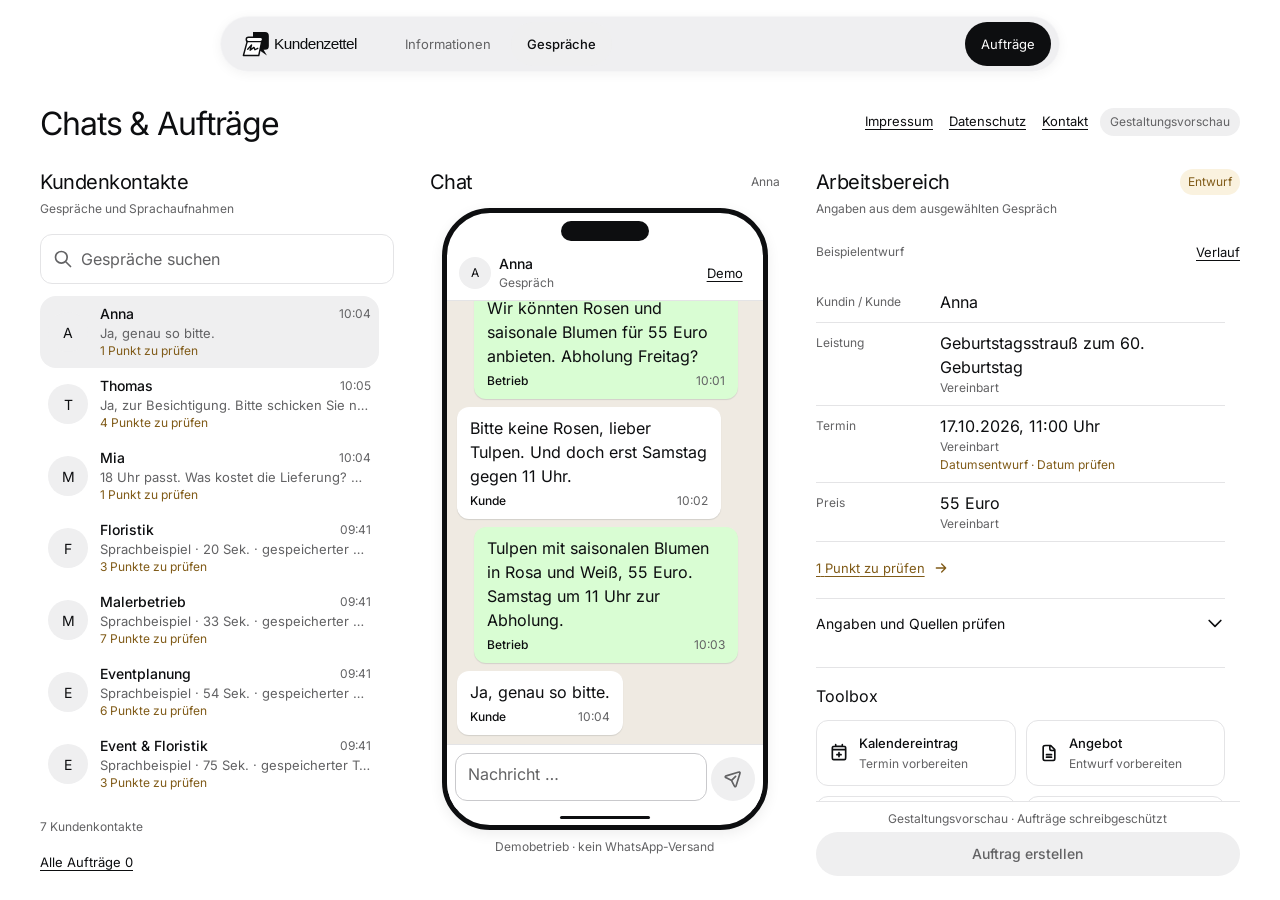
==== site/index.html @ e0247d10 "feat(F06,D07,N07): publish product Q&A and compact desktop heading" ====
<!doctype html><html lang="de"><head><meta charset="UTF-8"><meta name="viewport" content="width=device-width, initial-scale=1.0, viewport-fit=cover"><title>Kundenzettel · Erkennungsprototyp</title>  <script type="module" crossorigin src="./assets/index-BdR4ihtf.js"></script>
  <link rel="stylesheet" crossorigin href="./assets/index-Djo_ux3E.css">
</head><body><div id="root"></div></body></html>
---- site/assets/index-Djo_ux3E.css ----
@font-face{font-family:Inter;src:url(./inter-latin-400-normal-C38fXH4l.woff2) format("woff2");font-weight:400;font-style:normal;font-display:swap}@font-face{font-family:Inter;src:url(./inter-latin-500-normal-Cerq10X2.woff2) format("woff2");font-weight:500;font-style:normal;font-display:swap}@font-face{font-family:Inter;src:url(./inter-latin-600-normal-LgqL8muc.woff2) format("woff2");font-weight:600;font-style:normal;font-display:swap}:root{--kz-font:Inter,Arial,sans-serif;--kz-canvas:#ffffff;--kz-surface:#fff;--kz-ink:#0d0e10;--kz-secondary:#626264;--kz-display-muted:#8e8e90;--kz-line:#e4e4e6;--kz-soft:#efeff0;--kz-hover:#e7e7e9;--kz-glass:rgb(237 237 239 / 88%);--kz-footer:#f1f3f8;--kz-chat-canvas:#efeae2;--kz-chat-in-bg:#ffffff;--kz-chat-out-bg:#d9fdd3;--kz-chat-border:transparent;--kz-success:#236445;--kz-success-bg:#edf5ef;--kz-warning:#805b18;--kz-warning-bg:#faf2df;--kz-danger:#a33030;--kz-danger-bg:#faeeee;--kz-space-1:4px;--kz-space-2:8px;--kz-space-3:12px;--kz-space-4:16px;--kz-space-5:24px;--kz-space-6:32px;--kz-space-7:48px;--kz-space-8:64px;--kz-space-9:96px;--kz-space-10:128px;--kz-space-11:192px;--kz-radius-field:12px;--kz-radius-card:24px;--kz-radius-media:48px;--kz-radius-pill:999px;--kz-content:1120px;--kz-reading:760px;--kz-nav-width:840px;--kz-page-gutter:clamp(20px,4vw,64px);--kz-nav-height:56px;--kz-nav-top:16px;--kz-blur:20px;--kz-fast:.15s;--kz-normal:.24s;--kz-reveal:.48s;--kz-ease:cubic-bezier(.2,.7,.2,1);--kz-glass-shadow:0 2px 12px rgb(0 0 0 / 5%)}@media(prefers-contrast:more){:root{--kz-secondary:var(--kz-ink);--kz-line:#767676;--kz-chat-border:var(--kz-ink);--kz-glass:var(--kz-surface)}}@media(forced-colors:active){:root{--kz-canvas:Canvas;--kz-surface:Canvas;--kz-ink:CanvasText;--kz-secondary:CanvasText;--kz-display-muted:CanvasText;--kz-line:CanvasText;--kz-soft:ButtonFace;--kz-hover:ButtonFace;--kz-glass:Canvas;--kz-footer:Canvas;--kz-chat-canvas:Canvas;--kz-chat-in-bg:Canvas;--kz-chat-out-bg:Canvas;--kz-chat-border:CanvasText;--kz-success:CanvasText;--kz-success-bg:Canvas;--kz-warning:CanvasText;--kz-warning-bg:Canvas;--kz-danger:CanvasText;--kz-danger-bg:Canvas}}*{box-sizing:border-box}body{margin:0;background:var(--kz-canvas);color:var(--kz-ink);font:400 16px/1.5 var(--kz-font);-webkit-font-smoothing:antialiased}button,input,select,textarea{color:inherit;font:inherit;-webkit-tap-highlight-color:transparent}button{border:0;background:transparent;cursor:pointer}[hidden]{display:none!important}html,body,#root{height:100%;overflow:hidden}html{scroll-behavior:auto;scroll-padding-top:0}.kz-app{height:100%}.kz-app strong{font-weight:500}.kz-app svg:not(.kz-brand),.kz-icon{display:block;width:20px;height:20px;flex-shrink:0}.kz-app .kz-icon--small{width:16px;height:16px}.kz-app .kz-icon--large{width:24px;height:24px}.kz-sr-only,.sr-only{position:absolute;width:1px;height:1px;padding:0;margin:-1px;overflow:hidden;clip:rect(0,0,0,0);white-space:nowrap;border:0}.kz-workspace{--kz-message-gap: 8px;height:var(--kz-viewport-height, 100dvh);display:flex;flex-direction:column;overflow:hidden;background:var(--kz-surface);color:var(--kz-ink);font:400 16px/1.5 var(--kz-font)}.kz-workspace button:disabled{cursor:default}.kz-workspace h1,.kz-workspace h2,.kz-workspace h3,.kz-workspace p{margin:0}.kz-workspace h1,.kz-workspace h2,.kz-workspace h3{font-weight:400;line-height:1.3;overflow-wrap:anywhere}.kz-workspace button,.kz-workspace a,.kz-workspace summary{touch-action:manipulation}.kz-app :focus-visible,.kz-dialog :focus-visible{outline:2px solid var(--kz-ink);outline-offset:4px}.kz-shell-header,.kz-shell-navigation{flex-shrink:0}.kz-shell-content{display:flex;flex-direction:column;flex:1;min-width:0;min-height:0;overflow:hidden}.kz-shell-header{padding-top:env(safe-area-inset-top,0px);border-bottom:1px solid var(--kz-line);background:var(--kz-surface)}.kz-header{display:flex;min-height:56px;padding:4px 12px;align-items:center;gap:8px}.kz-header-context{flex:1;min-width:0}.kz-header h1{font-size:18px;line-height:24px;letter-spacing:-.025em}.kz-header-context>p{font-size:12px;line-height:18px;color:var(--kz-secondary);overflow-wrap:anywhere}.kz-header-actions{display:flex;align-items:center;gap:4px;flex-shrink:0}.kz-brand{display:block;width:106px;height:26px;flex-shrink:0;color:var(--kz-ink);forced-color-adjust:auto}.kz-icon-button{display:inline-flex;align-items:center;justify-content:center;flex-shrink:0;width:44px;min-width:44px;height:44px;padding:12px;border:0;border-radius:var(--kz-radius-pill);background:transparent;color:var(--kz-ink);transition:background var(--kz-fast),transform var(--kz-fast)}.kz-icon-button:not(:disabled):hover{background:var(--kz-soft)}.kz-icon-button:disabled{background:var(--kz-soft);color:var(--kz-secondary);cursor:default;transform:none}.kz-back{margin-left:-4px}.kz-button,.kz-workspace button.kz-button{display:inline-flex;align-items:center;justify-content:center;gap:8px;min-height:44px;min-width:44px;padding:8px 16px;border:1px solid transparent;border-radius:var(--kz-radius-pill);background:var(--kz-soft);color:var(--kz-ink);font:500 14px/20px var(--kz-font);text-align:center;text-decoration:none;transition:background var(--kz-fast),transform var(--kz-fast),border-color var(--kz-fast)}.kz-button:not(:disabled):hover,.kz-workspace button.kz-button:not(:disabled):hover{background:var(--kz-hover)}.kz-button.kz-button--primary,.kz-workspace button.kz-button.kz-button--primary{background:var(--kz-ink);color:#fff}.kz-button.kz-button--primary:not(:disabled):hover,.kz-workspace button.kz-button.kz-button--primary:not(:disabled):hover{background:#303134}.kz-button.kz-button--secondary,.kz-button.secondary,.kz-button.kz-secondary{background:var(--kz-soft);color:var(--kz-ink)}.kz-button.kz-button--outline,.kz-workspace button.kz-button.kz-button--outline{border-color:#c9c9cc;background:transparent;color:var(--kz-ink)}.kz-button.kz-button--outline:not(:disabled):hover,.kz-workspace button.kz-button.kz-button--outline:not(:disabled):hover{background:var(--kz-soft)}.kz-button:not(:disabled):active,.kz-icon-button:not(:disabled):active{transform:scale(.98)}.kz-button:disabled,.kz-workspace button.kz-button:disabled,.kz-workspace button.kz-button.kz-button--primary:disabled,.kz-workspace button.kz-button.kz-button--outline:disabled{background:var(--kz-soft);border-color:transparent;color:var(--kz-secondary);cursor:default;transform:none}.kz-button.kz-button--text,.kz-workspace button.kz-button.kz-button--text,.kz-text-button,.kz-source-button{display:inline-flex;min-height:44px;min-width:44px;padding:8px 0;align-items:center;justify-content:flex-start;border:0;border-radius:0;background:transparent;color:var(--kz-ink);font:400 13px/20px var(--kz-font);text-align:left;text-decoration:underline;text-underline-offset:3px}.kz-source-button,.kz-button.kz-button--text.kz-source-button,.kz-workspace button.kz-button.kz-button--text.kz-source-button{font-size:12px;line-height:18px;color:var(--kz-secondary)}.kz-button.kz-button--text:not(:disabled):hover,.kz-workspace button.kz-button.kz-button--text:not(:disabled):hover,.kz-text-button:not(:disabled):hover,.kz-source-button:not(:disabled):hover{background:transparent;color:var(--kz-ink)}.kz-button.kz-button--text:disabled,.kz-workspace button.kz-button.kz-button--text:disabled,.kz-text-button:disabled{background:transparent;color:var(--kz-secondary);text-decoration:none;transform:none}.kz-view{display:flex;flex-direction:column;flex:1;width:100%;min-width:0;min-height:0;overflow:hidden}.kz-scroll{flex:1;min-width:0;min-height:0;overflow:auto;overscroll-behavior:contain;scroll-padding:12px;-webkit-overflow-scrolling:touch}.kz-toolbar{display:flex;align-items:center;justify-content:space-between;gap:8px;padding:0 16px;flex-shrink:0}.kz-tabbar,.kz-global-nav,.kz-context-tabs,.kz-conversation-tabs{display:flex;align-items:stretch;flex-shrink:0;gap:0}.kz-tabbar button,.kz-context-tabs button,.kz-conversation-tabs button{flex:1;min-width:0;min-height:44px;padding:8px 12px;color:var(--kz-secondary);border-bottom:2px solid transparent;font-size:14px;line-height:20px}.kz-tabbar button[aria-pressed=true],.kz-tabbar button[aria-current],.kz-context-tabs button[aria-pressed=true],.kz-context-tabs button[aria-current],.kz-conversation-tabs button[aria-pressed=true],.kz-conversation-tabs button[aria-current]{color:var(--kz-ink);border-bottom-color:var(--kz-ink);font-weight:500}.kz-tabbar,.kz-context-tabs,.kz-conversation-tabs{border-bottom:1px solid var(--kz-line)}.kz-view-links{display:flex;flex-shrink:0;align-items:center;gap:8px;padding:0 16px;font-size:12px;line-height:18px}.kz-global-nav{padding:0 12px env(safe-area-inset-bottom,0px);border-top:1px solid var(--kz-line);background:var(--kz-surface)}.kz-global-nav button{display:flex;flex:1;align-items:center;justify-content:center;gap:8px;min-width:0;min-height:52px;padding:8px 12px;border-radius:var(--kz-radius-pill);background:transparent;font-size:13px;line-height:20px;color:var(--kz-secondary)}.kz-global-nav button[aria-pressed=true],.kz-global-nav button[aria-current]{color:var(--kz-ink);font-weight:500;background:var(--kz-soft)}.kz-global-nav small{display:inline-flex;justify-content:center;align-items:center;min-width:20px;min-height:20px;font-size:12px;line-height:18px;border-radius:var(--kz-radius-pill);background:var(--kz-soft);color:var(--kz-ink);padding:0 4px}.kz-panel{border-top:1px solid var(--kz-line);padding:16px}.kz-note{font-size:12px;color:var(--kz-secondary);line-height:1.5}.kz-muted{color:var(--kz-secondary);font-size:12px;line-height:18px}.kz-date-note{font-size:12px;line-height:18px;color:var(--kz-secondary);overflow-wrap:anywhere;margin-block:4px}.kz-date-note>span{display:block}.kz-date-review,.kz-overview-facts small.kz-date-review{color:var(--kz-warning)}.kz-empty{padding:28px 16px;font-size:14px;color:var(--kz-secondary);line-height:1.5}.kz-notice{padding:8px 12px;background:var(--kz-warning-bg);color:var(--kz-warning);font-size:13px;line-height:20px;overflow-wrap:anywhere}.kz-notice.error,.kz-notice.kz-error{color:var(--kz-danger);background:var(--kz-danger-bg)}.kz-loading{padding:28px 16px;color:var(--kz-secondary)}.kz-notice p+p{margin-top:4px}.kz-notice .kz-text-button{color:inherit}.kz-search{display:flex;flex-shrink:0;align-items:center;gap:8px;min-height:48px;margin:12px 16px 4px;padding-left:12px;background:var(--kz-soft);border:1px solid transparent;border-radius:var(--kz-radius-field);color:var(--kz-secondary)}.kz-search:focus-within{outline:2px solid var(--kz-ink);outline-offset:4px}.kz-search input{width:100%;min-width:0;min-height:48px;padding:8px 12px 8px 0;background:transparent;border:0;outline:0;font-size:16px;line-height:24px;border-radius:inherit}.kz-search input:focus-visible{outline:0}.kz-search input::placeholder{color:var(--kz-secondary)}.kz-conversation-list{padding:8px 16px 16px}.kz-conversation-row{display:flex;align-items:center;gap:12px;width:100%;min-height:72px;padding:8px;border-radius:16px;text-align:left}.kz-conversation-row[aria-current=true]{background:var(--kz-soft)}.kz-conversation-row:not(:disabled):hover{background:var(--kz-hover)}.kz-conversation-row+.kz-conversation-row{border-top:1px solid var(--kz-line)}.kz-conversation-copy{min-width:0;flex:1}.kz-conversation-topline{display:flex;gap:12px;align-items:center;justify-content:space-between}.kz-conversation-topline strong{font-size:14px;line-height:20px;font-weight:500;min-width:0;overflow:hidden;text-overflow:ellipsis;white-space:nowrap}.kz-conversation-topline time{flex-shrink:0;font-size:12px;line-height:18px;color:var(--kz-secondary)}.kz-conversation-preview{display:block;white-space:nowrap;overflow:hidden;text-overflow:ellipsis;color:var(--kz-secondary);font-size:13px;line-height:18px}.kz-conversation-attention{display:block;font-size:12px;line-height:18px;color:var(--kz-secondary)}.kz-conversation-attention.needs-review{color:var(--kz-warning)}.kz-avatar{display:grid;place-items:center;height:40px;width:40px;border-radius:50%;background:var(--kz-soft);color:var(--kz-ink);flex-shrink:0;font-size:14px}.kz-messages{display:flex;flex-direction:column;align-items:flex-start;gap:var(--kz-message-gap);padding:12px;background:var(--kz-chat-canvas)}.kz-message{display:block;flex-shrink:0;min-width:0;width:fit-content;max-width:87%;padding:8px 12px;background:var(--kz-chat-in-bg);border:1px solid var(--kz-chat-border);border-radius:var(--kz-radius-field);box-shadow:0 1px 1px #0b141a1f;font-size:16px;line-height:24px;overflow-wrap:anywhere}.kz-message-out{align-self:flex-end;background:var(--kz-chat-out-bg)}.kz-message p{white-space:pre-wrap}.kz-message-meta{display:flex;align-items:baseline;justify-content:space-between;gap:12px;margin-top:4px;font-size:12px;line-height:18px}.kz-message-meta>span{font-weight:500}.kz-message time{display:block;color:var(--kz-secondary);text-align:right}.kz-delivery{display:block;color:var(--kz-secondary);font-size:12px;line-height:18px;text-align:right}.kz-message mark{background:#f4e5af;color:var(--kz-ink);border-radius:2px;padding:1px 0}.kz-message:focus{outline:none}.kz-message:focus-visible{outline:2px solid var(--kz-ink);outline-offset:4px}.kz-message:has(.kz-audio-message-card){width:100%}.kz-audio-message-card{min-width:0}.kz-audio-message-heading{display:flex;align-items:baseline;justify-content:space-between;gap:8px;font-size:14px}.kz-audio-duration,.kz-audio-eyebrow{font-size:12px;line-height:18px;color:var(--kz-secondary)}.kz-audio-player{display:block;width:100%;min-width:0;height:44px;margin:8px 0}.kz-audio-state,.kz-audio-review-note{font-size:12px;line-height:18px;color:var(--kz-secondary)}.kz-audio-state--failed,.kz-audio-state--pending{color:var(--kz-warning)}.kz-audio-preview{font-size:14px;line-height:20px;margin-top:8px!important}.kz-audio-playback-error{color:var(--kz-danger);font-size:13px;line-height:20px}.kz-audio-details{margin-top:4px}.kz-audio-details>summary{display:flex;align-items:center;min-height:44px;font-size:13px;text-decoration:underline;text-underline-offset:3px;cursor:pointer}.kz-audio-verbatim{white-space:pre-wrap;overflow-wrap:anywhere;font-size:15px;line-height:23px}.kz-audio-review-content{width:100%;max-width:800px;margin:0 auto;padding:16px}.kz-audio-review-heading h2{font-size:20px;line-height:28px;margin:4px 0 8px}.kz-audio-review-note{margin:8px 0!important}.kz-audio-section{padding:16px 0;border-bottom:1px solid var(--kz-line)}.kz-audio-section h3{font-size:16px;margin-bottom:8px}.kz-audio-facts{display:grid;grid-template-columns:repeat(2,minmax(0,1fr));gap:12px 16px;margin:12px 0}.kz-audio-facts dt{font-size:12px;line-height:18px;color:var(--kz-secondary)}.kz-audio-facts dd{margin:4px 0 0;font-size:14px;line-height:20px;overflow-wrap:anywhere}.kz-audio-metrics{display:grid;gap:12px;margin:12px 0;padding:0;list-style:none;font-size:14px}.kz-audio-metrics>li{padding-left:12px;border-left:2px solid var(--kz-line)}.kz-audio-findings{margin:0;padding:0;list-style:none}.kz-audio-finding{padding:12px 0;border-bottom:1px solid var(--kz-line)}.kz-audio-finding-heading{display:flex;flex-wrap:wrap;align-items:baseline;gap:4px 8px;font-size:14px}.kz-audio-section h4{font-size:14px;line-height:20px;font-weight:500;margin:12px 0 4px}.kz-audio-finding-heading h4{margin:0}.kz-audio-finding p{font-size:14px;line-height:21px;margin-top:4px}.kz-audio-finding--warning .kz-audio-finding-heading{color:var(--kz-warning)}.kz-audio-finding--error .kz-audio-finding-heading{color:var(--kz-danger)}.kz-audio-reference{margin-top:12px}.kz-audio-reference summary{min-height:44px;display:flex;align-items:center;font-size:14px;cursor:pointer}.kz-audio-state--running,.kz-audio-state--unconfigured,.kz-audio-state--unknown{color:var(--kz-warning)}.kz-audio-upload-form,.kz-audio-transcript-editor,.kz-audio-retry-actions{min-width:0;margin-top:12px}.kz-audio-upload-form input[type=file]{width:100%;max-width:100%;font-size:14px;overflow:hidden}.kz-audio-upload-form p{overflow-wrap:anywhere}.kz-audio-transcript-editor textarea{width:100%;min-width:0;min-height:144px;max-height:340px;resize:vertical;font-size:16px;line-height:24px}.kz-audio-versions,.kz-audio-report-list{margin:12px 0;padding:0;list-style:none}.kz-audio-versions>li,.kz-audio-report-list>li{padding:12px 0;border-bottom:1px solid var(--kz-line)}.kz-audio-report-list>li{display:flex;flex-wrap:wrap;align-items:center;gap:4px 12px;font-size:13px;line-height:20px}.kz-audio-report-list>li>span{flex:1 1 240px}.kz-audio-report-stage{padding:12px 0;border-top:1px solid var(--kz-line);font-size:14px}.kz-audio-report-table{max-width:100%;max-height:360px;overflow:auto}.kz-audio-report-table table{width:100%;border-collapse:collapse;table-layout:fixed;font-size:13px;line-height:20px}.kz-audio-report-table th,.kz-audio-report-table td{padding:8px;border-bottom:1px solid var(--kz-line);text-align:left;overflow-wrap:anywhere;vertical-align:top}.kz-audio-report-table th:first-child{width:65%}.kz-audio-failure-issues{margin:8px 0;padding-left:20px;font-size:13px;line-height:20px;overflow-wrap:anywhere}.kz-audio-review-return{flex-shrink:0;display:flex;justify-content:center;padding:8px 12px;border-top:1px solid var(--kz-line)}.kz-audio-review-return>.kz-button{width:100%;max-width:420px}.kz-audio-draft-note{padding:8px 16px;border-bottom:1px solid var(--kz-line);font-size:12px;line-height:18px;color:var(--kz-secondary)}.kz-audio-draft-note>span{display:block}.kz-budget-warning{margin:8px 16px}@media(max-width:359px){.kz-audio-facts{grid-template-columns:minmax(0,1fr)}}.kz-composer{flex-shrink:0;padding:8px 12px 4px;border-top:1px solid var(--kz-line);background:var(--kz-surface)}.kz-composer-row{display:flex;align-items:flex-end;gap:8px}.kz-composer textarea{flex:1;min-width:0;min-height:48px;max-height:120px;height:48px;padding:8px 12px;border:1px solid #c9c9cc;border-radius:var(--kz-radius-field);background:var(--kz-surface);font-size:16px;line-height:24px;resize:none;overflow-y:auto}.kz-composer textarea::placeholder{color:var(--kz-secondary)}.kz-composer-note{min-height:20px;padding-top:4px;font-size:12px;text-align:center;color:var(--kz-secondary);line-height:18px}.kz-send,.kz-workspace button.kz-send{display:grid;flex-shrink:0;place-items:center;height:44px;width:44px;border-radius:var(--kz-radius-pill);background:var(--kz-ink);color:#fff}.kz-send:not(:disabled):hover,.kz-workspace button.kz-send:not(:disabled):hover{background:#303134}.kz-workspace button.kz-send:disabled{background:var(--kz-soft);color:var(--kz-secondary)}.kz-reading{width:100%;padding:16px;max-width:720px;margin:0 auto}.kz-reading p{line-height:1.6;margin-bottom:16px}.kz-reading h2{font-size:16px;margin:24px 0 8px}.kz-reading .kz-lead{font-size:16px;line-height:1.5}.kz-form{display:grid;gap:16px;margin-bottom:16px}.kz-form label{display:grid;gap:8px;font-size:14px;line-height:20px}.kz-field-control,.kz-form input,.kz-form textarea,.kz-form select{display:block;min-width:0;width:100%;min-height:48px;padding:8px 12px;border:1px solid #c9c9cc;border-radius:var(--kz-radius-field);background:var(--kz-surface);color:var(--kz-ink);font:400 16px/24px var(--kz-font)}.kz-field-control:disabled,.kz-form input:disabled,.kz-form textarea:disabled,.kz-form select:disabled{background:var(--kz-soft);color:var(--kz-secondary);cursor:default}.kz-field-control[aria-invalid=true]{border-color:var(--kz-danger)}.kz-field-control-error{color:var(--kz-danger);font-size:13px;line-height:20px}.kz-search .kz-field-control{width:100%;min-height:48px;padding:8px 12px 8px 0;border:0;background:transparent}.kz-form textarea{line-height:1.5;resize:vertical}.kz-form input[type=checkbox]{width:20px;min-height:20px;height:20px}.kz-draft-overview,.kz-order-overview{padding:16px;border-bottom:1px solid var(--kz-line)}.kz-mobile-shell .kz-draft-toolbar{display:none}.kz-mobile-shell .kz-draft-overview{padding-block:12px}.kz-draft-overview h2,.kz-order-overview h2{font-size:20px;line-height:28px;letter-spacing:-.025em}.kz-overview-facts{display:grid;grid-template-columns:minmax(0,1.3fr) minmax(0,1fr);gap:12px;margin:12px 0 0}.kz-overview-facts div{min-width:0}.kz-overview-facts dt{font-size:12px;line-height:18px;color:var(--kz-secondary)}.kz-overview-facts dd{margin:4px 0 0;font-size:14px;line-height:20px;overflow-wrap:anywhere}.kz-overview-facts small{display:block;font-size:12px;line-height:18px;color:var(--kz-secondary);margin-top:4px}.kz-review-summary{min-height:44px;margin-top:4px;padding:8px 0;color:var(--kz-warning)!important;font-size:13px!important;text-align:left}.kz-review-summary span{margin-left:8px}.kz-recognition-status{padding:8px 16px;color:var(--kz-secondary);font-size:12px;line-height:18px}.kz-order-groups{padding:0 16px 8px}.kz-group-controls{display:none}.kz-desktop-shell .kz-group-controls{display:flex;justify-content:flex-end;gap:16px;font-size:12px}.kz-order-group{border-bottom:1px solid var(--kz-line)}.kz-order-group>summary{display:grid;grid-template-columns:minmax(0,1fr) 20px;grid-template-areas:"title chevron" "preview chevron";align-items:center;min-height:64px;padding:12px 0;cursor:pointer;list-style:none;gap:4px 12px}.kz-mobile-shell .kz-order-group>summary{min-height:60px;padding-block:8px}.kz-order-group>summary::-webkit-details-marker{display:none}.kz-group-title{grid-area:title;font-size:14px;line-height:20px;font-weight:500;display:flex;flex-wrap:wrap;align-items:center;gap:8px}.kz-group-title small{font-size:12px;line-height:18px;font-weight:400;color:var(--kz-warning)}.kz-group-issue-count{font-size:12px;line-height:18px;font-weight:500;color:var(--kz-warning)}.kz-group-preview{grid-area:preview;font-size:12px;line-height:18px;color:var(--kz-secondary);overflow:hidden;text-overflow:ellipsis;white-space:nowrap}.kz-group-chevron{grid-area:chevron;display:flex;justify-content:center;align-items:center;color:var(--kz-secondary)}.kz-order-group[open] .kz-group-chevron{transform:rotate(180deg)}.kz-group-content{padding-bottom:8px}.kz-field{padding:12px 0;border-top:1px solid var(--kz-line)}.kz-field-heading{display:flex;gap:8px;flex-wrap:wrap;align-items:center;justify-content:space-between}.kz-field-heading strong{font-size:14px;line-height:20px;font-weight:500}.kz-status,.kz-field-status{display:inline-flex;flex-shrink:0;align-items:center;gap:4px;padding:4px 8px;font-size:12px;line-height:18px;font-weight:400;border-radius:var(--kz-radius-pill);color:var(--kz-secondary);background:var(--kz-soft)}.kz-status--agreed,.kz-status--success,.kz-field-status.agreed{background:var(--kz-success-bg);color:var(--kz-success)}.kz-status--review,.kz-status--warning,.kz-field-status.review{background:var(--kz-warning-bg);color:var(--kz-warning)}.kz-status--manual,.kz-field-status.manual{box-shadow:inset 2px 0 var(--kz-success)}.kz-status--excluded,.kz-status--danger,.kz-field-status.excluded{color:var(--kz-danger);background:var(--kz-danger-bg)}.kz-field-value{display:flex;justify-content:space-between;gap:12px;align-items:flex-start}.kz-field-value p{padding-top:8px;white-space:pre-wrap;font-size:16px;line-height:24px;min-width:0;overflow-wrap:anywhere}.kz-field-value .kz-text-button{flex-shrink:0;font-size:12px}.kz-proposal,.kz-question{margin:8px 0;padding:8px 12px;border-left:2px solid var(--kz-warning);background:var(--kz-warning-bg);font-size:14px;line-height:20px}.kz-proposal p,.kz-question p{margin:4px 0;overflow-wrap:anywhere}.kz-proposal-actions,.kz-field-actions{display:flex;flex-wrap:wrap;gap:12px}.kz-actions{display:flex;align-items:center;flex-wrap:wrap;gap:8px;margin-top:8px}.kz-field-protection{margin-top:4px!important}.kz-proposal button{margin-right:12px}.kz-review-questions{margin:8px 16px}.kz-review-questions>summary{min-height:44px;padding:8px 0;color:var(--kz-warning);font-size:13px;cursor:pointer}.kz-draft-actions{flex-shrink:0;display:grid;gap:4px;padding:8px 16px;border-top:1px solid var(--kz-line);background:var(--kz-surface)}.kz-draft-actions>.kz-button{width:100%}.kz-draft-actions p{font-size:12px;line-height:18px;color:var(--kz-secondary);text-align:center}.kz-order-list{padding:4px 16px 16px}.kz-order-row{display:grid;width:100%;gap:4px 12px;grid-template-columns:minmax(0,1fr) auto;padding:16px 0;border-bottom:1px solid var(--kz-line)!important;text-align:left}.kz-order-row strong{font-size:14px;line-height:20px;font-weight:500;overflow-wrap:anywhere}.kz-order-row time,.kz-order-row>span{font-size:12px;line-height:18px;color:var(--kz-secondary)}.kz-order-row>strong{grid-column:1 / -1}.kz-order-row{position:relative;display:flex;flex-direction:column;padding-right:20px}.kz-order-row-top{display:flex;align-items:center;justify-content:space-between;gap:12px;font-size:13px!important;color:var(--kz-ink)!important}.kz-row-chevron{position:absolute;right:0;top:50%;transform:translateY(-50%)}.kz-empty-state{padding:28px 16px;max-width:520px}.kz-empty-state strong{font-size:16px;font-weight:500}.kz-empty-state p{color:var(--kz-secondary);margin-top:8px;font-size:14px;line-height:1.6}.kz-order-overview>p{font-size:13px;margin-top:8px}.kz-snapshot-messages{margin:16px;border-top:1px solid var(--kz-line)}.kz-snapshot-messages summary{min-height:44px;padding:8px 0;font-size:14px;line-height:20px;cursor:pointer}.kz-snapshot-messages p{padding:8px 0;font-size:16px;line-height:24px;white-space:pre-wrap;overflow-wrap:anywhere}.kz-source-controls{display:flex;justify-content:space-between;gap:8px;align-items:center;padding:0 12px;min-height:44px;border-bottom:1px solid var(--kz-line);flex-shrink:0;font-size:12px;color:var(--kz-secondary)}.kz-source-controls button{min-width:44px;min-height:44px}.kz-source-origin{color:var(--kz-secondary);font-size:12px}.kz-source-toolbar{display:flex;align-items:center;gap:12px;padding:8px 12px;border-bottom:1px solid var(--kz-line);flex-shrink:0}.kz-source-toolbar>div:first-child{flex:1;min-width:0}.kz-source-toolbar strong{display:block;font-size:13px;font-weight:500;overflow-wrap:anywhere;max-height:76px;overflow:auto}.kz-source-toolbar>div:first-child>span{display:block;margin-top:4px;font-size:12px;line-height:18px;color:var(--kz-secondary)}.kz-source-pagination{display:flex;flex-shrink:0;align-items:center;font-size:12px;line-height:18px}.kz-source-pagination span{min-width:32px;text-align:center}.kz-source-return{display:flex;flex-shrink:0;justify-content:center;padding:8px 12px max(8px,env(safe-area-inset-bottom,0px));border-top:1px solid var(--kz-line);background:var(--kz-surface)}.kz-source-return>.kz-button{width:100%;max-width:420px}.kz-history{padding:0 16px 16px}.kz-history-view>.kz-scroll{padding:0 16px 16px}.kz-history-note{color:var(--kz-secondary);font-size:12px;line-height:18px;padding:12px 0}.kz-history-group{padding:12px 0;border-bottom:1px solid var(--kz-line)}.kz-history-group>summary{min-height:44px;display:flex;flex-wrap:wrap;justify-content:space-between;align-items:center;gap:8px;cursor:pointer;font-size:13px}.kz-history-row,.kz-history-event{padding:12px 0;border-bottom:1px solid var(--kz-line);font-size:13px;overflow-wrap:anywhere}.kz-history-row:last-child,.kz-history-event:last-child{border-bottom:0}.kz-history-row strong,.kz-history-event strong{font-size:13px;font-weight:500}.kz-history-row time,.kz-history-event time{display:block;color:var(--kz-secondary);font-size:12px;line-height:18px;margin-top:4px}.kz-history-row p,.kz-history-event p{margin-top:8px}.kz-history-row .kz-text-button,.kz-history-event .kz-text-button{font-size:12px}.kz-history-group>summary>span{font-size:12px;line-height:18px;color:var(--kz-secondary)}.kz-timeline{margin:0;padding:0 0 0 12px;border-left:1px solid var(--kz-line);list-style:none}.kz-timeline-event{position:relative;padding:12px 0;border-bottom:1px solid var(--kz-line);font-size:14px;line-height:20px;overflow-wrap:anywhere}.kz-timeline-event:last-child{border-bottom:0}.kz-timeline-event:before{content:"";position:absolute;left:-16px;top:20px;width:8px;height:8px;border-radius:50%;background:var(--kz-secondary)}.kz-event-heading{display:flex;flex-wrap:wrap;justify-content:space-between;align-items:baseline;gap:4px 12px}.kz-event-heading strong{font-size:13px;font-weight:500}.kz-event-heading>span{font-size:12px;line-height:18px;color:var(--kz-secondary)}.kz-event-before{color:var(--kz-secondary)}.kz-timeline-event>p{margin-top:8px}.kz-timeline-event .kz-text-button{font-size:12px;line-height:18px;padding-block:8px}.kz-dialog{width:min(520px,calc(100% - 24px));max-width:none;max-height:calc(var(--kz-viewport-height, 100dvh) - 24px);padding:0;border:1px solid var(--kz-line);border-radius:var(--kz-radius-card);background:var(--kz-surface);overflow:hidden;color:var(--kz-ink)}.kz-dialog[open]{display:flex;flex-direction:column}.kz-dialog::backdrop{background:#0d0e1047}.kz-dialog-header{display:flex;flex-shrink:0;align-items:center;justify-content:space-between;gap:12px;padding:8px 16px;border-bottom:1px solid var(--kz-line)}.kz-dialog-header h2{flex:1;min-width:0;overflow-wrap:anywhere;font-size:20px;line-height:28px;margin:0;font-weight:400}.kz-dialog-content,.kz-dialog-body{flex:1 1 auto;min-height:0;overflow:auto;padding:16px;overscroll-behavior:contain}.kz-dialog-content .kz-note,.kz-dialog-body .kz-note{margin:12px 0}.kz-detail-list{margin:16px 0}.kz-detail-list dt{font-size:12px;line-height:18px;color:var(--kz-secondary);margin-top:12px}.kz-detail-list dd{margin:4px 0 0;font-size:16px;line-height:24px;overflow-wrap:anywhere}.kz-detail-list dd .kz-status{display:table;margin-top:4px}.kz-dialog .kz-form{margin:0}.kz-acknowledge{display:flex;align-items:flex-start;gap:12px;min-height:44px;padding:12px 0;font-size:14px;line-height:20px}.kz-acknowledge input{width:20px;height:20px;margin:0;flex-shrink:0}.kz-desktop-shell>.kz-shell-header{width:100%;max-width:1380px;margin:0 auto;padding:max(16px,env(safe-area-inset-top,0px)) 40px 20px;border-bottom:0}.kz-desktop-shell>.kz-shell-header .kz-header{position:relative;z-index:20;width:min(840px,100%);margin:0 auto 28px;min-height:56px;padding:4px 8px 4px 20px;border:1px solid rgb(255 255 255 / 40%);border-radius:var(--kz-radius-pill);background:var(--kz-glass);backdrop-filter:blur(var(--kz-blur));-webkit-backdrop-filter:blur(var(--kz-blur));box-shadow:var(--kz-glass-shadow)}.kz-desktop-shell .kz-brand{width:144px;height:32px}.kz-desktop-shell .kz-workspace-heading{display:flex;flex-wrap:wrap;align-items:flex-end;justify-content:space-between;gap:12px 24px}.kz-desktop-shell .kz-workspace-title{display:flex;align-items:center;gap:8px}.kz-desktop-shell .kz-workspace-heading h1{margin:0;font-size:32px;line-height:40px;letter-spacing:-.035em}.kz-desktop-shell .kz-workspace-services{display:flex;flex-wrap:wrap;align-items:center;justify-content:flex-end;gap:4px 12px}.kz-desktop-shell .kz-workspace-services .kz-legal-navigation{margin:0}.kz-desktop-shell .kz-workspace-subtitle{padding:5px 10px;border-radius:var(--kz-radius-pill);background:var(--kz-soft);color:var(--kz-secondary);font-size:12px;line-height:18px}.kz-desktop-shell>.kz-shell-content{width:100%;max-width:1380px;margin:0 auto;padding:0 40px max(16px,env(safe-area-inset-bottom,0px));overflow:hidden}.kz-desktop-shell--focused>.kz-shell-content{max-width:none;padding-inline:24px}.kz-desktop-columns,.kz-desktop-grid,.kz-desktop-workspace{display:grid;flex:1;min-height:0;min-width:0;width:100%;grid-template-columns:minmax(220px,1fr) 350px minmax(300px,1.2fr);gap:36px}.kz-desktop-shell .kz-desktop-workspace{height:100%}.kz-desktop-columns>*,.kz-desktop-grid>*,.kz-desktop-workspace>*{min-width:0;min-height:0}.kz-desktop-pane{display:flex;flex-direction:column;overflow:hidden}.kz-desktop-workspace .kz-scroll{overflow-x:hidden;overflow-y:auto;overscroll-behavior-y:contain;scrollbar-gutter:stable}.kz-conversations>[role=search]{flex-shrink:0}.kz-pane-header{display:flex;align-items:center;justify-content:space-between;gap:8px;min-height:52px;padding:4px 16px;border-bottom:1px solid var(--kz-line)}.kz-desktop-shell .kz-pane-header{flex-shrink:0;min-height:36px;padding:0;border-bottom:0}.kz-workspace h2.kz-pane-header,.kz-pane-header h2{font-size:16px;line-height:24px}.kz-desktop-shell h2.kz-pane-header,.kz-desktop-shell .kz-pane-header h2{font-size:20px;line-height:26px;letter-spacing:-.025em}.kz-pane-description{flex-shrink:0;margin:0 0 12px!important;font-size:12px;line-height:18px;color:var(--kz-secondary)}.kz-desktop-shell .kz-search{margin:4px 0 12px;background:var(--kz-surface);border-color:var(--kz-line)}.kz-desktop-shell .kz-conversation-list{padding:0}.kz-desktop-shell .kz-conversation-row{padding-inline:8px;border-radius:16px}.kz-desktop-shell .kz-conversation-row+.kz-conversation-row{border-top:0}.kz-desktop-shell .kz-conversation-row[aria-current=true]{background:var(--kz-soft)}.kz-contact-footer{flex-shrink:0;display:flex;flex-direction:column;align-items:flex-start;gap:4px;padding-top:8px;color:var(--kz-secondary);font-size:12px;line-height:18px}.kz-desktop-shell .kz-draft-overview,.kz-desktop-shell .kz-order-groups,.kz-desktop-shell .kz-draft-toolbar,.kz-desktop-shell .kz-draft-actions{padding-inline:0}.kz-desktop-shell .kz-draft-overview{padding-block:8px}.kz-workbench-facts{margin:0}.kz-workbench-facts>div{display:grid;grid-template-columns:112px minmax(0,1fr);gap:12px;padding:8px 0;border-bottom:1px solid var(--kz-line)}.kz-workbench-facts dt{color:var(--kz-secondary);font-size:12px;line-height:24px}.kz-workbench-facts dd{margin:0;min-width:0;overflow-wrap:anywhere;font-size:16px;line-height:24px}.kz-workbench-facts small{display:block;color:var(--kz-secondary);font-size:12px;line-height:18px}.kz-workbench-facts small.kz-date-review{color:var(--kz-warning)}.kz-workbench-review>summary{display:flex;align-items:center;justify-content:space-between;gap:8px;min-height:48px;padding:8px 0;cursor:pointer;font-size:14px;list-style:none}.kz-workbench-review>summary::-webkit-details-marker{display:none}.kz-workbench-review[open]>summary>svg{transform:rotate(180deg)}.kz-workbench-review>.kz-order-groups{border-top:1px solid var(--kz-line)}.kz-desktop-shell .kz-draft-overview h2{font-size:18px;line-height:24px}.kz-desktop-shell .kz-overview-facts{margin-top:4px}.kz-desktop-shell .kz-order-group>summary{min-height:48px;padding-block:6px;gap:2px 12px}.kz-desktop-shell .kz-audio-draft-note{display:flex;align-items:center;justify-content:space-between;gap:8px;padding:0}.kz-desktop-shell .kz-field{display:grid;grid-template-columns:100px minmax(0,1fr);gap:4px 12px;align-items:start;padding-block:8px}.kz-desktop-shell .kz-field-heading{grid-column:1;grid-row:1 / span 2;justify-content:flex-start;align-items:flex-start;flex-direction:column}.kz-desktop-shell .kz-field-value,.kz-desktop-shell .kz-field>.kz-date-note,.kz-desktop-shell .kz-field>.kz-source-button,.kz-desktop-shell .kz-field>.kz-field-protection{grid-column:2}.kz-desktop-shell .kz-field-value{gap:8px;flex-wrap:wrap}.kz-desktop-shell .kz-field-value p{flex:1 1 120px;padding-top:0}.kz-desktop-shell .kz-field>.kz-source-button{justify-self:start}.kz-desktop-shell .kz-field>.kz-proposal{grid-column:1 / -1}.kz-desktop-shell .kz-reading{padding:24px}.kz-desktop-shell .kz-global-nav{border-top:0;padding:0;background:transparent}.kz-desktop-shell .kz-global-nav button{min-height:44px;flex:none;padding:8px 16px}.kz-desktop-shell .kz-header-actions{flex:1;flex-wrap:wrap;justify-content:flex-end;gap:8px;min-width:0}.kz-desktop-shell .kz-header-actions>.kz-button.kz-button--text{padding-inline:12px;text-decoration:none;color:var(--kz-secondary)}.kz-desktop-shell .kz-header-actions .kz-global-nav{flex:1;flex-wrap:wrap;justify-content:flex-start;align-items:center}.kz-desktop-shell .kz-header-actions .kz-global-nav button:last-child{margin-left:auto;background:var(--kz-ink);color:var(--kz-surface)}.kz-desktop-shell .kz-header-actions .kz-global-nav button:last-child:hover{background:#303134}@media(min-width:951px)and (max-width:1100px){.kz-desktop-shell>.kz-shell-header{padding-inline:24px}.kz-desktop-shell>.kz-shell-content{padding-inline:24px}.kz-desktop-shell .kz-desktop-workspace{grid-template-columns:minmax(190px,1fr) 326px minmax(280px,1.15fr);gap:20px}.kz-desktop-shell .kz-field{grid-template-columns:80px minmax(0,1fr)}}@media(max-height:720px)and (min-width:951px){.kz-desktop-shell>.kz-shell-header{padding-top:8px;padding-bottom:12px}.kz-desktop-shell>.kz-shell-header .kz-header{margin-bottom:16px}.kz-desktop-shell .kz-workspace-heading h1{font-size:28px;line-height:36px}}@media(max-width:380px){.kz-header{padding-inline:8px;gap:8px}.kz-brand{width:96px}.kz-message{max-width:90%}.kz-overview-facts{gap:8px}}@media(max-height:480px)and (orientation:landscape){.kz-header{min-height:56px}.kz-global-nav button{min-height:44px}.kz-composer-note{display:none}}@media(prefers-reduced-motion:reduce){.kz-app *,.kz-dialog *{scroll-behavior:auto!important;transition:none!important;animation:none!important}.kz-button:active,.kz-icon-button:active{transform:none!important}}@supports not (backdrop-filter: blur(1px)){.kz-desktop-shell>.kz-shell-header .kz-header{background:#ededee}}@media(prefers-contrast:more),(forced-colors:active){.kz-message{border-width:2px;box-shadow:none}.kz-message mark{text-decoration:underline;text-decoration-thickness:2px;text-underline-offset:3px}.kz-desktop-shell>.kz-shell-header .kz-header{border-color:var(--kz-ink);background:var(--kz-surface);backdrop-filter:none;-webkit-backdrop-filter:none;box-shadow:none}}@media(forced-colors:active){.kz-message mark{background:Mark;color:MarkText}:is(.kz-workspace,.kz-dialog) :is(.kz-button,.kz-icon-button,.kz-send),.kz-workspace .kz-global-nav button{border:1px solid ButtonText!important;background:ButtonFace!important;color:ButtonText!important}:is(.kz-workspace,.kz-dialog) :is(.kz-button,.kz-icon-button,.kz-send):disabled{border-color:GrayText!important;color:GrayText!important}:is(.kz-workspace,.kz-dialog) :is(.kz-field-control,input,textarea,select,.kz-search){border-color:ButtonText}.kz-workspace :is([aria-current=true],[aria-current=page],[aria-pressed=true]){outline:2px solid Highlight;outline-offset:-2px}.kz-app :focus-visible,.kz-dialog :focus-visible{outline-color:Highlight}}.kz-legal-navigation{display:flex;justify-content:center;gap:24px;flex-shrink:0;min-height:44px;border-top:1px solid var(--kz-border,#e3e3e3);font-size:13px}.kz-legal-navigation a{display:inline-flex;align-items:center;justify-content:center;min-height:44px;min-width:44px;color:inherit;text-decoration:underline;text-underline-offset:3px}.kz-legal-navigation a:focus-visible{outline:2px solid currentColor;outline-offset:-3px}.kz-legal-navigation--header{justify-content:flex-start;gap:16px;border:0;margin-inline:12px;font-size:13px;white-space:nowrap}.kz-desktop-phone{display:flex;flex:1;flex-direction:column;align-items:center;min-width:0;min-height:0;padding-top:8px}.kz-phone-frame{display:flex;flex-direction:column;flex:0 1 622px;width:min(100%,326px);min-height:0;overflow:hidden;border:5px solid var(--kz-ink);border-radius:48px;background:var(--kz-surface);box-shadow:0 4px 14px #00000012}.kz-phone-camera{display:flex;justify-content:center;flex-shrink:0;height:32px;padding-top:8px}.kz-phone-camera>span{width:88px;height:20px;border-radius:var(--kz-radius-pill);background:var(--kz-ink)}.kz-phone-contact{display:flex;align-items:center;gap:8px;flex-shrink:0;min-height:56px;padding:4px 12px;border-bottom:1px solid var(--kz-line)}.kz-phone-contact>div{flex:1;min-width:0}.kz-phone-contact strong{display:block;font-size:14px;line-height:20px;overflow-wrap:anywhere}.kz-phone-contact>div>span{display:block;color:var(--kz-secondary);font-size:12px;line-height:18px}.kz-phone-contact .kz-avatar{width:32px;height:32px;font-size:12px}.kz-phone-frame>.kz-chat{flex:1;min-height:0}.kz-phone-frame .kz-messages{padding:10px}.kz-phone-frame .kz-message{max-width:94%}.kz-phone-frame .kz-composer{padding:8px}.kz-phone-frame .kz-composer-row{gap:4px}.kz-phone-frame .kz-composer-note{display:none}.kz-phone-home{display:flex;justify-content:center;flex-shrink:0;height:16px;align-items:center}.kz-phone-home>span{width:90px;height:3px;border-radius:var(--kz-radius-pill);background:var(--kz-ink)}.kz-phone-caption{flex-shrink:0;padding-top:8px;color:var(--kz-secondary);font-size:12px;line-height:18px;text-align:center}@media(prefers-contrast:more),(forced-colors:active){.kz-phone-frame{box-shadow:none}}.kz-toolbox{container-type:inline-size;container-name:kz-toolbox;min-width:0;margin-top:20px;padding-top:16px;border-top:1px solid var(--kz-line);color:var(--kz-ink)}.kz-toolbox .kz-toolbox-title{margin:0 0 12px;font-size:16px;font-weight:400;line-height:24px}.kz-toolbox-list{display:grid;grid-template-columns:repeat(2,minmax(0,1fr));gap:10px;margin:0;padding:0;list-style:none}.kz-toolbox-card{display:flex;align-items:center;min-width:0;min-height:64px;gap:10px;padding:12px;border:1px solid var(--kz-line);border-radius:var(--kz-radius-field);background:var(--kz-surface)}.kz-toolbox-card>div{min-width:0}.kz-toolbox-icon{display:block;flex:0 0 20px;color:inherit}.kz-toolbox-card strong,.kz-toolbox-card span{display:block;overflow-wrap:anywhere}.kz-toolbox-card strong{font-size:13px;line-height:20px;font-weight:500}.kz-toolbox-card span{margin-top:2px;color:var(--kz-secondary);font-size:12px;line-height:18px}.kz-toolbox .kz-toolbox-note{margin:10px 0 0;color:var(--kz-secondary);font-size:12px;line-height:18px}@container kz-toolbox (max-width: 319px){.kz-toolbox-list{grid-template-columns:minmax(0,1fr)}}@media(forced-colors:active){.kz-toolbox,.kz-toolbox-card{border-color:CanvasText}.kz-toolbox-card{background:Canvas;color:CanvasText}.kz-toolbox-card span,.kz-toolbox .kz-toolbox-note{color:CanvasText}}.kz-paged-region{display:flex;flex:1;flex-direction:column;min-height:0;min-width:0}.kz-paged-viewport{flex:1;min-height:0;min-width:0;overflow:clip}.kz-paged-content{display:block;height:100%;width:100%;column-count:1;column-gap:0;column-fill:auto;overflow:visible}.kz-page-controls{display:flex;flex-shrink:0;align-items:center;justify-content:center;gap:8px;min-height:44px;border-top:1px solid var(--kz-line);background:var(--kz-surface)}.kz-page-controls>span{min-width:96px;text-align:center;font-size:12px;line-height:18px;color:var(--kz-secondary)}.kz-review-workspace.kz-audio-review-view{overflow:hidden}.kz-review-workspace .kz-audio-review-content{display:flex;flex-direction:column;max-width:none;margin:0;padding:12px 20px 0;flex:1;min-width:0;min-height:0;overflow:hidden}.kz-review-workspace .kz-audio-review-content>.kz-review-recording,.kz-review-workspace .kz-audio-review-content>.kz-review-context,.kz-review-workspace .kz-audio-review-content>.kz-review-tabs,.kz-review-workspace .kz-audio-review-content>.kz-review-compact-tabs{flex-shrink:0}.kz-review-workspace .kz-review-pages .kz-page-controls{justify-content:flex-start}.kz-review-workspace .kz-review-panel{padding:4px 2px 8px}.kz-review-workspace .kz-review-recording{display:grid;grid-template-columns:minmax(200px,.8fr) minmax(0,1.2fr);align-items:center;gap:12px 24px}.kz-review-workspace .kz-audio-review-heading h2{margin:0;font-size:22px;line-height:30px}.kz-review-workspace .kz-audio-review-heading>p{margin-top:2px;font-size:14px}.kz-review-workspace .kz-review-player{min-width:0}.kz-review-workspace .kz-review-file-player{display:none}.kz-review-workspace .kz-audio-player{margin:0 0 4px}.kz-review-workspace .kz-review-context{margin:8px 0}.kz-review-workspace .kz-review-tabs{display:flex;flex-wrap:wrap;min-width:0;gap:4px;border-bottom:1px solid var(--kz-line);margin:8px 0 12px}.kz-review-workspace .kz-review-tabs>button{min-width:44px;min-height:44px;padding:8px 16px;font-size:14px;line-height:20px;color:var(--kz-secondary);border-bottom:2px solid transparent}.kz-review-workspace .kz-review-tabs>button[aria-pressed=true]{color:var(--kz-ink);border-bottom-color:var(--kz-ink);font-weight:500}.kz-review-workspace .kz-review-compact-tabs{display:none}.kz-review-workspace .kz-review-panel{min-width:0;max-width:none}.kz-review-workspace .kz-review-panel .kz-button,.kz-review-workspace .kz-review-choice,.kz-review-workspace .kz-review-pager{break-inside:avoid}.kz-review-workspace .kz-review-panel h3{font-size:18px;line-height:26px}.kz-review-workspace .kz-review-panel-heading{display:flex;flex-wrap:wrap;align-items:center;justify-content:space-between;gap:4px 16px}.kz-review-workspace .kz-review-columns{display:grid;grid-template-columns:repeat(2,minmax(0,1fr));gap:20px}.kz-review-workspace .kz-review-card{min-width:0}.kz-review-workspace .kz-review-card>*+*{margin-top:12px}.kz-review-workspace .kz-review-choice{display:flex;align-items:center;gap:12px;font-size:13px;line-height:20px;min-width:0;margin:8px 0}.kz-review-workspace .kz-review-choice select{flex:1;min-width:0;max-width:100%;min-height:44px}.kz-review-workspace .kz-audio-facts{grid-template-columns:repeat(3,minmax(0,1fr));gap:12px 24px;margin:12px 0}.kz-review-workspace .kz-audio-facts>div{min-width:0;break-inside:avoid}.kz-review-workspace .kz-audio-facts dd{font-size:14px;line-height:20px}.kz-review-workspace .kz-review-text{min-width:0;margin:8px 0}.kz-review-workspace .kz-audio-verbatim{font-size:16px;line-height:24px;white-space:pre-wrap;overflow-wrap:anywhere}.kz-review-workspace .kz-review-pager{display:flex;align-items:center;gap:12px;margin:8px 0;font-size:13px;line-height:20px}.kz-review-workspace .kz-review-pager>span{min-width:0}.kz-review-workspace .kz-audio-finding{padding:8px 0}.kz-review-workspace .kz-audio-finding-heading h4{font-size:17px;line-height:24px}.kz-review-workspace .kz-audio-findings p{font-size:16px;line-height:24px}.kz-review-workspace .kz-audio-metrics{display:grid;grid-template-columns:repeat(2,minmax(0,1fr));gap:24px}.kz-review-workspace .kz-audio-metrics .kz-audio-facts{grid-template-columns:repeat(2,minmax(0,1fr))}.kz-review-workspace .kz-audio-transcript-editor{display:grid;gap:8px;margin:8px 0 0}.kz-review-workspace .kz-audio-transcript-editor label{display:block;font-size:14px}.kz-review-workspace .kz-audio-transcript-editor textarea{display:block;min-height:144px;height:144px;max-height:none;resize:none;margin-top:4px;font-size:16px;line-height:24px}.kz-review-workspace .kz-audio-transcript-editor>.kz-button{justify-self:start}.kz-review-workspace .kz-audio-retry-actions{margin-top:0;display:flex;flex-direction:column;align-items:start;gap:8px}.kz-review-workspace .kz-audio-retry-actions>*+*{margin-top:0}.kz-review-workspace .kz-review-report-choice{display:flex;align-items:center;gap:12px}.kz-review-workspace .kz-review-report-choice>label{flex:1}.kz-review-workspace .kz-audio-report{margin-top:8px}.kz-review-workspace .kz-review-stage-failure{display:grid;grid-template-columns:repeat(2,minmax(0,1fr));gap:8px 20px}.kz-review-workspace .kz-review-stage-failure>.kz-notice{grid-column:1 / -1}.kz-review-workspace .kz-audio-review-return{justify-content:flex-start;padding:8px 20px;border-top:0}.kz-review-workspace .kz-audio-review-return>.kz-button{width:auto;max-width:none}@media(max-width:900px){.kz-review-workspace .kz-audio-facts{grid-template-columns:repeat(2,minmax(0,1fr))}.kz-review-workspace .kz-review-tabs>button{padding-inline:12px}}@media(max-height:650px){.kz-review-workspace .kz-review-context{display:none}.kz-review-workspace .kz-review-recording{grid-template-columns:minmax(150px,.7fr) minmax(0,1.3fr);gap:4px 12px}.kz-review-workspace .kz-audio-review-heading>p,.kz-review-workspace .kz-audio-eyebrow{display:none}.kz-review-workspace .kz-audio-review-heading h2{font-size:18px;line-height:24px}.kz-review-workspace .kz-review-tabs{display:none}.kz-review-workspace .kz-review-compact-tabs{display:block;width:100%;min-height:44px;margin-block:4px}}@media(max-width:420px)and (max-height:650px){.kz-review-workspace .kz-review-recording{grid-template-columns:minmax(0,1fr)}.kz-review-workspace .kz-audio-review-heading h2{font-size:16px;line-height:22px}}@media(max-height:500px){.kz-review-workspace .kz-review-recording{display:none}.kz-review-workspace .kz-review-file-player{display:block}.kz-review-workspace .kz-audio-transcript-editor textarea{min-height:88px;height:88px}}@media(max-width:699px){.kz-review-workspace .kz-audio-review-content{padding:8px 12px}.kz-review-workspace .kz-review-recording{grid-template-columns:minmax(0,1fr);gap:4px}.kz-review-workspace .kz-audio-review-heading h2{font-size:18px;line-height:24px}.kz-review-workspace .kz-audio-review-heading>p{display:none}.kz-review-workspace .kz-review-columns{grid-template-columns:minmax(0,1fr);gap:12px}.kz-review-workspace .kz-review-tabs{margin-block:4px 8px;gap:0}.kz-review-workspace .kz-review-tabs>button{padding:8px;flex:1;font-size:13px}.kz-review-workspace .kz-review-choice{display:block;margin-block:4px}.kz-review-workspace .kz-review-choice select{display:block;width:100%}.kz-review-workspace .kz-review-report-choice{flex-wrap:wrap;gap:4px}.kz-review-workspace .kz-review-report-choice>label{flex-basis:100%}.kz-review-workspace .kz-audio-facts{gap:8px 12px;margin-block:8px}.kz-review-workspace .kz-audio-facts dd{font-size:13px;line-height:20px}.kz-review-workspace .kz-audio-metrics{gap:12px}.kz-review-workspace .kz-audio-metrics .kz-audio-facts{grid-template-columns:minmax(0,1fr)}.kz-review-workspace .kz-audio-review-return{padding:8px 12px}.kz-review-workspace .kz-audio-review-return>.kz-button{width:100%}.kz-review-workspace .kz-review-stage-failure{grid-template-columns:minmax(0,1fr);gap:4px}}.kz-information-board{min-width:0;min-height:0;width:100%;overflow-wrap:anywhere;padding:16px}.kz-info-intro{margin-bottom:24px}.kz-information-board h2{margin:0 0 12px;font-size:20px;line-height:28px;font-weight:400;letter-spacing:-.025em}.kz-info-intro h2{font-size:28px;line-height:36px}.kz-information-board p{margin:0;font-size:16px;line-height:24px}.kz-info-intro p{max-width:75ch;color:var(--kz-secondary)}.kz-info-layout{display:flex;flex-direction:column;gap:32px;min-width:0;min-height:0}.kz-info-ask{min-width:0;padding:24px;border:1px solid var(--kz-line);border-radius:var(--kz-radius-card);background:var(--kz-surface)}.kz-info-ask-heading,.kz-info-section-heading{display:flex;align-items:center;gap:12px;margin-bottom:12px}.kz-info-ask-heading h2,.kz-info-section-heading h2{margin:0}.kz-info-ask-heading>svg{color:var(--kz-success)}.kz-info-ask>p{color:var(--kz-secondary)}.kz-info-suggestions{display:flex;flex-direction:column;gap:8px;margin-block:24px}.kz-info-suggestions .kz-button{height:auto;padding:12px 16px;text-align:left;justify-content:flex-start;white-space:normal}.kz-info-form{display:flex;flex-direction:column;align-items:stretch;gap:12px}.kz-info-form label{font-size:14px;line-height:20px}.kz-info-form textarea{width:100%;min-width:0;resize:vertical;max-height:240px;background:var(--kz-surface)}.kz-info-form .kz-button{align-self:flex-start;gap:12px}.kz-information-board .kz-info-note{font-size:13px;line-height:20px;color:var(--kz-secondary)}.kz-info-answer:not(:empty){border-top:1px solid var(--kz-line);margin-top:24px;padding-top:24px}.kz-info-answer h3{margin:0 0 16px;font-size:16px;line-height:24px;font-weight:500}.kz-info-answer h4{margin:0 0 8px;font-size:14px;line-height:20px;font-weight:500}.kz-info-answer article+article{margin-top:24px}.kz-info-answer p+p{margin-top:12px}.kz-info-answer a{color:inherit;text-decoration:underline;text-underline-offset:3px}.kz-info-knowledge{min-width:0;min-height:0}.kz-info-topic{border-bottom:1px solid var(--kz-line)}.kz-info-topic h3{margin:0}.kz-info-topic h3 button{display:flex;align-items:center;justify-content:space-between;gap:16px;width:100%;min-height:64px;padding:16px 8px;text-align:left;font-size:16px;line-height:24px;font-weight:400;border-radius:8px}.kz-info-topic h3 button:hover{background:var(--kz-soft)}.kz-info-topic button[aria-expanded=true] svg{transform:rotate(180deg)}.kz-info-topic-answer{max-width:75ch;padding:0 8px 24px}.kz-info-topic-answer p+p{margin-top:12px}.kz-info-planned{margin-top:48px;padding-top:32px;border-top:1px solid var(--kz-line)}.kz-info-planned>p{max-width:75ch;color:var(--kz-secondary)}.kz-info-module-grid{display:grid;grid-template-columns:repeat(auto-fit,minmax(min(100%,280px),1fr));gap:16px;margin-top:24px}.kz-info-module{padding:24px;border:1px solid var(--kz-line);border-radius:16px}.kz-info-module h3{font-size:18px;line-height:24px;font-weight:400;margin:12px 0}.kz-info-planned-label{display:inline-block;background:var(--kz-soft);border:1px solid transparent;color:var(--kz-secondary);font-size:12px;line-height:18px;border-radius:var(--kz-radius-pill);padding:4px 12px}.kz-info-return{margin-top:32px;padding-bottom:8px}.kz-info-return .kz-button{gap:8px;height:auto;white-space:normal}.kz-information-board--desktop{display:flex;flex:1;flex-direction:column;overflow:hidden;padding:8px 0 0}.kz-information-board--desktop .kz-info-layout{display:grid;flex:1;grid-template-columns:minmax(0,1fr) minmax(300px,360px);gap:32px}.kz-information-board--desktop .kz-info-ask{grid-column:2;grid-row:1;overflow:auto;overscroll-behavior:contain;scrollbar-gutter:stable}.kz-information-board--desktop .kz-info-knowledge{grid-column:1;grid-row:1;overflow:auto;overscroll-behavior:contain;padding:4px 8px 24px 4px;scrollbar-gutter:stable}@media(max-width:1100px){.kz-information-board--desktop .kz-info-layout{grid-template-columns:minmax(0,1fr) minmax(280px,320px);gap:24px}.kz-info-ask{padding:20px}}@media(max-width:600px){.kz-info-intro h2{font-size:24px;line-height:32px}.kz-info-ask{padding:20px 16px}.kz-info-topic h3 button{padding-inline:4px}.kz-info-module{padding:20px}}@media(prefers-contrast:more){.kz-info-ask,.kz-info-module,.kz-info-topic,.kz-info-planned{border-color:var(--kz-ink)}}@media(forced-colors:active){.kz-info-ask,.kz-info-module,.kz-info-topic,.kz-info-planned,.kz-info-answer,.kz-info-planned-label{border-color:CanvasText}.kz-info-topic h3 button{color:ButtonText}.kz-info-topic h3 button:hover{outline:1px solid Highlight;outline-offset:-1px}}
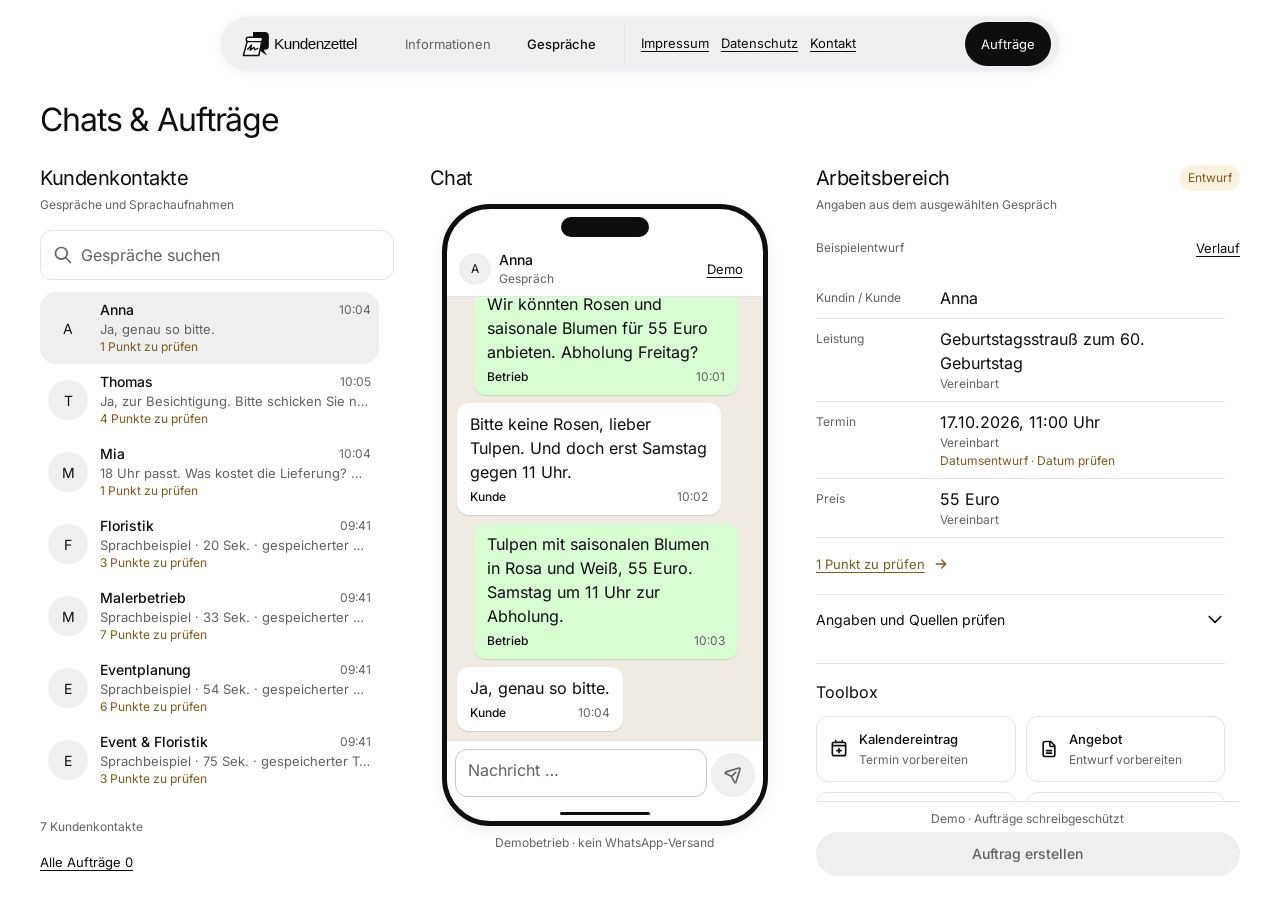
==== commit ee356f26: "fix(D01,D07,E08): publish integrated desktop service navigation" ====
--- a/site/index.html
+++ b/site/index.html
@@ -1,3 +1,3 @@
-<!doctype html><html lang="de"><head><meta charset="UTF-8"><meta name="viewport" content="width=device-width, initial-scale=1.0, viewport-fit=cover"><title>Kundenzettel · Erkennungsprototyp</title>  <script type="module" crossorigin src="./assets/index-BdR4ihtf.js"></script>
-  <link rel="stylesheet" crossorigin href="./assets/index-Djo_ux3E.css">
+<!doctype html><html lang="de"><head><meta charset="UTF-8"><meta name="viewport" content="width=device-width, initial-scale=1.0, viewport-fit=cover"><title>Kundenzettel · Erkennungsprototyp</title>  <script type="module" crossorigin src="./assets/index-D2tfGQyt.js"></script>
+  <link rel="stylesheet" crossorigin href="./assets/index-BdleoFMA.css">
 </head><body><div id="root"></div></body></html>
--- a/site/assets/index-BdleoFMA.css
+++ b/site/assets/index-BdleoFMA.css
@@ -0,0 +1 @@
+@font-face{font-family:Inter;src:url(./inter-latin-400-normal-C38fXH4l.woff2) format("woff2");font-weight:400;font-style:normal;font-display:swap}@font-face{font-family:Inter;src:url(./inter-latin-500-normal-Cerq10X2.woff2) format("woff2");font-weight:500;font-style:normal;font-display:swap}@font-face{font-family:Inter;src:url(./inter-latin-600-normal-LgqL8muc.woff2) format("woff2");font-weight:600;font-style:normal;font-display:swap}:root{--kz-font:Inter,Arial,sans-serif;--kz-canvas:#ffffff;--kz-surface:#fff;--kz-ink:#0d0e10;--kz-secondary:#626264;--kz-display-muted:#8e8e90;--kz-line:#e4e4e6;--kz-soft:#efeff0;--kz-hover:#e7e7e9;--kz-glass:rgb(237 237 239 / 88%);--kz-footer:#f1f3f8;--kz-chat-canvas:#efeae2;--kz-chat-in-bg:#ffffff;--kz-chat-out-bg:#d9fdd3;--kz-chat-border:transparent;--kz-success:#236445;--kz-success-bg:#edf5ef;--kz-warning:#805b18;--kz-warning-bg:#faf2df;--kz-danger:#a33030;--kz-danger-bg:#faeeee;--kz-space-1:4px;--kz-space-2:8px;--kz-space-3:12px;--kz-space-4:16px;--kz-space-5:24px;--kz-space-6:32px;--kz-space-7:48px;--kz-space-8:64px;--kz-space-9:96px;--kz-space-10:128px;--kz-space-11:192px;--kz-radius-field:12px;--kz-radius-card:24px;--kz-radius-media:48px;--kz-radius-pill:999px;--kz-content:1120px;--kz-reading:760px;--kz-nav-width:840px;--kz-page-gutter:clamp(20px,4vw,64px);--kz-nav-height:56px;--kz-nav-top:16px;--kz-blur:20px;--kz-fast:.15s;--kz-normal:.24s;--kz-reveal:.48s;--kz-ease:cubic-bezier(.2,.7,.2,1);--kz-glass-shadow:0 2px 12px rgb(0 0 0 / 5%)}@media(prefers-contrast:more){:root{--kz-secondary:var(--kz-ink);--kz-line:#767676;--kz-chat-border:var(--kz-ink);--kz-glass:var(--kz-surface)}}@media(forced-colors:active){:root{--kz-canvas:Canvas;--kz-surface:Canvas;--kz-ink:CanvasText;--kz-secondary:CanvasText;--kz-display-muted:CanvasText;--kz-line:CanvasText;--kz-soft:ButtonFace;--kz-hover:ButtonFace;--kz-glass:Canvas;--kz-footer:Canvas;--kz-chat-canvas:Canvas;--kz-chat-in-bg:Canvas;--kz-chat-out-bg:Canvas;--kz-chat-border:CanvasText;--kz-success:CanvasText;--kz-success-bg:Canvas;--kz-warning:CanvasText;--kz-warning-bg:Canvas;--kz-danger:CanvasText;--kz-danger-bg:Canvas}}*{box-sizing:border-box}body{margin:0;background:var(--kz-canvas);color:var(--kz-ink);font:400 16px/1.5 var(--kz-font);-webkit-font-smoothing:antialiased}button,input,select,textarea{color:inherit;font:inherit;-webkit-tap-highlight-color:transparent}button{border:0;background:transparent;cursor:pointer}[hidden]{display:none!important}html,body,#root{height:100%;overflow:hidden}html{scroll-behavior:auto;scroll-padding-top:0}.kz-app{height:100%}.kz-app strong{font-weight:500}.kz-app svg:not(.kz-brand),.kz-icon{display:block;width:20px;height:20px;flex-shrink:0}.kz-app .kz-icon--small{width:16px;height:16px}.kz-app .kz-icon--large{width:24px;height:24px}.kz-sr-only,.sr-only{position:absolute;width:1px;height:1px;padding:0;margin:-1px;overflow:hidden;clip:rect(0,0,0,0);white-space:nowrap;border:0}.kz-workspace{--kz-message-gap: 8px;height:var(--kz-viewport-height, 100dvh);display:flex;flex-direction:column;overflow:hidden;background:var(--kz-surface);color:var(--kz-ink);font:400 16px/1.5 var(--kz-font)}.kz-workspace button:disabled{cursor:default}.kz-workspace h1,.kz-workspace h2,.kz-workspace h3,.kz-workspace p{margin:0}.kz-workspace h1,.kz-workspace h2,.kz-workspace h3{font-weight:400;line-height:1.3;overflow-wrap:anywhere}.kz-workspace button,.kz-workspace a,.kz-workspace summary{touch-action:manipulation}.kz-app :focus-visible,.kz-dialog :focus-visible{outline:2px solid var(--kz-ink);outline-offset:4px}.kz-shell-header,.kz-shell-navigation{flex-shrink:0}.kz-shell-content{display:flex;flex-direction:column;flex:1;min-width:0;min-height:0;overflow:hidden}.kz-shell-header{padding-top:env(safe-area-inset-top,0px);border-bottom:1px solid var(--kz-line);background:var(--kz-surface)}.kz-header{display:flex;min-height:56px;padding:4px 12px;align-items:center;gap:8px}.kz-header-context{flex:1;min-width:0}.kz-header h1{font-size:18px;line-height:24px;letter-spacing:-.025em}.kz-header-context>p{font-size:12px;line-height:18px;color:var(--kz-secondary);overflow-wrap:anywhere}.kz-header-actions{display:flex;align-items:center;gap:4px;flex-shrink:0}.kz-brand{display:block;width:106px;height:26px;flex-shrink:0;color:var(--kz-ink);forced-color-adjust:auto}.kz-icon-button{display:inline-flex;align-items:center;justify-content:center;flex-shrink:0;width:44px;min-width:44px;height:44px;padding:12px;border:0;border-radius:var(--kz-radius-pill);background:transparent;color:var(--kz-ink);transition:background var(--kz-fast),transform var(--kz-fast)}.kz-icon-button:not(:disabled):hover{background:var(--kz-soft)}.kz-icon-button:disabled{background:var(--kz-soft);color:var(--kz-secondary);cursor:default;transform:none}.kz-back{margin-left:-4px}.kz-button,.kz-workspace button.kz-button{display:inline-flex;align-items:center;justify-content:center;gap:8px;min-height:44px;min-width:44px;padding:8px 16px;border:1px solid transparent;border-radius:var(--kz-radius-pill);background:var(--kz-soft);color:var(--kz-ink);font:500 14px/20px var(--kz-font);text-align:center;text-decoration:none;transition:background var(--kz-fast),transform var(--kz-fast),border-color var(--kz-fast)}.kz-button:not(:disabled):hover,.kz-workspace button.kz-button:not(:disabled):hover{background:var(--kz-hover)}.kz-button.kz-button--primary,.kz-workspace button.kz-button.kz-button--primary{background:var(--kz-ink);color:#fff}.kz-button.kz-button--primary:not(:disabled):hover,.kz-workspace button.kz-button.kz-button--primary:not(:disabled):hover{background:#303134}.kz-button.kz-button--secondary,.kz-button.secondary,.kz-button.kz-secondary{background:var(--kz-soft);color:var(--kz-ink)}.kz-button.kz-button--outline,.kz-workspace button.kz-button.kz-button--outline{border-color:#c9c9cc;background:transparent;color:var(--kz-ink)}.kz-button.kz-button--outline:not(:disabled):hover,.kz-workspace button.kz-button.kz-button--outline:not(:disabled):hover{background:var(--kz-soft)}.kz-button:not(:disabled):active,.kz-icon-button:not(:disabled):active{transform:scale(.98)}.kz-button:disabled,.kz-workspace button.kz-button:disabled,.kz-workspace button.kz-button.kz-button--primary:disabled,.kz-workspace button.kz-button.kz-button--outline:disabled{background:var(--kz-soft);border-color:transparent;color:var(--kz-secondary);cursor:default;transform:none}.kz-button.kz-button--text,.kz-workspace button.kz-button.kz-button--text,.kz-text-button,.kz-source-button{display:inline-flex;min-height:44px;min-width:44px;padding:8px 0;align-items:center;justify-content:flex-start;border:0;border-radius:0;background:transparent;color:var(--kz-ink);font:400 13px/20px var(--kz-font);text-align:left;text-decoration:underline;text-underline-offset:3px}.kz-source-button,.kz-button.kz-button--text.kz-source-button,.kz-workspace button.kz-button.kz-button--text.kz-source-button{font-size:12px;line-height:18px;color:var(--kz-secondary)}.kz-button.kz-button--text:not(:disabled):hover,.kz-workspace button.kz-button.kz-button--text:not(:disabled):hover,.kz-text-button:not(:disabled):hover,.kz-source-button:not(:disabled):hover{background:transparent;color:var(--kz-ink)}.kz-button.kz-button--text:disabled,.kz-workspace button.kz-button.kz-button--text:disabled,.kz-text-button:disabled{background:transparent;color:var(--kz-secondary);text-decoration:none;transform:none}.kz-view{display:flex;flex-direction:column;flex:1;width:100%;min-width:0;min-height:0;overflow:hidden}.kz-scroll{flex:1;min-width:0;min-height:0;overflow:auto;overscroll-behavior:contain;scroll-padding:12px;-webkit-overflow-scrolling:touch}.kz-toolbar{display:flex;align-items:center;justify-content:space-between;gap:8px;padding:0 16px;flex-shrink:0}.kz-tabbar,.kz-global-nav,.kz-context-tabs,.kz-conversation-tabs{display:flex;align-items:stretch;flex-shrink:0;gap:0}.kz-tabbar button,.kz-context-tabs button,.kz-conversation-tabs button{flex:1;min-width:0;min-height:44px;padding:8px 12px;color:var(--kz-secondary);border-bottom:2px solid transparent;font-size:14px;line-height:20px}.kz-tabbar button[aria-pressed=true],.kz-tabbar button[aria-current],.kz-context-tabs button[aria-pressed=true],.kz-context-tabs button[aria-current],.kz-conversation-tabs button[aria-pressed=true],.kz-conversation-tabs button[aria-current]{color:var(--kz-ink);border-bottom-color:var(--kz-ink);font-weight:500}.kz-tabbar,.kz-context-tabs,.kz-conversation-tabs{border-bottom:1px solid var(--kz-line)}.kz-view-links{display:flex;flex-shrink:0;align-items:center;gap:8px;padding:0 16px;font-size:12px;line-height:18px}.kz-global-nav{padding:0 12px env(safe-area-inset-bottom,0px);border-top:1px solid var(--kz-line);background:var(--kz-surface)}.kz-global-nav button{display:flex;flex:1;align-items:center;justify-content:center;gap:8px;min-width:0;min-height:52px;padding:8px 12px;border-radius:var(--kz-radius-pill);background:transparent;font-size:13px;line-height:20px;color:var(--kz-secondary)}.kz-global-nav button[aria-pressed=true],.kz-global-nav button[aria-current]{color:var(--kz-ink);font-weight:500;background:var(--kz-soft)}.kz-global-nav small{display:inline-flex;justify-content:center;align-items:center;min-width:20px;min-height:20px;font-size:12px;line-height:18px;border-radius:var(--kz-radius-pill);background:var(--kz-soft);color:var(--kz-ink);padding:0 4px}.kz-panel{border-top:1px solid var(--kz-line);padding:16px}.kz-note{font-size:12px;color:var(--kz-secondary);line-height:1.5}.kz-muted{color:var(--kz-secondary);font-size:12px;line-height:18px}.kz-date-note{font-size:12px;line-height:18px;color:var(--kz-secondary);overflow-wrap:anywhere;margin-block:4px}.kz-date-note>span{display:block}.kz-date-review,.kz-overview-facts small.kz-date-review{color:var(--kz-warning)}.kz-empty{padding:28px 16px;font-size:14px;color:var(--kz-secondary);line-height:1.5}.kz-notice{padding:8px 12px;background:var(--kz-warning-bg);color:var(--kz-warning);font-size:13px;line-height:20px;overflow-wrap:anywhere}.kz-notice.error,.kz-notice.kz-error{color:var(--kz-danger);background:var(--kz-danger-bg)}.kz-loading{padding:28px 16px;color:var(--kz-secondary)}.kz-notice p+p{margin-top:4px}.kz-notice .kz-text-button{color:inherit}.kz-search{display:flex;flex-shrink:0;align-items:center;gap:8px;min-height:48px;margin:12px 16px 4px;padding-left:12px;background:var(--kz-soft);border:1px solid transparent;border-radius:var(--kz-radius-field);color:var(--kz-secondary)}.kz-search:focus-within{outline:2px solid var(--kz-ink);outline-offset:4px}.kz-search input{width:100%;min-width:0;min-height:48px;padding:8px 12px 8px 0;background:transparent;border:0;outline:0;font-size:16px;line-height:24px;border-radius:inherit}.kz-search input:focus-visible{outline:0}.kz-search input::placeholder{color:var(--kz-secondary)}.kz-conversation-list{padding:8px 16px 16px}.kz-conversation-row{display:flex;align-items:center;gap:12px;width:100%;min-height:72px;padding:8px;border-radius:16px;text-align:left}.kz-conversation-row[aria-current=true]{background:var(--kz-soft)}.kz-conversation-row:not(:disabled):hover{background:var(--kz-hover)}.kz-conversation-row+.kz-conversation-row{border-top:1px solid var(--kz-line)}.kz-conversation-copy{min-width:0;flex:1}.kz-conversation-topline{display:flex;gap:12px;align-items:center;justify-content:space-between}.kz-conversation-topline strong{font-size:14px;line-height:20px;font-weight:500;min-width:0;overflow:hidden;text-overflow:ellipsis;white-space:nowrap}.kz-conversation-topline time{flex-shrink:0;font-size:12px;line-height:18px;color:var(--kz-secondary)}.kz-conversation-preview{display:block;white-space:nowrap;overflow:hidden;text-overflow:ellipsis;color:var(--kz-secondary);font-size:13px;line-height:18px}.kz-conversation-attention{display:block;font-size:12px;line-height:18px;color:var(--kz-secondary)}.kz-conversation-attention.needs-review{color:var(--kz-warning)}.kz-avatar{display:grid;place-items:center;height:40px;width:40px;border-radius:50%;background:var(--kz-soft);color:var(--kz-ink);flex-shrink:0;font-size:14px}.kz-messages{display:flex;flex-direction:column;align-items:flex-start;gap:var(--kz-message-gap);padding:12px;background:var(--kz-chat-canvas)}.kz-message{display:block;flex-shrink:0;min-width:0;width:fit-content;max-width:87%;padding:8px 12px;background:var(--kz-chat-in-bg);border:1px solid var(--kz-chat-border);border-radius:var(--kz-radius-field);box-shadow:0 1px 1px #0b141a1f;font-size:16px;line-height:24px;overflow-wrap:anywhere}.kz-message-out{align-self:flex-end;background:var(--kz-chat-out-bg)}.kz-message p{white-space:pre-wrap}.kz-message-meta{display:flex;align-items:baseline;justify-content:space-between;gap:12px;margin-top:4px;font-size:12px;line-height:18px}.kz-message-meta>span{font-weight:500}.kz-message time{display:block;color:var(--kz-secondary);text-align:right}.kz-delivery{display:block;color:var(--kz-secondary);font-size:12px;line-height:18px;text-align:right}.kz-message mark{background:#f4e5af;color:var(--kz-ink);border-radius:2px;padding:1px 0}.kz-message:focus{outline:none}.kz-message:focus-visible{outline:2px solid var(--kz-ink);outline-offset:4px}.kz-message:has(.kz-audio-message-card){width:100%}.kz-audio-message-card{min-width:0}.kz-audio-message-heading{display:flex;align-items:baseline;justify-content:space-between;gap:8px;font-size:14px}.kz-audio-duration,.kz-audio-eyebrow{font-size:12px;line-height:18px;color:var(--kz-secondary)}.kz-audio-player{display:block;width:100%;min-width:0;height:44px;margin:8px 0}.kz-audio-state,.kz-audio-review-note{font-size:12px;line-height:18px;color:var(--kz-secondary)}.kz-audio-state--failed,.kz-audio-state--pending{color:var(--kz-warning)}.kz-audio-preview{font-size:14px;line-height:20px;margin-top:8px!important}.kz-audio-playback-error{color:var(--kz-danger);font-size:13px;line-height:20px}.kz-audio-details{margin-top:4px}.kz-audio-details>summary{display:flex;align-items:center;min-height:44px;font-size:13px;text-decoration:underline;text-underline-offset:3px;cursor:pointer}.kz-audio-verbatim{white-space:pre-wrap;overflow-wrap:anywhere;font-size:15px;line-height:23px}.kz-audio-review-content{width:100%;max-width:800px;margin:0 auto;padding:16px}.kz-audio-review-heading h2{font-size:20px;line-height:28px;margin:4px 0 8px}.kz-audio-review-note{margin:8px 0!important}.kz-audio-section{padding:16px 0;border-bottom:1px solid var(--kz-line)}.kz-audio-section h3{font-size:16px;margin-bottom:8px}.kz-audio-facts{display:grid;grid-template-columns:repeat(2,minmax(0,1fr));gap:12px 16px;margin:12px 0}.kz-audio-facts dt{font-size:12px;line-height:18px;color:var(--kz-secondary)}.kz-audio-facts dd{margin:4px 0 0;font-size:14px;line-height:20px;overflow-wrap:anywhere}.kz-audio-metrics{display:grid;gap:12px;margin:12px 0;padding:0;list-style:none;font-size:14px}.kz-audio-metrics>li{padding-left:12px;border-left:2px solid var(--kz-line)}.kz-audio-findings{margin:0;padding:0;list-style:none}.kz-audio-finding{padding:12px 0;border-bottom:1px solid var(--kz-line)}.kz-audio-finding-heading{display:flex;flex-wrap:wrap;align-items:baseline;gap:4px 8px;font-size:14px}.kz-audio-section h4{font-size:14px;line-height:20px;font-weight:500;margin:12px 0 4px}.kz-audio-finding-heading h4{margin:0}.kz-audio-finding p{font-size:14px;line-height:21px;margin-top:4px}.kz-audio-finding--warning .kz-audio-finding-heading{color:var(--kz-warning)}.kz-audio-finding--error .kz-audio-finding-heading{color:var(--kz-danger)}.kz-audio-reference{margin-top:12px}.kz-audio-reference summary{min-height:44px;display:flex;align-items:center;font-size:14px;cursor:pointer}.kz-audio-state--running,.kz-audio-state--unconfigured,.kz-audio-state--unknown{color:var(--kz-warning)}.kz-audio-upload-form,.kz-audio-transcript-editor,.kz-audio-retry-actions{min-width:0;margin-top:12px}.kz-audio-upload-form input[type=file]{width:100%;max-width:100%;font-size:14px;overflow:hidden}.kz-audio-upload-form p{overflow-wrap:anywhere}.kz-audio-transcript-editor textarea{width:100%;min-width:0;min-height:144px;max-height:340px;resize:vertical;font-size:16px;line-height:24px}.kz-audio-versions,.kz-audio-report-list{margin:12px 0;padding:0;list-style:none}.kz-audio-versions>li,.kz-audio-report-list>li{padding:12px 0;border-bottom:1px solid var(--kz-line)}.kz-audio-report-list>li{display:flex;flex-wrap:wrap;align-items:center;gap:4px 12px;font-size:13px;line-height:20px}.kz-audio-report-list>li>span{flex:1 1 240px}.kz-audio-report-stage{padding:12px 0;border-top:1px solid var(--kz-line);font-size:14px}.kz-audio-report-table{max-width:100%;max-height:360px;overflow:auto}.kz-audio-report-table table{width:100%;border-collapse:collapse;table-layout:fixed;font-size:13px;line-height:20px}.kz-audio-report-table th,.kz-audio-report-table td{padding:8px;border-bottom:1px solid var(--kz-line);text-align:left;overflow-wrap:anywhere;vertical-align:top}.kz-audio-report-table th:first-child{width:65%}.kz-audio-failure-issues{margin:8px 0;padding-left:20px;font-size:13px;line-height:20px;overflow-wrap:anywhere}.kz-audio-review-return{flex-shrink:0;display:flex;justify-content:center;padding:8px 12px;border-top:1px solid var(--kz-line)}.kz-audio-review-return>.kz-button{width:100%;max-width:420px}.kz-audio-draft-note{padding:8px 16px;border-bottom:1px solid var(--kz-line);font-size:12px;line-height:18px;color:var(--kz-secondary)}.kz-audio-draft-note>span{display:block}.kz-budget-warning{margin:8px 16px}@media(max-width:359px){.kz-audio-facts{grid-template-columns:minmax(0,1fr)}}.kz-composer{flex-shrink:0;padding:8px 12px 4px;border-top:1px solid var(--kz-line);background:var(--kz-surface)}.kz-composer-row{display:flex;align-items:flex-end;gap:8px}.kz-composer textarea{flex:1;min-width:0;min-height:48px;max-height:120px;height:48px;padding:8px 12px;border:1px solid #c9c9cc;border-radius:var(--kz-radius-field);background:var(--kz-surface);font-size:16px;line-height:24px;resize:none;overflow-y:auto}.kz-composer textarea::placeholder{color:var(--kz-secondary)}.kz-composer-note{min-height:20px;padding-top:4px;font-size:12px;text-align:center;color:var(--kz-secondary);line-height:18px}.kz-send,.kz-workspace button.kz-send{display:grid;flex-shrink:0;place-items:center;height:44px;width:44px;border-radius:var(--kz-radius-pill);background:var(--kz-ink);color:#fff}.kz-send:not(:disabled):hover,.kz-workspace button.kz-send:not(:disabled):hover{background:#303134}.kz-workspace button.kz-send:disabled{background:var(--kz-soft);color:var(--kz-secondary)}.kz-reading{width:100%;padding:16px;max-width:720px;margin:0 auto}.kz-reading p{line-height:1.6;margin-bottom:16px}.kz-reading h2{font-size:16px;margin:24px 0 8px}.kz-reading .kz-lead{font-size:16px;line-height:1.5}.kz-form{display:grid;gap:16px;margin-bottom:16px}.kz-form label{display:grid;gap:8px;font-size:14px;line-height:20px}.kz-field-control,.kz-form input,.kz-form textarea,.kz-form select{display:block;min-width:0;width:100%;min-height:48px;padding:8px 12px;border:1px solid #c9c9cc;border-radius:var(--kz-radius-field);background:var(--kz-surface);color:var(--kz-ink);font:400 16px/24px var(--kz-font)}.kz-field-control:disabled,.kz-form input:disabled,.kz-form textarea:disabled,.kz-form select:disabled{background:var(--kz-soft);color:var(--kz-secondary);cursor:default}.kz-field-control[aria-invalid=true]{border-color:var(--kz-danger)}.kz-field-control-error{color:var(--kz-danger);font-size:13px;line-height:20px}.kz-search .kz-field-control{width:100%;min-height:48px;padding:8px 12px 8px 0;border:0;background:transparent}.kz-form textarea{line-height:1.5;resize:vertical}.kz-form input[type=checkbox]{width:20px;min-height:20px;height:20px}.kz-draft-overview,.kz-order-overview{padding:16px;border-bottom:1px solid var(--kz-line)}.kz-mobile-shell .kz-draft-toolbar{display:none}.kz-mobile-shell .kz-draft-overview{padding-block:12px}.kz-draft-overview h2,.kz-order-overview h2{font-size:20px;line-height:28px;letter-spacing:-.025em}.kz-overview-facts{display:grid;grid-template-columns:minmax(0,1.3fr) minmax(0,1fr);gap:12px;margin:12px 0 0}.kz-overview-facts div{min-width:0}.kz-overview-facts dt{font-size:12px;line-height:18px;color:var(--kz-secondary)}.kz-overview-facts dd{margin:4px 0 0;font-size:14px;line-height:20px;overflow-wrap:anywhere}.kz-overview-facts small{display:block;font-size:12px;line-height:18px;color:var(--kz-secondary);margin-top:4px}.kz-review-summary{min-height:44px;margin-top:4px;padding:8px 0;color:var(--kz-warning)!important;font-size:13px!important;text-align:left}.kz-review-summary span{margin-left:8px}.kz-recognition-status{padding:8px 16px;color:var(--kz-secondary);font-size:12px;line-height:18px}.kz-order-groups{padding:0 16px 8px}.kz-group-controls{display:none}.kz-desktop-shell .kz-group-controls{display:flex;justify-content:flex-end;gap:16px;font-size:12px}.kz-order-group{border-bottom:1px solid var(--kz-line)}.kz-order-group>summary{display:grid;grid-template-columns:minmax(0,1fr) 20px;grid-template-areas:"title chevron" "preview chevron";align-items:center;min-height:64px;padding:12px 0;cursor:pointer;list-style:none;gap:4px 12px}.kz-mobile-shell .kz-order-group>summary{min-height:60px;padding-block:8px}.kz-order-group>summary::-webkit-details-marker{display:none}.kz-group-title{grid-area:title;font-size:14px;line-height:20px;font-weight:500;display:flex;flex-wrap:wrap;align-items:center;gap:8px}.kz-group-title small{font-size:12px;line-height:18px;font-weight:400;color:var(--kz-warning)}.kz-group-issue-count{font-size:12px;line-height:18px;font-weight:500;color:var(--kz-warning)}.kz-group-preview{grid-area:preview;font-size:12px;line-height:18px;color:var(--kz-secondary);overflow:hidden;text-overflow:ellipsis;white-space:nowrap}.kz-group-chevron{grid-area:chevron;display:flex;justify-content:center;align-items:center;color:var(--kz-secondary)}.kz-order-group[open] .kz-group-chevron{transform:rotate(180deg)}.kz-group-content{padding-bottom:8px}.kz-field{padding:12px 0;border-top:1px solid var(--kz-line)}.kz-field-heading{display:flex;gap:8px;flex-wrap:wrap;align-items:center;justify-content:space-between}.kz-field-heading strong{font-size:14px;line-height:20px;font-weight:500}.kz-status,.kz-field-status{display:inline-flex;flex-shrink:0;align-items:center;gap:4px;padding:4px 8px;font-size:12px;line-height:18px;font-weight:400;border-radius:var(--kz-radius-pill);color:var(--kz-secondary);background:var(--kz-soft)}.kz-status--agreed,.kz-status--success,.kz-field-status.agreed{background:var(--kz-success-bg);color:var(--kz-success)}.kz-status--review,.kz-status--warning,.kz-field-status.review{background:var(--kz-warning-bg);color:var(--kz-warning)}.kz-status--manual,.kz-field-status.manual{box-shadow:inset 2px 0 var(--kz-success)}.kz-status--excluded,.kz-status--danger,.kz-field-status.excluded{color:var(--kz-danger);background:var(--kz-danger-bg)}.kz-field-value{display:flex;justify-content:space-between;gap:12px;align-items:flex-start}.kz-field-value p{padding-top:8px;white-space:pre-wrap;font-size:16px;line-height:24px;min-width:0;overflow-wrap:anywhere}.kz-field-value .kz-text-button{flex-shrink:0;font-size:12px}.kz-proposal,.kz-question{margin:8px 0;padding:8px 12px;border-left:2px solid var(--kz-warning);background:var(--kz-warning-bg);font-size:14px;line-height:20px}.kz-proposal p,.kz-question p{margin:4px 0;overflow-wrap:anywhere}.kz-proposal-actions,.kz-field-actions{display:flex;flex-wrap:wrap;gap:12px}.kz-actions{display:flex;align-items:center;flex-wrap:wrap;gap:8px;margin-top:8px}.kz-field-protection{margin-top:4px!important}.kz-proposal button{margin-right:12px}.kz-review-questions{margin:8px 16px}.kz-review-questions>summary{min-height:44px;padding:8px 0;color:var(--kz-warning);font-size:13px;cursor:pointer}.kz-draft-actions{flex-shrink:0;display:grid;gap:4px;padding:8px 16px;border-top:1px solid var(--kz-line);background:var(--kz-surface)}.kz-draft-actions>.kz-button{width:100%}.kz-draft-actions p{font-size:12px;line-height:18px;color:var(--kz-secondary);text-align:center}.kz-order-list{padding:4px 16px 16px}.kz-order-row{display:grid;width:100%;gap:4px 12px;grid-template-columns:minmax(0,1fr) auto;padding:16px 0;border-bottom:1px solid var(--kz-line)!important;text-align:left}.kz-order-row strong{font-size:14px;line-height:20px;font-weight:500;overflow-wrap:anywhere}.kz-order-row time,.kz-order-row>span{font-size:12px;line-height:18px;color:var(--kz-secondary)}.kz-order-row>strong{grid-column:1 / -1}.kz-order-row{position:relative;display:flex;flex-direction:column;padding-right:20px}.kz-order-row-top{display:flex;align-items:center;justify-content:space-between;gap:12px;font-size:13px!important;color:var(--kz-ink)!important}.kz-row-chevron{position:absolute;right:0;top:50%;transform:translateY(-50%)}.kz-empty-state{padding:28px 16px;max-width:520px}.kz-empty-state strong{font-size:16px;font-weight:500}.kz-empty-state p{color:var(--kz-secondary);margin-top:8px;font-size:14px;line-height:1.6}.kz-order-overview>p{font-size:13px;margin-top:8px}.kz-snapshot-messages{margin:16px;border-top:1px solid var(--kz-line)}.kz-snapshot-messages summary{min-height:44px;padding:8px 0;font-size:14px;line-height:20px;cursor:pointer}.kz-snapshot-messages p{padding:8px 0;font-size:16px;line-height:24px;white-space:pre-wrap;overflow-wrap:anywhere}.kz-source-controls{display:flex;justify-content:space-between;gap:8px;align-items:center;padding:0 12px;min-height:44px;border-bottom:1px solid var(--kz-line);flex-shrink:0;font-size:12px;color:var(--kz-secondary)}.kz-source-controls button{min-width:44px;min-height:44px}.kz-source-origin{color:var(--kz-secondary);font-size:12px}.kz-source-toolbar{display:flex;align-items:center;gap:12px;padding:8px 12px;border-bottom:1px solid var(--kz-line);flex-shrink:0}.kz-source-toolbar>div:first-child{flex:1;min-width:0}.kz-source-toolbar strong{display:block;font-size:13px;font-weight:500;overflow-wrap:anywhere;max-height:76px;overflow:auto}.kz-source-toolbar>div:first-child>span{display:block;margin-top:4px;font-size:12px;line-height:18px;color:var(--kz-secondary)}.kz-source-pagination{display:flex;flex-shrink:0;align-items:center;font-size:12px;line-height:18px}.kz-source-pagination span{min-width:32px;text-align:center}.kz-source-return{display:flex;flex-shrink:0;justify-content:center;padding:8px 12px max(8px,env(safe-area-inset-bottom,0px));border-top:1px solid var(--kz-line);background:var(--kz-surface)}.kz-source-return>.kz-button{width:100%;max-width:420px}.kz-history{padding:0 16px 16px}.kz-history-view>.kz-scroll{padding:0 16px 16px}.kz-history-note{color:var(--kz-secondary);font-size:12px;line-height:18px;padding:12px 0}.kz-history-group{padding:12px 0;border-bottom:1px solid var(--kz-line)}.kz-history-group>summary{min-height:44px;display:flex;flex-wrap:wrap;justify-content:space-between;align-items:center;gap:8px;cursor:pointer;font-size:13px}.kz-history-row,.kz-history-event{padding:12px 0;border-bottom:1px solid var(--kz-line);font-size:13px;overflow-wrap:anywhere}.kz-history-row:last-child,.kz-history-event:last-child{border-bottom:0}.kz-history-row strong,.kz-history-event strong{font-size:13px;font-weight:500}.kz-history-row time,.kz-history-event time{display:block;color:var(--kz-secondary);font-size:12px;line-height:18px;margin-top:4px}.kz-history-row p,.kz-history-event p{margin-top:8px}.kz-history-row .kz-text-button,.kz-history-event .kz-text-button{font-size:12px}.kz-history-group>summary>span{font-size:12px;line-height:18px;color:var(--kz-secondary)}.kz-timeline{margin:0;padding:0 0 0 12px;border-left:1px solid var(--kz-line);list-style:none}.kz-timeline-event{position:relative;padding:12px 0;border-bottom:1px solid var(--kz-line);font-size:14px;line-height:20px;overflow-wrap:anywhere}.kz-timeline-event:last-child{border-bottom:0}.kz-timeline-event:before{content:"";position:absolute;left:-16px;top:20px;width:8px;height:8px;border-radius:50%;background:var(--kz-secondary)}.kz-event-heading{display:flex;flex-wrap:wrap;justify-content:space-between;align-items:baseline;gap:4px 12px}.kz-event-heading strong{font-size:13px;font-weight:500}.kz-event-heading>span{font-size:12px;line-height:18px;color:var(--kz-secondary)}.kz-event-before{color:var(--kz-secondary)}.kz-timeline-event>p{margin-top:8px}.kz-timeline-event .kz-text-button{font-size:12px;line-height:18px;padding-block:8px}.kz-dialog{width:min(520px,calc(100% - 24px));max-width:none;max-height:calc(var(--kz-viewport-height, 100dvh) - 24px);padding:0;border:1px solid var(--kz-line);border-radius:var(--kz-radius-card);background:var(--kz-surface);overflow:hidden;color:var(--kz-ink)}.kz-dialog[open]{display:flex;flex-direction:column}.kz-dialog::backdrop{background:#0d0e1047}.kz-dialog-header{display:flex;flex-shrink:0;align-items:center;justify-content:space-between;gap:12px;padding:8px 16px;border-bottom:1px solid var(--kz-line)}.kz-dialog-header h2{flex:1;min-width:0;overflow-wrap:anywhere;font-size:20px;line-height:28px;margin:0;font-weight:400}.kz-dialog-content,.kz-dialog-body{flex:1 1 auto;min-height:0;overflow:auto;padding:16px;overscroll-behavior:contain}.kz-dialog-content .kz-note,.kz-dialog-body .kz-note{margin:12px 0}.kz-detail-list{margin:16px 0}.kz-detail-list dt{font-size:12px;line-height:18px;color:var(--kz-secondary);margin-top:12px}.kz-detail-list dd{margin:4px 0 0;font-size:16px;line-height:24px;overflow-wrap:anywhere}.kz-detail-list dd .kz-status{display:table;margin-top:4px}.kz-dialog .kz-form{margin:0}.kz-acknowledge{display:flex;align-items:flex-start;gap:12px;min-height:44px;padding:12px 0;font-size:14px;line-height:20px}.kz-acknowledge input{width:20px;height:20px;margin:0;flex-shrink:0}.kz-desktop-shell>.kz-shell-header{width:100%;max-width:1380px;margin:0 auto;padding:max(16px,env(safe-area-inset-top,0px)) 40px 20px;border-bottom:0}.kz-desktop-shell>.kz-shell-header .kz-header{position:relative;z-index:20;width:min(840px,100%);margin:0 auto 28px;min-height:56px;padding:4px 8px 4px 20px;border:1px solid rgb(255 255 255 / 40%);border-radius:var(--kz-radius-pill);background:var(--kz-glass);backdrop-filter:blur(var(--kz-blur));-webkit-backdrop-filter:blur(var(--kz-blur));box-shadow:var(--kz-glass-shadow)}.kz-desktop-shell .kz-brand{width:144px;height:32px}.kz-desktop-shell .kz-workspace-heading{display:flex;flex-wrap:wrap;align-items:flex-end;justify-content:space-between;gap:12px 24px}.kz-desktop-shell .kz-workspace-title{display:flex;align-items:center;gap:8px}.kz-desktop-shell .kz-workspace-heading h1{margin:0;font-size:32px;line-height:40px;letter-spacing:-.035em}.kz-desktop-shell .kz-workspace-services{display:flex;flex-wrap:wrap;align-items:center;justify-content:flex-end;gap:4px 12px}.kz-desktop-shell .kz-workspace-services .kz-legal-navigation{margin:0}.kz-desktop-shell .kz-workspace-subtitle{padding:5px 10px;border-radius:var(--kz-radius-pill);background:var(--kz-soft);color:var(--kz-secondary);font-size:12px;line-height:18px}.kz-desktop-shell>.kz-shell-content{width:100%;max-width:1380px;margin:0 auto;padding:0 40px max(16px,env(safe-area-inset-bottom,0px));overflow:hidden}.kz-desktop-shell--focused>.kz-shell-content{max-width:none;padding-inline:24px}.kz-desktop-columns,.kz-desktop-grid,.kz-desktop-workspace{display:grid;flex:1;min-height:0;min-width:0;width:100%;grid-template-columns:minmax(220px,1fr) 350px minmax(300px,1.2fr);gap:36px}.kz-desktop-shell .kz-desktop-workspace{height:100%}.kz-desktop-columns>*,.kz-desktop-grid>*,.kz-desktop-workspace>*{min-width:0;min-height:0}.kz-desktop-pane{display:flex;flex-direction:column;overflow:hidden}.kz-desktop-workspace .kz-scroll{overflow-x:hidden;overflow-y:auto;overscroll-behavior-y:contain;scrollbar-gutter:stable}.kz-conversations>[role=search]{flex-shrink:0}.kz-pane-header{display:flex;align-items:center;justify-content:space-between;gap:8px;min-height:52px;padding:4px 16px;border-bottom:1px solid var(--kz-line)}.kz-desktop-shell .kz-pane-header{flex-shrink:0;min-height:36px;padding:0;border-bottom:0}.kz-workspace h2.kz-pane-header,.kz-pane-header h2{font-size:16px;line-height:24px}.kz-desktop-shell h2.kz-pane-header,.kz-desktop-shell .kz-pane-header h2{font-size:20px;line-height:26px;letter-spacing:-.025em}.kz-pane-description{flex-shrink:0;margin:0 0 12px!important;font-size:12px;line-height:18px;color:var(--kz-secondary)}.kz-desktop-shell .kz-search{margin:4px 0 12px;background:var(--kz-surface);border-color:var(--kz-line)}.kz-desktop-shell .kz-conversation-list{padding:0}.kz-desktop-shell .kz-conversation-row{padding-inline:8px;border-radius:16px}.kz-desktop-shell .kz-conversation-row+.kz-conversation-row{border-top:0}.kz-desktop-shell .kz-conversation-row[aria-current=true]{background:var(--kz-soft)}.kz-contact-footer{flex-shrink:0;display:flex;flex-direction:column;align-items:flex-start;gap:4px;padding-top:8px;color:var(--kz-secondary);font-size:12px;line-height:18px}.kz-desktop-shell .kz-draft-overview,.kz-desktop-shell .kz-order-groups,.kz-desktop-shell .kz-draft-toolbar,.kz-desktop-shell .kz-draft-actions{padding-inline:0}.kz-desktop-shell .kz-draft-overview{padding-block:8px}.kz-workbench-facts{margin:0}.kz-workbench-facts>div{display:grid;grid-template-columns:112px minmax(0,1fr);gap:12px;padding:8px 0;border-bottom:1px solid var(--kz-line)}.kz-workbench-facts dt{color:var(--kz-secondary);font-size:12px;line-height:24px}.kz-workbench-facts dd{margin:0;min-width:0;overflow-wrap:anywhere;font-size:16px;line-height:24px}.kz-workbench-facts small{display:block;color:var(--kz-secondary);font-size:12px;line-height:18px}.kz-workbench-facts small.kz-date-review{color:var(--kz-warning)}.kz-workbench-review>summary{display:flex;align-items:center;justify-content:space-between;gap:8px;min-height:48px;padding:8px 0;cursor:pointer;font-size:14px;list-style:none}.kz-workbench-review>summary::-webkit-details-marker{display:none}.kz-workbench-review[open]>summary>svg{transform:rotate(180deg)}.kz-workbench-review>.kz-order-groups{border-top:1px solid var(--kz-line)}.kz-desktop-shell .kz-draft-overview h2{font-size:18px;line-height:24px}.kz-desktop-shell .kz-overview-facts{margin-top:4px}.kz-desktop-shell .kz-order-group>summary{min-height:48px;padding-block:6px;gap:2px 12px}.kz-desktop-shell .kz-audio-draft-note{display:flex;align-items:center;justify-content:space-between;gap:8px;padding:0}.kz-desktop-shell .kz-field{display:grid;grid-template-columns:100px minmax(0,1fr);gap:4px 12px;align-items:start;padding-block:8px}.kz-desktop-shell .kz-field-heading{grid-column:1;grid-row:1 / span 2;justify-content:flex-start;align-items:flex-start;flex-direction:column}.kz-desktop-shell .kz-field-value,.kz-desktop-shell .kz-field>.kz-date-note,.kz-desktop-shell .kz-field>.kz-source-button,.kz-desktop-shell .kz-field>.kz-field-protection{grid-column:2}.kz-desktop-shell .kz-field-value{gap:8px;flex-wrap:wrap}.kz-desktop-shell .kz-field-value p{flex:1 1 120px;padding-top:0}.kz-desktop-shell .kz-field>.kz-source-button{justify-self:start}.kz-desktop-shell .kz-field>.kz-proposal{grid-column:1 / -1}.kz-desktop-shell .kz-reading{padding:24px}.kz-desktop-shell .kz-global-nav{border-top:0;padding:0;background:transparent}.kz-desktop-shell .kz-global-nav button{min-height:44px;flex:none;padding:8px 16px}.kz-desktop-shell .kz-header-actions{flex:1;flex-wrap:wrap;justify-content:flex-end;gap:8px;min-width:0}.kz-desktop-shell .kz-header-actions>.kz-button.kz-button--text{padding-inline:12px;text-decoration:none;color:var(--kz-secondary)}.kz-desktop-shell .kz-header-actions .kz-global-nav{flex:1;flex-wrap:wrap;justify-content:flex-start;align-items:center}.kz-desktop-shell .kz-header-actions .kz-global-nav button:last-child{margin-left:auto;background:var(--kz-ink);color:var(--kz-surface)}.kz-desktop-shell .kz-header-actions .kz-global-nav button:last-child:hover{background:#303134}@media(min-width:951px)and (max-width:1100px){.kz-desktop-shell>.kz-shell-header{padding-inline:24px}.kz-desktop-shell>.kz-shell-content{padding-inline:24px}.kz-desktop-shell .kz-desktop-workspace{grid-template-columns:minmax(190px,1fr) 326px minmax(280px,1.15fr);gap:20px}.kz-desktop-shell .kz-field{grid-template-columns:80px minmax(0,1fr)}}@media(max-height:720px)and (min-width:951px){.kz-desktop-shell>.kz-shell-header{padding-top:8px;padding-bottom:12px}.kz-desktop-shell>.kz-shell-header .kz-header{margin-bottom:16px}.kz-desktop-shell .kz-workspace-heading h1{font-size:28px;line-height:36px}}@media(max-width:380px){.kz-header{padding-inline:8px;gap:8px}.kz-brand{width:96px}.kz-message{max-width:90%}.kz-overview-facts{gap:8px}}@media(max-height:480px)and (orientation:landscape){.kz-header{min-height:56px}.kz-global-nav button{min-height:44px}.kz-composer-note{display:none}}@media(prefers-reduced-motion:reduce){.kz-app *,.kz-dialog *{scroll-behavior:auto!important;transition:none!important;animation:none!important}.kz-button:active,.kz-icon-button:active{transform:none!important}}@supports not (backdrop-filter: blur(1px)){.kz-desktop-shell>.kz-shell-header .kz-header{background:#ededee}}@media(prefers-contrast:more),(forced-colors:active){.kz-message{border-width:2px;box-shadow:none}.kz-message mark{text-decoration:underline;text-decoration-thickness:2px;text-underline-offset:3px}.kz-desktop-shell>.kz-shell-header .kz-header{border-color:var(--kz-ink);background:var(--kz-surface);backdrop-filter:none;-webkit-backdrop-filter:none;box-shadow:none}}@media(forced-colors:active){.kz-message mark{background:Mark;color:MarkText}:is(.kz-workspace,.kz-dialog) :is(.kz-button,.kz-icon-button,.kz-send),.kz-workspace .kz-global-nav button{border:1px solid ButtonText!important;background:ButtonFace!important;color:ButtonText!important}:is(.kz-workspace,.kz-dialog) :is(.kz-button,.kz-icon-button,.kz-send):disabled{border-color:GrayText!important;color:GrayText!important}:is(.kz-workspace,.kz-dialog) :is(.kz-field-control,input,textarea,select,.kz-search){border-color:ButtonText}.kz-workspace :is([aria-current=true],[aria-current=page],[aria-pressed=true]){outline:2px solid Highlight;outline-offset:-2px}.kz-app :focus-visible,.kz-dialog :focus-visible{outline-color:Highlight}}.kz-legal-navigation{display:flex;justify-content:center;gap:24px;flex-shrink:0;min-height:44px;border-top:1px solid var(--kz-border,#e3e3e3);font-size:13px}.kz-legal-navigation a{display:inline-flex;align-items:center;justify-content:center;min-height:44px;min-width:44px;color:inherit;text-decoration:underline;text-underline-offset:3px}.kz-legal-navigation a:focus-visible{outline:2px solid currentColor;outline-offset:-3px}.kz-legal-navigation--header{justify-content:flex-start;gap:16px;border:0;margin-inline:12px;font-size:13px;white-space:nowrap}.kz-platform-header .kz-legal-navigation--header{gap:12px;margin-inline:12px;padding-left:16px;border-left:1px solid var(--kz-line)}.kz-desktop-phone{display:flex;flex:1;flex-direction:column;align-items:center;min-width:0;min-height:0;padding-top:8px}.kz-phone-frame{display:flex;flex-direction:column;flex:0 1 622px;width:min(100%,326px);min-height:0;overflow:hidden;border:5px solid var(--kz-ink);border-radius:48px;background:var(--kz-surface);box-shadow:0 4px 14px #00000012}.kz-phone-camera{display:flex;justify-content:center;flex-shrink:0;height:32px;padding-top:8px}.kz-phone-camera>span{width:88px;height:20px;border-radius:var(--kz-radius-pill);background:var(--kz-ink)}.kz-phone-contact{display:flex;align-items:center;gap:8px;flex-shrink:0;min-height:56px;padding:4px 12px;border-bottom:1px solid var(--kz-line)}.kz-phone-contact>div{flex:1;min-width:0}.kz-phone-contact strong{display:block;font-size:14px;line-height:20px;overflow-wrap:anywhere}.kz-phone-contact>div>span{display:block;color:var(--kz-secondary);font-size:12px;line-height:18px}.kz-phone-contact .kz-avatar{width:32px;height:32px;font-size:12px}.kz-phone-frame>.kz-chat{flex:1;min-height:0}.kz-phone-frame .kz-messages{padding:10px}.kz-phone-frame .kz-message{max-width:94%}.kz-phone-frame .kz-composer{padding:8px}.kz-phone-frame .kz-composer-row{gap:4px}.kz-phone-frame .kz-composer-note{display:none}.kz-phone-home{display:flex;justify-content:center;flex-shrink:0;height:16px;align-items:center}.kz-phone-home>span{width:90px;height:3px;border-radius:var(--kz-radius-pill);background:var(--kz-ink)}.kz-phone-caption{flex-shrink:0;padding-top:8px;color:var(--kz-secondary);font-size:12px;line-height:18px;text-align:center}@media(prefers-contrast:more),(forced-colors:active){.kz-phone-frame{box-shadow:none}}.kz-toolbox{container-type:inline-size;container-name:kz-toolbox;min-width:0;margin-top:20px;padding-top:16px;border-top:1px solid var(--kz-line);color:var(--kz-ink)}.kz-toolbox .kz-toolbox-title{margin:0 0 12px;font-size:16px;font-weight:400;line-height:24px}.kz-toolbox-list{display:grid;grid-template-columns:repeat(2,minmax(0,1fr));gap:10px;margin:0;padding:0;list-style:none}.kz-toolbox-card{display:flex;align-items:center;min-width:0;min-height:64px;gap:10px;padding:12px;border:1px solid var(--kz-line);border-radius:var(--kz-radius-field);background:var(--kz-surface)}.kz-toolbox-card>div{min-width:0}.kz-toolbox-icon{display:block;flex:0 0 20px;color:inherit}.kz-toolbox-card strong,.kz-toolbox-card span{display:block;overflow-wrap:anywhere}.kz-toolbox-card strong{font-size:13px;line-height:20px;font-weight:500}.kz-toolbox-card span{margin-top:2px;color:var(--kz-secondary);font-size:12px;line-height:18px}.kz-toolbox .kz-toolbox-note{margin:10px 0 0;color:var(--kz-secondary);font-size:12px;line-height:18px}@container kz-toolbox (max-width: 319px){.kz-toolbox-list{grid-template-columns:minmax(0,1fr)}}@media(forced-colors:active){.kz-toolbox,.kz-toolbox-card{border-color:CanvasText}.kz-toolbox-card{background:Canvas;color:CanvasText}.kz-toolbox-card span,.kz-toolbox .kz-toolbox-note{color:CanvasText}}.kz-paged-region{display:flex;flex:1;flex-direction:column;min-height:0;min-width:0}.kz-paged-viewport{flex:1;min-height:0;min-width:0;overflow:clip}.kz-paged-content{display:block;height:100%;width:100%;column-count:1;column-gap:0;column-fill:auto;overflow:visible}.kz-page-controls{display:flex;flex-shrink:0;align-items:center;justify-content:center;gap:8px;min-height:44px;border-top:1px solid var(--kz-line);background:var(--kz-surface)}.kz-page-controls>span{min-width:96px;text-align:center;font-size:12px;line-height:18px;color:var(--kz-secondary)}.kz-review-workspace.kz-audio-review-view{overflow:hidden}.kz-review-workspace .kz-audio-review-content{display:flex;flex-direction:column;max-width:none;margin:0;padding:12px 20px 0;flex:1;min-width:0;min-height:0;overflow:hidden}.kz-review-workspace .kz-audio-review-content>.kz-review-recording,.kz-review-workspace .kz-audio-review-content>.kz-review-context,.kz-review-workspace .kz-audio-review-content>.kz-review-tabs,.kz-review-workspace .kz-audio-review-content>.kz-review-compact-tabs{flex-shrink:0}.kz-review-workspace .kz-review-pages .kz-page-controls{justify-content:flex-start}.kz-review-workspace .kz-review-panel{padding:4px 2px 8px}.kz-review-workspace .kz-review-recording{display:grid;grid-template-columns:minmax(200px,.8fr) minmax(0,1.2fr);align-items:center;gap:12px 24px}.kz-review-workspace .kz-audio-review-heading h2{margin:0;font-size:22px;line-height:30px}.kz-review-workspace .kz-audio-review-heading>p{margin-top:2px;font-size:14px}.kz-review-workspace .kz-review-player{min-width:0}.kz-review-workspace .kz-review-file-player{display:none}.kz-review-workspace .kz-audio-player{margin:0 0 4px}.kz-review-workspace .kz-review-context{margin:8px 0}.kz-review-workspace .kz-review-tabs{display:flex;flex-wrap:wrap;min-width:0;gap:4px;border-bottom:1px solid var(--kz-line);margin:8px 0 12px}.kz-review-workspace .kz-review-tabs>button{min-width:44px;min-height:44px;padding:8px 16px;font-size:14px;line-height:20px;color:var(--kz-secondary);border-bottom:2px solid transparent}.kz-review-workspace .kz-review-tabs>button[aria-pressed=true]{color:var(--kz-ink);border-bottom-color:var(--kz-ink);font-weight:500}.kz-review-workspace .kz-review-compact-tabs{display:none}.kz-review-workspace .kz-review-panel{min-width:0;max-width:none}.kz-review-workspace .kz-review-panel .kz-button,.kz-review-workspace .kz-review-choice,.kz-review-workspace .kz-review-pager{break-inside:avoid}.kz-review-workspace .kz-review-panel h3{font-size:18px;line-height:26px}.kz-review-workspace .kz-review-panel-heading{display:flex;flex-wrap:wrap;align-items:center;justify-content:space-between;gap:4px 16px}.kz-review-workspace .kz-review-columns{display:grid;grid-template-columns:repeat(2,minmax(0,1fr));gap:20px}.kz-review-workspace .kz-review-card{min-width:0}.kz-review-workspace .kz-review-card>*+*{margin-top:12px}.kz-review-workspace .kz-review-choice{display:flex;align-items:center;gap:12px;font-size:13px;line-height:20px;min-width:0;margin:8px 0}.kz-review-workspace .kz-review-choice select{flex:1;min-width:0;max-width:100%;min-height:44px}.kz-review-workspace .kz-audio-facts{grid-template-columns:repeat(3,minmax(0,1fr));gap:12px 24px;margin:12px 0}.kz-review-workspace .kz-audio-facts>div{min-width:0;break-inside:avoid}.kz-review-workspace .kz-audio-facts dd{font-size:14px;line-height:20px}.kz-review-workspace .kz-review-text{min-width:0;margin:8px 0}.kz-review-workspace .kz-audio-verbatim{font-size:16px;line-height:24px;white-space:pre-wrap;overflow-wrap:anywhere}.kz-review-workspace .kz-review-pager{display:flex;align-items:center;gap:12px;margin:8px 0;font-size:13px;line-height:20px}.kz-review-workspace .kz-review-pager>span{min-width:0}.kz-review-workspace .kz-audio-finding{padding:8px 0}.kz-review-workspace .kz-audio-finding-heading h4{font-size:17px;line-height:24px}.kz-review-workspace .kz-audio-findings p{font-size:16px;line-height:24px}.kz-review-workspace .kz-audio-metrics{display:grid;grid-template-columns:repeat(2,minmax(0,1fr));gap:24px}.kz-review-workspace .kz-audio-metrics .kz-audio-facts{grid-template-columns:repeat(2,minmax(0,1fr))}.kz-review-workspace .kz-audio-transcript-editor{display:grid;gap:8px;margin:8px 0 0}.kz-review-workspace .kz-audio-transcript-editor label{display:block;font-size:14px}.kz-review-workspace .kz-audio-transcript-editor textarea{display:block;min-height:144px;height:144px;max-height:none;resize:none;margin-top:4px;font-size:16px;line-height:24px}.kz-review-workspace .kz-audio-transcript-editor>.kz-button{justify-self:start}.kz-review-workspace .kz-audio-retry-actions{margin-top:0;display:flex;flex-direction:column;align-items:start;gap:8px}.kz-review-workspace .kz-audio-retry-actions>*+*{margin-top:0}.kz-review-workspace .kz-review-report-choice{display:flex;align-items:center;gap:12px}.kz-review-workspace .kz-review-report-choice>label{flex:1}.kz-review-workspace .kz-audio-report{margin-top:8px}.kz-review-workspace .kz-review-stage-failure{display:grid;grid-template-columns:repeat(2,minmax(0,1fr));gap:8px 20px}.kz-review-workspace .kz-review-stage-failure>.kz-notice{grid-column:1 / -1}.kz-review-workspace .kz-audio-review-return{justify-content:flex-start;padding:8px 20px;border-top:0}.kz-review-workspace .kz-audio-review-return>.kz-button{width:auto;max-width:none}@media(max-width:900px){.kz-review-workspace .kz-audio-facts{grid-template-columns:repeat(2,minmax(0,1fr))}.kz-review-workspace .kz-review-tabs>button{padding-inline:12px}}@media(max-height:650px){.kz-review-workspace .kz-review-context{display:none}.kz-review-workspace .kz-review-recording{grid-template-columns:minmax(150px,.7fr) minmax(0,1.3fr);gap:4px 12px}.kz-review-workspace .kz-audio-review-heading>p,.kz-review-workspace .kz-audio-eyebrow{display:none}.kz-review-workspace .kz-audio-review-heading h2{font-size:18px;line-height:24px}.kz-review-workspace .kz-review-tabs{display:none}.kz-review-workspace .kz-review-compact-tabs{display:block;width:100%;min-height:44px;margin-block:4px}}@media(max-width:420px)and (max-height:650px){.kz-review-workspace .kz-review-recording{grid-template-columns:minmax(0,1fr)}.kz-review-workspace .kz-audio-review-heading h2{font-size:16px;line-height:22px}}@media(max-height:500px){.kz-review-workspace .kz-review-recording{display:none}.kz-review-workspace .kz-review-file-player{display:block}.kz-review-workspace .kz-audio-transcript-editor textarea{min-height:88px;height:88px}}@media(max-width:699px){.kz-review-workspace .kz-audio-review-content{padding:8px 12px}.kz-review-workspace .kz-review-recording{grid-template-columns:minmax(0,1fr);gap:4px}.kz-review-workspace .kz-audio-review-heading h2{font-size:18px;line-height:24px}.kz-review-workspace .kz-audio-review-heading>p{display:none}.kz-review-workspace .kz-review-columns{grid-template-columns:minmax(0,1fr);gap:12px}.kz-review-workspace .kz-review-tabs{margin-block:4px 8px;gap:0}.kz-review-workspace .kz-review-tabs>button{padding:8px;flex:1;font-size:13px}.kz-review-workspace .kz-review-choice{display:block;margin-block:4px}.kz-review-workspace .kz-review-choice select{display:block;width:100%}.kz-review-workspace .kz-review-report-choice{flex-wrap:wrap;gap:4px}.kz-review-workspace .kz-review-report-choice>label{flex-basis:100%}.kz-review-workspace .kz-audio-facts{gap:8px 12px;margin-block:8px}.kz-review-workspace .kz-audio-facts dd{font-size:13px;line-height:20px}.kz-review-workspace .kz-audio-metrics{gap:12px}.kz-review-workspace .kz-audio-metrics .kz-audio-facts{grid-template-columns:minmax(0,1fr)}.kz-review-workspace .kz-audio-review-return{padding:8px 12px}.kz-review-workspace .kz-audio-review-return>.kz-button{width:100%}.kz-review-workspace .kz-review-stage-failure{grid-template-columns:minmax(0,1fr);gap:4px}}.kz-information-board{min-width:0;min-height:0;width:100%;max-width:1120px;margin-inline:auto;padding:16px;overflow-wrap:anywhere}.kz-info-intro{display:flex;flex-wrap:wrap;align-items:center;justify-content:space-between;gap:8px 24px;margin-bottom:24px;padding-bottom:16px;border-bottom:1px solid var(--kz-line)}.kz-information-board h2{margin:0;font-size:20px;line-height:28px;font-weight:400;letter-spacing:-.025em}.kz-information-board p{margin:0;font-size:16px;line-height:24px}.kz-info-intro p{color:var(--kz-secondary);max-width:70ch;font-size:14px;line-height:20px}.kz-info-intro .kz-button{gap:8px;padding-inline:0}.kz-info-layout,.kz-info-knowledge{min-width:0;min-height:0}.kz-info-topics-heading{display:flex;align-items:baseline;justify-content:space-between;gap:16px;margin-bottom:24px}.kz-info-topics-heading>span{color:var(--kz-secondary);font-size:13px;line-height:20px;white-space:nowrap}.kz-info-group+.kz-info-group{margin-top:24px}.kz-info-group>h3{display:flex;align-items:center;gap:12px;margin:0 0 8px;padding:8px 0;font-size:18px;line-height:24px;font-weight:500}.kz-info-group>h3 svg{color:var(--kz-secondary)}.kz-info-topic{border-bottom:1px solid var(--kz-line)}.kz-info-topic h4{margin:0}.kz-info-topic h4 button{display:flex;align-items:center;justify-content:space-between;gap:16px;width:100%;min-height:56px;padding:12px 8px;text-align:left;font-size:14px;line-height:20px;font-weight:400;border-radius:8px}.kz-info-topic h4 button:hover{background:var(--kz-soft)}.kz-info-topic button[aria-expanded=true]{font-weight:500}.kz-info-topic button[aria-expanded=true] svg{transform:rotate(180deg)}.kz-info-topic-answer{max-width:70ch;margin:0 0 16px;padding:16px;background:var(--kz-soft);border:1px solid transparent;border-radius:var(--kz-radius-field)}.kz-info-topic-answer p+p{margin-top:12px}.kz-info-ask{min-width:0;min-height:0;margin-top:32px}.kz-info-ask-card{display:flex;flex-direction:column;min-height:0;overflow:hidden;border:1px solid var(--kz-line);border-radius:var(--kz-radius-card);background:var(--kz-surface)}.kz-info-chat-header{display:flex;flex-shrink:0;align-items:center;justify-content:space-between;gap:8px;padding:12px 16px;border-bottom:1px solid var(--kz-line)}.kz-info-ask-heading{display:flex;align-items:center;gap:12px;min-width:0}.kz-info-ask-heading h2{font-size:18px;line-height:24px}.kz-info-ask-heading p{color:var(--kz-secondary);font-size:12px;line-height:18px}.kz-info-chat-avatar{display:grid;place-items:center;width:32px;height:32px;flex-shrink:0;border-radius:50%;background:var(--kz-soft);color:var(--kz-success)}.kz-info-chat-log{min-width:0;min-height:0;padding:16px;background:var(--kz-chat-canvas)}.kz-info-chat-welcome{padding:4px 0}.kz-info-chat-welcome>p:first-child{font-weight:500;margin-bottom:4px}.kz-info-chat-turn{display:flex;flex-direction:column;gap:12px}.kz-info-chat-turn+.kz-info-chat-turn{margin-top:24px}.kz-info-chat-question{align-self:flex-end;max-width:90%;padding:8px 12px;border:1px solid var(--kz-chat-border);border-radius:var(--kz-radius-field);background:var(--kz-chat-out-bg)}.kz-info-chat-question>span{display:block;margin-bottom:4px;color:var(--kz-secondary);font-size:12px;line-height:18px}.kz-info-chat-question>p{white-space:pre-wrap}.kz-info-form{display:flex;flex-shrink:0;flex-direction:column;align-items:stretch;gap:8px;margin:0;padding:12px 16px;border-top:1px solid var(--kz-line);background:var(--kz-surface)}.kz-info-form label{font-size:14px;line-height:20px}.kz-info-input-row{display:flex;align-items:flex-end;gap:8px}.kz-info-form textarea{width:100%;flex:1;min-width:0;min-height:48px;resize:none;max-height:120px;background:var(--kz-surface)}.kz-info-form .kz-info-send{width:44px;min-width:44px;height:48px;flex-shrink:0;padding:12px}.kz-information-board .kz-info-note{font-size:13px;line-height:20px;color:var(--kz-secondary)}.kz-info-suggestions{display:flex;flex-direction:column;gap:0;margin-top:12px}.kz-info-suggestions .kz-button{display:flex;align-items:center;justify-content:space-between;gap:12px;height:auto;min-height:44px;padding:8px 0;text-align:left;white-space:normal;border-radius:0;font-size:14px;line-height:20px;background:transparent}.kz-info-suggestions .kz-button:hover{background:transparent}.kz-info-answer{padding:12px;border:1px solid var(--kz-chat-border);border-radius:var(--kz-radius-field);background:var(--kz-chat-in-bg)}.kz-info-answer h3{margin:0 0 8px;color:var(--kz-secondary);font-size:13px;line-height:20px;font-weight:500}.kz-info-answer h4{margin:0 0 8px;font-size:14px;line-height:20px;font-weight:500}.kz-info-answer article+article{margin-top:24px}.kz-info-answer .kz-info-planned-label{margin-bottom:8px}.kz-info-answer p+p{margin-top:12px}.kz-info-answer a{color:inherit;text-decoration:underline;text-underline-offset:3px}.kz-info-planned{margin-top:48px;padding-top:24px;border-top:1px solid var(--kz-line)}.kz-info-section-heading{display:flex;align-items:center;gap:12px;margin-bottom:12px}.kz-info-planned>p{max-width:70ch;color:var(--kz-secondary);font-size:14px;line-height:20px}.kz-info-module-grid{display:grid;grid-template-columns:repeat(auto-fit,minmax(min(100%,260px),1fr));gap:0 24px;margin-top:24px}.kz-info-module{display:flex;align-items:flex-start;gap:12px;padding:20px 0;border-top:1px solid var(--kz-line)}.kz-info-module>svg{margin-top:2px;color:var(--kz-secondary)}.kz-info-module>div{min-width:0;flex:1}.kz-info-module-heading{display:flex;flex-wrap:wrap;align-items:center;justify-content:space-between;gap:8px 12px;margin-bottom:12px}.kz-info-module h3{font-size:16px;line-height:24px;font-weight:500;margin:0}.kz-info-planned-label{display:inline-block;background:var(--kz-soft);border:1px solid transparent;color:var(--kz-secondary);font-size:12px;line-height:18px;border-radius:var(--kz-radius-pill);padding:2px 8px}.kz-info-return{margin-top:24px;padding-bottom:8px}.kz-info-return .kz-button{gap:8px;height:auto;white-space:normal}.kz-information-board--desktop{display:flex;flex:1;flex-direction:column;overflow:hidden;padding:0}.kz-app[data-route-kind=information] .kz-desktop-shell .kz-workspace-heading{width:100%;max-width:1120px;margin-inline:auto}.kz-desktop-shell .kz-header-actions>.kz-button.kz-button--text[aria-current=page]{color:var(--kz-ink);font-weight:500;text-decoration:underline;text-underline-offset:4px}.kz-information-board--desktop .kz-info-layout{display:grid;flex:1;grid-template-columns:minmax(0,1fr) 352px;gap:32px}.kz-information-board--desktop .kz-info-ask{display:flex;grid-column:2;grid-row:1;overflow:hidden;margin-top:0;padding:4px 4px 16px}.kz-information-board--desktop .kz-info-ask-card{flex:1;min-width:0}.kz-information-board--desktop .kz-info-chat-log{flex:1;overflow:auto;overscroll-behavior:contain;scrollbar-gutter:stable;scroll-padding:12px}.kz-information-board--desktop .kz-info-knowledge{grid-column:1;grid-row:1;overflow:auto;overscroll-behavior:contain;padding:4px 8px 24px 4px;scrollbar-gutter:stable}@media(max-width:1100px){.kz-information-board--desktop .kz-info-layout{grid-template-columns:minmax(0,1fr) 320px;gap:24px}}@media(max-width:600px){.kz-info-intro{margin-bottom:20px}.kz-info-group+.kz-info-group{margin-top:20px}.kz-info-topic h4 button{padding-inline:4px}.kz-info-planned{margin-top:32px}}@media(prefers-contrast:more){.kz-info-ask-card,.kz-info-module,.kz-info-topic,.kz-info-planned,.kz-info-topic-answer,.kz-info-chat-question,.kz-info-answer{border-color:var(--kz-ink)}}@media(forced-colors:active){.kz-info-intro,.kz-info-ask-card,.kz-info-module,.kz-info-topic,.kz-info-planned,.kz-info-answer,.kz-info-planned-label,.kz-info-topic-answer,.kz-info-chat-question,.kz-info-chat-header,.kz-info-form{border-color:CanvasText}.kz-info-topic h4 button{color:ButtonText}.kz-info-topic h4 button:hover{outline:1px solid Highlight;outline-offset:-1px}}
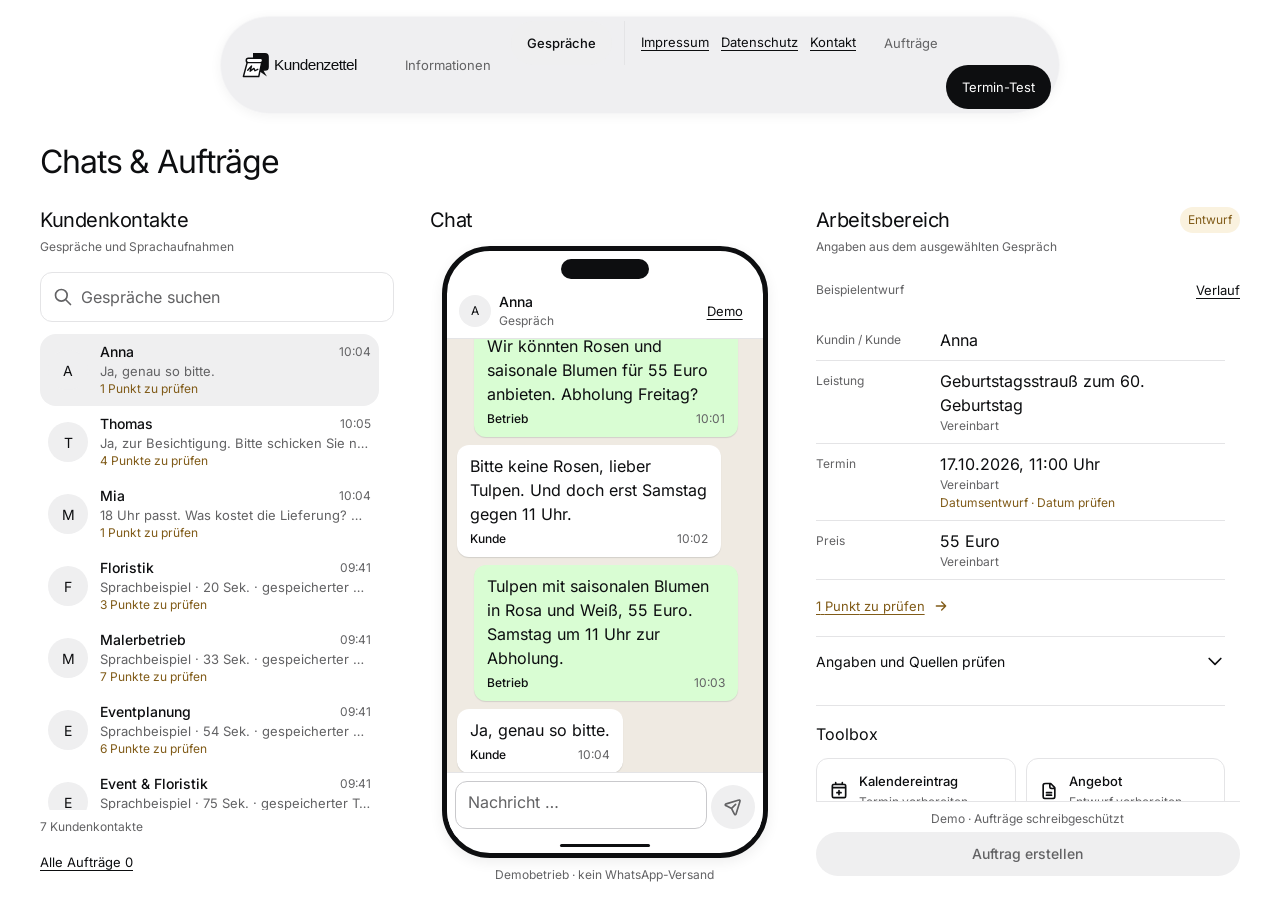
==== commit fffc91d8: "Publish interactive Kundenzettel calendar demo" ====
--- a/site/index.html
+++ b/site/index.html
@@ -1,3 +1,5 @@
-<!doctype html><html lang="de"><head><meta charset="UTF-8"><meta name="viewport" content="width=device-width, initial-scale=1.0, viewport-fit=cover"><title>Kundenzettel · Erkennungsprototyp</title>  <script type="module" crossorigin src="./assets/index-D2tfGQyt.js"></script>
-  <link rel="stylesheet" crossorigin href="./assets/index-BdleoFMA.css">
+<!doctype html><html lang="de"><head><meta charset="UTF-8"><meta name="viewport" content="width=device-width, initial-scale=1.0, viewport-fit=cover"><title>Kundenzettel · Erkennungsprototyp</title>  <script type="module" crossorigin src="./assets/index-1qxYBXHu.js"></script>
+  <link rel="modulepreload" crossorigin href="./assets/index-CD3GaUU8.js">
+  <link rel="stylesheet" crossorigin href="./assets/index-BbfLfKll.css">
+  <link rel="stylesheet" crossorigin href="./assets/index-D9HFbSi4.css">
 </head><body><div id="root"></div></body></html>
--- a/site/assets/index-BbfLfKll.css
+++ b/site/assets/index-BbfLfKll.css
@@ -0,0 +1 @@
+@font-face{font-family:Inter;src:url(./inter-latin-400-normal-C38fXH4l.woff2) format("woff2");font-weight:400;font-style:normal;font-display:swap}@font-face{font-family:Inter;src:url(./inter-latin-500-normal-Cerq10X2.woff2) format("woff2");font-weight:500;font-style:normal;font-display:swap}@font-face{font-family:Inter;src:url(./inter-latin-600-normal-LgqL8muc.woff2) format("woff2");font-weight:600;font-style:normal;font-display:swap}:root{--kz-font:Inter,Arial,sans-serif;--kz-canvas:#ffffff;--kz-surface:#fff;--kz-ink:#0d0e10;--kz-secondary:#626264;--kz-display-muted:#8e8e90;--kz-line:#e4e4e6;--kz-soft:#efeff0;--kz-hover:#e7e7e9;--kz-glass:rgb(237 237 239 / 88%);--kz-footer:#f1f3f8;--kz-chat-canvas:#efeae2;--kz-chat-in-bg:#ffffff;--kz-chat-out-bg:#d9fdd3;--kz-chat-border:transparent;--kz-success:#236445;--kz-success-bg:#edf5ef;--kz-warning:#805b18;--kz-warning-bg:#faf2df;--kz-danger:#a33030;--kz-danger-bg:#faeeee;--kz-space-1:4px;--kz-space-2:8px;--kz-space-3:12px;--kz-space-4:16px;--kz-space-5:24px;--kz-space-6:32px;--kz-space-7:48px;--kz-space-8:64px;--kz-space-9:96px;--kz-space-10:128px;--kz-space-11:192px;--kz-radius-field:12px;--kz-radius-card:24px;--kz-radius-media:48px;--kz-radius-pill:999px;--kz-content:1120px;--kz-reading:760px;--kz-nav-width:840px;--kz-page-gutter:clamp(20px,4vw,64px);--kz-nav-height:56px;--kz-nav-top:16px;--kz-blur:20px;--kz-fast:.15s;--kz-normal:.24s;--kz-reveal:.48s;--kz-ease:cubic-bezier(.2,.7,.2,1);--kz-glass-shadow:0 2px 12px rgb(0 0 0 / 5%)}@media(prefers-contrast:more){:root{--kz-secondary:var(--kz-ink);--kz-line:#767676;--kz-chat-border:var(--kz-ink);--kz-glass:var(--kz-surface)}}@media(forced-colors:active){:root{--kz-canvas:Canvas;--kz-surface:Canvas;--kz-ink:CanvasText;--kz-secondary:CanvasText;--kz-display-muted:CanvasText;--kz-line:CanvasText;--kz-soft:ButtonFace;--kz-hover:ButtonFace;--kz-glass:Canvas;--kz-footer:Canvas;--kz-chat-canvas:Canvas;--kz-chat-in-bg:Canvas;--kz-chat-out-bg:Canvas;--kz-chat-border:CanvasText;--kz-success:CanvasText;--kz-success-bg:Canvas;--kz-warning:CanvasText;--kz-warning-bg:Canvas;--kz-danger:CanvasText;--kz-danger-bg:Canvas}}*{box-sizing:border-box}body{margin:0;background:var(--kz-canvas);color:var(--kz-ink);font:400 16px/1.5 var(--kz-font);-webkit-font-smoothing:antialiased}button,input,select,textarea{color:inherit;font:inherit;-webkit-tap-highlight-color:transparent}button{border:0;background:transparent;cursor:pointer}[hidden]{display:none!important}html,body,#root{height:100%;overflow:hidden}html{scroll-behavior:auto;scroll-padding-top:0}.kz-app{height:100%}.kz-app strong{font-weight:500}.kz-app svg:not(.kz-brand),.kz-icon{display:block;width:20px;height:20px;flex-shrink:0}.kz-app .kz-icon--small{width:16px;height:16px}.kz-app .kz-icon--large{width:24px;height:24px}.kz-sr-only,.sr-only{position:absolute;width:1px;height:1px;padding:0;margin:-1px;overflow:hidden;clip:rect(0,0,0,0);white-space:nowrap;border:0}.kz-workspace{--kz-message-gap: 8px;height:var(--kz-viewport-height, 100dvh);display:flex;flex-direction:column;overflow:hidden;background:var(--kz-surface);color:var(--kz-ink);font:400 16px/1.5 var(--kz-font)}.kz-workspace button:disabled{cursor:default}.kz-workspace h1,.kz-workspace h2,.kz-workspace h3,.kz-workspace p{margin:0}.kz-workspace h1,.kz-workspace h2,.kz-workspace h3{font-weight:400;line-height:1.3;overflow-wrap:anywhere}.kz-workspace button,.kz-workspace a,.kz-workspace summary{touch-action:manipulation}.kz-app :focus-visible,.kz-dialog :focus-visible{outline:2px solid var(--kz-ink);outline-offset:4px}.kz-shell-header,.kz-shell-navigation{flex-shrink:0}.kz-shell-content{display:flex;flex-direction:column;flex:1;min-width:0;min-height:0;overflow:hidden}.kz-shell-header{padding-top:env(safe-area-inset-top,0px);border-bottom:1px solid var(--kz-line);background:var(--kz-surface)}.kz-header{display:flex;min-height:56px;padding:4px 12px;align-items:center;gap:8px}.kz-header-context{flex:1;min-width:0}.kz-header h1{font-size:18px;line-height:24px;letter-spacing:-.025em}.kz-header-context>p{font-size:12px;line-height:18px;color:var(--kz-secondary);overflow-wrap:anywhere}.kz-header-actions{display:flex;align-items:center;gap:4px;flex-shrink:0}.kz-brand{display:block;width:106px;height:26px;flex-shrink:0;color:var(--kz-ink);forced-color-adjust:auto}.kz-icon-button{display:inline-flex;align-items:center;justify-content:center;flex-shrink:0;width:44px;min-width:44px;height:44px;padding:12px;border:0;border-radius:var(--kz-radius-pill);background:transparent;color:var(--kz-ink);transition:background var(--kz-fast),transform var(--kz-fast)}.kz-icon-button:not(:disabled):hover{background:var(--kz-soft)}.kz-icon-button:disabled{background:var(--kz-soft);color:var(--kz-secondary);cursor:default;transform:none}.kz-back{margin-left:-4px}.kz-button,.kz-workspace button.kz-button{display:inline-flex;align-items:center;justify-content:center;gap:8px;min-height:44px;min-width:44px;padding:8px 16px;border:1px solid transparent;border-radius:var(--kz-radius-pill);background:var(--kz-soft);color:var(--kz-ink);font:500 14px/20px var(--kz-font);text-align:center;text-decoration:none;transition:background var(--kz-fast),transform var(--kz-fast),border-color var(--kz-fast)}.kz-button:not(:disabled):hover,.kz-workspace button.kz-button:not(:disabled):hover{background:var(--kz-hover)}.kz-button.kz-button--primary,.kz-workspace button.kz-button.kz-button--primary{background:var(--kz-ink);color:#fff}.kz-button.kz-button--primary:not(:disabled):hover,.kz-workspace button.kz-button.kz-button--primary:not(:disabled):hover{background:#303134}.kz-button.kz-button--secondary,.kz-button.secondary,.kz-button.kz-secondary{background:var(--kz-soft);color:var(--kz-ink)}.kz-button.kz-button--outline,.kz-workspace button.kz-button.kz-button--outline{border-color:#c9c9cc;background:transparent;color:var(--kz-ink)}.kz-button.kz-button--outline:not(:disabled):hover,.kz-workspace button.kz-button.kz-button--outline:not(:disabled):hover{background:var(--kz-soft)}.kz-button:not(:disabled):active,.kz-icon-button:not(:disabled):active{transform:scale(.98)}.kz-button:disabled,.kz-workspace button.kz-button:disabled,.kz-workspace button.kz-button.kz-button--primary:disabled,.kz-workspace button.kz-button.kz-button--outline:disabled{background:var(--kz-soft);border-color:transparent;color:var(--kz-secondary);cursor:default;transform:none}.kz-button.kz-button--text,.kz-workspace button.kz-button.kz-button--text,.kz-text-button,.kz-source-button{display:inline-flex;min-height:44px;min-width:44px;padding:8px 0;align-items:center;justify-content:flex-start;border:0;border-radius:0;background:transparent;color:var(--kz-ink);font:400 13px/20px var(--kz-font);text-align:left;text-decoration:underline;text-underline-offset:3px}.kz-source-button,.kz-button.kz-button--text.kz-source-button,.kz-workspace button.kz-button.kz-button--text.kz-source-button{font-size:12px;line-height:18px;color:var(--kz-secondary)}.kz-button.kz-button--text:not(:disabled):hover,.kz-workspace button.kz-button.kz-button--text:not(:disabled):hover,.kz-text-button:not(:disabled):hover,.kz-source-button:not(:disabled):hover{background:transparent;color:var(--kz-ink)}.kz-button.kz-button--text:disabled,.kz-workspace button.kz-button.kz-button--text:disabled,.kz-text-button:disabled{background:transparent;color:var(--kz-secondary);text-decoration:none;transform:none}.kz-view{display:flex;flex-direction:column;flex:1;width:100%;min-width:0;min-height:0;overflow:hidden}.kz-scroll{flex:1;min-width:0;min-height:0;overflow:auto;overscroll-behavior:contain;scroll-padding:12px;-webkit-overflow-scrolling:touch}.kz-toolbar{display:flex;align-items:center;justify-content:space-between;gap:8px;padding:0 16px;flex-shrink:0}.kz-tabbar,.kz-global-nav,.kz-context-tabs,.kz-conversation-tabs{display:flex;align-items:stretch;flex-shrink:0;gap:0}.kz-tabbar button,.kz-context-tabs button,.kz-conversation-tabs button{flex:1;min-width:0;min-height:44px;padding:8px 12px;color:var(--kz-secondary);border-bottom:2px solid transparent;font-size:14px;line-height:20px}.kz-tabbar button[aria-pressed=true],.kz-tabbar button[aria-current],.kz-context-tabs button[aria-pressed=true],.kz-context-tabs button[aria-current],.kz-conversation-tabs button[aria-pressed=true],.kz-conversation-tabs button[aria-current]{color:var(--kz-ink);border-bottom-color:var(--kz-ink);font-weight:500}.kz-tabbar,.kz-context-tabs,.kz-conversation-tabs{border-bottom:1px solid var(--kz-line)}.kz-view-links{display:flex;flex-shrink:0;align-items:center;gap:8px;padding:0 16px;font-size:12px;line-height:18px}.kz-global-nav{padding:0 12px env(safe-area-inset-bottom,0px);border-top:1px solid var(--kz-line);background:var(--kz-surface)}.kz-global-nav button{display:flex;flex:1;align-items:center;justify-content:center;gap:8px;min-width:0;min-height:52px;padding:8px 12px;border-radius:var(--kz-radius-pill);background:transparent;font-size:13px;line-height:20px;color:var(--kz-secondary)}.kz-global-nav button[aria-pressed=true],.kz-global-nav button[aria-current]{color:var(--kz-ink);font-weight:500;background:var(--kz-soft)}.kz-global-nav small{display:inline-flex;justify-content:center;align-items:center;min-width:20px;min-height:20px;font-size:12px;line-height:18px;border-radius:var(--kz-radius-pill);background:var(--kz-soft);color:var(--kz-ink);padding:0 4px}.kz-panel{border-top:1px solid var(--kz-line);padding:16px}.kz-note{font-size:12px;color:var(--kz-secondary);line-height:1.5}.kz-muted{color:var(--kz-secondary);font-size:12px;line-height:18px}.kz-date-note{font-size:12px;line-height:18px;color:var(--kz-secondary);overflow-wrap:anywhere;margin-block:4px}.kz-date-note>span{display:block}.kz-date-review,.kz-overview-facts small.kz-date-review{color:var(--kz-warning)}.kz-empty{padding:28px 16px;font-size:14px;color:var(--kz-secondary);line-height:1.5}.kz-notice{padding:8px 12px;background:var(--kz-warning-bg);color:var(--kz-warning);font-size:13px;line-height:20px;overflow-wrap:anywhere}.kz-notice.error,.kz-notice.kz-error{color:var(--kz-danger);background:var(--kz-danger-bg)}.kz-loading{padding:28px 16px;color:var(--kz-secondary)}.kz-notice p+p{margin-top:4px}.kz-notice .kz-text-button{color:inherit}.kz-search{display:flex;flex-shrink:0;align-items:center;gap:8px;min-height:48px;margin:12px 16px 4px;padding-left:12px;background:var(--kz-soft);border:1px solid transparent;border-radius:var(--kz-radius-field);color:var(--kz-secondary)}.kz-search:focus-within{outline:2px solid var(--kz-ink);outline-offset:4px}.kz-search input{width:100%;min-width:0;min-height:48px;padding:8px 12px 8px 0;background:transparent;border:0;outline:0;font-size:16px;line-height:24px;border-radius:inherit}.kz-search input:focus-visible{outline:0}.kz-search input::placeholder{color:var(--kz-secondary)}.kz-conversation-list{padding:8px 16px 16px}.kz-conversation-row{display:flex;align-items:center;gap:12px;width:100%;min-height:72px;padding:8px;border-radius:16px;text-align:left}.kz-conversation-row[aria-current=true]{background:var(--kz-soft)}.kz-conversation-row:not(:disabled):hover{background:var(--kz-hover)}.kz-conversation-row+.kz-conversation-row{border-top:1px solid var(--kz-line)}.kz-conversation-copy{min-width:0;flex:1}.kz-conversation-topline{display:flex;gap:12px;align-items:center;justify-content:space-between}.kz-conversation-topline strong{font-size:14px;line-height:20px;font-weight:500;min-width:0;overflow:hidden;text-overflow:ellipsis;white-space:nowrap}.kz-conversation-topline time{flex-shrink:0;font-size:12px;line-height:18px;color:var(--kz-secondary)}.kz-conversation-preview{display:block;white-space:nowrap;overflow:hidden;text-overflow:ellipsis;color:var(--kz-secondary);font-size:13px;line-height:18px}.kz-conversation-attention{display:block;font-size:12px;line-height:18px;color:var(--kz-secondary)}.kz-conversation-attention.needs-review{color:var(--kz-warning)}.kz-avatar{display:grid;place-items:center;height:40px;width:40px;border-radius:50%;background:var(--kz-soft);color:var(--kz-ink);flex-shrink:0;font-size:14px}.kz-messages{display:flex;flex-direction:column;align-items:flex-start;gap:var(--kz-message-gap);padding:12px;background:var(--kz-chat-canvas)}.kz-message{display:block;flex-shrink:0;min-width:0;width:fit-content;max-width:87%;padding:8px 12px;background:var(--kz-chat-in-bg);border:1px solid var(--kz-chat-border);border-radius:var(--kz-radius-field);box-shadow:0 1px 1px #0b141a1f;font-size:16px;line-height:24px;overflow-wrap:anywhere}.kz-message-out{align-self:flex-end;background:var(--kz-chat-out-bg)}.kz-message p{white-space:pre-wrap}.kz-message-meta{display:flex;align-items:baseline;justify-content:space-between;gap:12px;margin-top:4px;font-size:12px;line-height:18px}.kz-message-meta>span{font-weight:500}.kz-message time{display:block;color:var(--kz-secondary);text-align:right}.kz-delivery{display:block;color:var(--kz-secondary);font-size:12px;line-height:18px;text-align:right}.kz-message mark{background:#f4e5af;color:var(--kz-ink);border-radius:2px;padding:1px 0}.kz-message:focus{outline:none}.kz-message:focus-visible{outline:2px solid var(--kz-ink);outline-offset:4px}.kz-message:has(.kz-audio-message-card){width:100%}.kz-audio-message-card{min-width:0}.kz-audio-message-heading{display:flex;align-items:baseline;justify-content:space-between;gap:8px;font-size:14px}.kz-audio-duration,.kz-audio-eyebrow{font-size:12px;line-height:18px;color:var(--kz-secondary)}.kz-audio-player{display:block;width:100%;min-width:0;height:44px;margin:8px 0}.kz-audio-state,.kz-audio-review-note{font-size:12px;line-height:18px;color:var(--kz-secondary)}.kz-audio-state--failed,.kz-audio-state--pending{color:var(--kz-warning)}.kz-audio-preview{font-size:14px;line-height:20px;margin-top:8px!important}.kz-audio-playback-error{color:var(--kz-danger);font-size:13px;line-height:20px}.kz-audio-details{margin-top:4px}.kz-audio-details>summary{display:flex;align-items:center;min-height:44px;font-size:13px;text-decoration:underline;text-underline-offset:3px;cursor:pointer}.kz-audio-verbatim{white-space:pre-wrap;overflow-wrap:anywhere;font-size:15px;line-height:23px}.kz-audio-review-content{width:100%;max-width:800px;margin:0 auto;padding:16px}.kz-audio-review-heading h2{font-size:20px;line-height:28px;margin:4px 0 8px}.kz-audio-review-note{margin:8px 0!important}.kz-audio-section{padding:16px 0;border-bottom:1px solid var(--kz-line)}.kz-audio-section h3{font-size:16px;margin-bottom:8px}.kz-audio-facts{display:grid;grid-template-columns:repeat(2,minmax(0,1fr));gap:12px 16px;margin:12px 0}.kz-audio-facts dt{font-size:12px;line-height:18px;color:var(--kz-secondary)}.kz-audio-facts dd{margin:4px 0 0;font-size:14px;line-height:20px;overflow-wrap:anywhere}.kz-audio-metrics{display:grid;gap:12px;margin:12px 0;padding:0;list-style:none;font-size:14px}.kz-audio-metrics>li{padding-left:12px;border-left:2px solid var(--kz-line)}.kz-audio-findings{margin:0;padding:0;list-style:none}.kz-audio-finding{padding:12px 0;border-bottom:1px solid var(--kz-line)}.kz-audio-finding-heading{display:flex;flex-wrap:wrap;align-items:baseline;gap:4px 8px;font-size:14px}.kz-audio-section h4{font-size:14px;line-height:20px;font-weight:500;margin:12px 0 4px}.kz-audio-finding-heading h4{margin:0}.kz-audio-finding p{font-size:14px;line-height:21px;margin-top:4px}.kz-audio-finding--warning .kz-audio-finding-heading{color:var(--kz-warning)}.kz-audio-finding--error .kz-audio-finding-heading{color:var(--kz-danger)}.kz-audio-reference{margin-top:12px}.kz-audio-reference summary{min-height:44px;display:flex;align-items:center;font-size:14px;cursor:pointer}.kz-audio-state--running,.kz-audio-state--unconfigured,.kz-audio-state--unknown{color:var(--kz-warning)}.kz-audio-upload-form,.kz-audio-transcript-editor,.kz-audio-retry-actions{min-width:0;margin-top:12px}.kz-audio-upload-form input[type=file]{width:100%;max-width:100%;font-size:14px;overflow:hidden}.kz-audio-upload-form p{overflow-wrap:anywhere}.kz-audio-transcript-editor textarea{width:100%;min-width:0;min-height:144px;max-height:340px;resize:vertical;font-size:16px;line-height:24px}.kz-audio-versions,.kz-audio-report-list{margin:12px 0;padding:0;list-style:none}.kz-audio-versions>li,.kz-audio-report-list>li{padding:12px 0;border-bottom:1px solid var(--kz-line)}.kz-audio-report-list>li{display:flex;flex-wrap:wrap;align-items:center;gap:4px 12px;font-size:13px;line-height:20px}.kz-audio-report-list>li>span{flex:1 1 240px}.kz-audio-report-stage{padding:12px 0;border-top:1px solid var(--kz-line);font-size:14px}.kz-audio-report-table{max-width:100%;max-height:360px;overflow:auto}.kz-audio-report-table table{width:100%;border-collapse:collapse;table-layout:fixed;font-size:13px;line-height:20px}.kz-audio-report-table th,.kz-audio-report-table td{padding:8px;border-bottom:1px solid var(--kz-line);text-align:left;overflow-wrap:anywhere;vertical-align:top}.kz-audio-report-table th:first-child{width:65%}.kz-audio-failure-issues{margin:8px 0;padding-left:20px;font-size:13px;line-height:20px;overflow-wrap:anywhere}.kz-audio-review-return{flex-shrink:0;display:flex;justify-content:center;padding:8px 12px;border-top:1px solid var(--kz-line)}.kz-audio-review-return>.kz-button{width:100%;max-width:420px}.kz-audio-draft-note{padding:8px 16px;border-bottom:1px solid var(--kz-line);font-size:12px;line-height:18px;color:var(--kz-secondary)}.kz-audio-draft-note>span{display:block}.kz-budget-warning{margin:8px 16px}@media(max-width:359px){.kz-audio-facts{grid-template-columns:minmax(0,1fr)}}.kz-composer{flex-shrink:0;padding:8px 12px 4px;border-top:1px solid var(--kz-line);background:var(--kz-surface)}.kz-composer-row{display:flex;align-items:flex-end;gap:8px}.kz-composer textarea{flex:1;min-width:0;min-height:48px;max-height:120px;height:48px;padding:8px 12px;border:1px solid #c9c9cc;border-radius:var(--kz-radius-field);background:var(--kz-surface);font-size:16px;line-height:24px;resize:none;overflow-y:auto}.kz-composer textarea::placeholder{color:var(--kz-secondary)}.kz-composer-note{min-height:20px;padding-top:4px;font-size:12px;text-align:center;color:var(--kz-secondary);line-height:18px}.kz-send,.kz-workspace button.kz-send{display:grid;flex-shrink:0;place-items:center;height:44px;width:44px;border-radius:var(--kz-radius-pill);background:var(--kz-ink);color:#fff}.kz-send:not(:disabled):hover,.kz-workspace button.kz-send:not(:disabled):hover{background:#303134}.kz-workspace button.kz-send:disabled{background:var(--kz-soft);color:var(--kz-secondary)}.kz-reading{width:100%;padding:16px;max-width:720px;margin:0 auto}.kz-reading p{line-height:1.6;margin-bottom:16px}.kz-reading h2{font-size:16px;margin:24px 0 8px}.kz-reading .kz-lead{font-size:16px;line-height:1.5}.kz-form{display:grid;gap:16px;margin-bottom:16px}.kz-form label{display:grid;gap:8px;font-size:14px;line-height:20px}.kz-field-control,.kz-form input,.kz-form textarea,.kz-form select{display:block;min-width:0;width:100%;min-height:48px;padding:8px 12px;border:1px solid #c9c9cc;border-radius:var(--kz-radius-field);background:var(--kz-surface);color:var(--kz-ink);font:400 16px/24px var(--kz-font)}.kz-field-control:disabled,.kz-form input:disabled,.kz-form textarea:disabled,.kz-form select:disabled{background:var(--kz-soft);color:var(--kz-secondary);cursor:default}.kz-field-control[aria-invalid=true]{border-color:var(--kz-danger)}.kz-field-control-error{color:var(--kz-danger);font-size:13px;line-height:20px}.kz-search .kz-field-control{width:100%;min-height:48px;padding:8px 12px 8px 0;border:0;background:transparent}.kz-form textarea{line-height:1.5;resize:vertical}.kz-form input[type=checkbox]{width:20px;min-height:20px;height:20px}.kz-draft-overview,.kz-order-overview{padding:16px;border-bottom:1px solid var(--kz-line)}.kz-mobile-shell .kz-draft-toolbar{display:none}.kz-mobile-shell .kz-draft-overview{padding-block:12px}.kz-draft-overview h2,.kz-order-overview h2{font-size:20px;line-height:28px;letter-spacing:-.025em}.kz-overview-facts{display:grid;grid-template-columns:minmax(0,1.3fr) minmax(0,1fr);gap:12px;margin:12px 0 0}.kz-overview-facts div{min-width:0}.kz-overview-facts dt{font-size:12px;line-height:18px;color:var(--kz-secondary)}.kz-overview-facts dd{margin:4px 0 0;font-size:14px;line-height:20px;overflow-wrap:anywhere}.kz-overview-facts small{display:block;font-size:12px;line-height:18px;color:var(--kz-secondary);margin-top:4px}.kz-review-summary{min-height:44px;margin-top:4px;padding:8px 0;color:var(--kz-warning)!important;font-size:13px!important;text-align:left}.kz-review-summary span{margin-left:8px}.kz-recognition-status{padding:8px 16px;color:var(--kz-secondary);font-size:12px;line-height:18px}.kz-order-groups{padding:0 16px 8px}.kz-group-controls{display:none}.kz-desktop-shell .kz-group-controls{display:flex;justify-content:flex-end;gap:16px;font-size:12px}.kz-order-group{border-bottom:1px solid var(--kz-line)}.kz-order-group>summary{display:grid;grid-template-columns:minmax(0,1fr) 20px;grid-template-areas:"title chevron" "preview chevron";align-items:center;min-height:64px;padding:12px 0;cursor:pointer;list-style:none;gap:4px 12px}.kz-mobile-shell .kz-order-group>summary{min-height:60px;padding-block:8px}.kz-order-group>summary::-webkit-details-marker{display:none}.kz-group-title{grid-area:title;font-size:14px;line-height:20px;font-weight:500;display:flex;flex-wrap:wrap;align-items:center;gap:8px}.kz-group-title small{font-size:12px;line-height:18px;font-weight:400;color:var(--kz-warning)}.kz-group-issue-count{font-size:12px;line-height:18px;font-weight:500;color:var(--kz-warning)}.kz-group-preview{grid-area:preview;font-size:12px;line-height:18px;color:var(--kz-secondary);overflow:hidden;text-overflow:ellipsis;white-space:nowrap}.kz-group-chevron{grid-area:chevron;display:flex;justify-content:center;align-items:center;color:var(--kz-secondary)}.kz-order-group[open] .kz-group-chevron{transform:rotate(180deg)}.kz-group-content{padding-bottom:8px}.kz-field{padding:12px 0;border-top:1px solid var(--kz-line)}.kz-field-heading{display:flex;gap:8px;flex-wrap:wrap;align-items:center;justify-content:space-between}.kz-field-heading strong{font-size:14px;line-height:20px;font-weight:500}.kz-status,.kz-field-status{display:inline-flex;flex-shrink:0;align-items:center;gap:4px;padding:4px 8px;font-size:12px;line-height:18px;font-weight:400;border-radius:var(--kz-radius-pill);color:var(--kz-secondary);background:var(--kz-soft)}.kz-status--agreed,.kz-status--success,.kz-field-status.agreed{background:var(--kz-success-bg);color:var(--kz-success)}.kz-status--review,.kz-status--warning,.kz-field-status.review{background:var(--kz-warning-bg);color:var(--kz-warning)}.kz-status--manual,.kz-field-status.manual{box-shadow:inset 2px 0 var(--kz-success)}.kz-status--excluded,.kz-status--danger,.kz-field-status.excluded{color:var(--kz-danger);background:var(--kz-danger-bg)}.kz-field-value{display:flex;justify-content:space-between;gap:12px;align-items:flex-start}.kz-field-value p{padding-top:8px;white-space:pre-wrap;font-size:16px;line-height:24px;min-width:0;overflow-wrap:anywhere}.kz-field-value .kz-text-button{flex-shrink:0;font-size:12px}.kz-proposal,.kz-question{margin:8px 0;padding:8px 12px;border-left:2px solid var(--kz-warning);background:var(--kz-warning-bg);font-size:14px;line-height:20px}.kz-proposal p,.kz-question p{margin:4px 0;overflow-wrap:anywhere}.kz-proposal-actions,.kz-field-actions{display:flex;flex-wrap:wrap;gap:12px}.kz-actions{display:flex;align-items:center;flex-wrap:wrap;gap:8px;margin-top:8px}.kz-field-protection{margin-top:4px!important}.kz-proposal button{margin-right:12px}.kz-review-questions{margin:8px 16px}.kz-review-questions>summary{min-height:44px;padding:8px 0;color:var(--kz-warning);font-size:13px;cursor:pointer}.kz-draft-actions{flex-shrink:0;display:grid;gap:4px;padding:8px 16px;border-top:1px solid var(--kz-line);background:var(--kz-surface)}.kz-draft-actions>.kz-button{width:100%}.kz-draft-actions p{font-size:12px;line-height:18px;color:var(--kz-secondary);text-align:center}.kz-order-list{padding:4px 16px 16px}.kz-order-row{display:grid;width:100%;gap:4px 12px;grid-template-columns:minmax(0,1fr) auto;padding:16px 0;border-bottom:1px solid var(--kz-line)!important;text-align:left}.kz-order-row strong{font-size:14px;line-height:20px;font-weight:500;overflow-wrap:anywhere}.kz-order-row time,.kz-order-row>span{font-size:12px;line-height:18px;color:var(--kz-secondary)}.kz-order-row>strong{grid-column:1 / -1}.kz-order-row{position:relative;display:flex;flex-direction:column;padding-right:20px}.kz-order-row-top{display:flex;align-items:center;justify-content:space-between;gap:12px;font-size:13px!important;color:var(--kz-ink)!important}.kz-row-chevron{position:absolute;right:0;top:50%;transform:translateY(-50%)}.kz-empty-state{padding:28px 16px;max-width:520px}.kz-empty-state strong{font-size:16px;font-weight:500}.kz-empty-state p{color:var(--kz-secondary);margin-top:8px;font-size:14px;line-height:1.6}.kz-order-overview>p{font-size:13px;margin-top:8px}.kz-snapshot-messages{margin:16px;border-top:1px solid var(--kz-line)}.kz-snapshot-messages summary{min-height:44px;padding:8px 0;font-size:14px;line-height:20px;cursor:pointer}.kz-snapshot-messages p{padding:8px 0;font-size:16px;line-height:24px;white-space:pre-wrap;overflow-wrap:anywhere}.kz-source-controls{display:flex;justify-content:space-between;gap:8px;align-items:center;padding:0 12px;min-height:44px;border-bottom:1px solid var(--kz-line);flex-shrink:0;font-size:12px;color:var(--kz-secondary)}.kz-source-controls button{min-width:44px;min-height:44px}.kz-source-origin{color:var(--kz-secondary);font-size:12px}.kz-source-toolbar{display:flex;align-items:center;gap:12px;padding:8px 12px;border-bottom:1px solid var(--kz-line);flex-shrink:0}.kz-source-toolbar>div:first-child{flex:1;min-width:0}.kz-source-toolbar strong{display:block;font-size:13px;font-weight:500;overflow-wrap:anywhere;max-height:76px;overflow:auto}.kz-source-toolbar>div:first-child>span{display:block;margin-top:4px;font-size:12px;line-height:18px;color:var(--kz-secondary)}.kz-source-pagination{display:flex;flex-shrink:0;align-items:center;font-size:12px;line-height:18px}.kz-source-pagination span{min-width:32px;text-align:center}.kz-source-return{display:flex;flex-shrink:0;justify-content:center;padding:8px 12px max(8px,env(safe-area-inset-bottom,0px));border-top:1px solid var(--kz-line);background:var(--kz-surface)}.kz-source-return>.kz-button{width:100%;max-width:420px}.kz-history{padding:0 16px 16px}.kz-history-view>.kz-scroll{padding:0 16px 16px}.kz-history-note{color:var(--kz-secondary);font-size:12px;line-height:18px;padding:12px 0}.kz-history-group{padding:12px 0;border-bottom:1px solid var(--kz-line)}.kz-history-group>summary{min-height:44px;display:flex;flex-wrap:wrap;justify-content:space-between;align-items:center;gap:8px;cursor:pointer;font-size:13px}.kz-history-row,.kz-history-event{padding:12px 0;border-bottom:1px solid var(--kz-line);font-size:13px;overflow-wrap:anywhere}.kz-history-row:last-child,.kz-history-event:last-child{border-bottom:0}.kz-history-row strong,.kz-history-event strong{font-size:13px;font-weight:500}.kz-history-row time,.kz-history-event time{display:block;color:var(--kz-secondary);font-size:12px;line-height:18px;margin-top:4px}.kz-history-row p,.kz-history-event p{margin-top:8px}.kz-history-row .kz-text-button,.kz-history-event .kz-text-button{font-size:12px}.kz-history-group>summary>span{font-size:12px;line-height:18px;color:var(--kz-secondary)}.kz-timeline{margin:0;padding:0 0 0 12px;border-left:1px solid var(--kz-line);list-style:none}.kz-timeline-event{position:relative;padding:12px 0;border-bottom:1px solid var(--kz-line);font-size:14px;line-height:20px;overflow-wrap:anywhere}.kz-timeline-event:last-child{border-bottom:0}.kz-timeline-event:before{content:"";position:absolute;left:-16px;top:20px;width:8px;height:8px;border-radius:50%;background:var(--kz-secondary)}.kz-event-heading{display:flex;flex-wrap:wrap;justify-content:space-between;align-items:baseline;gap:4px 12px}.kz-event-heading strong{font-size:13px;font-weight:500}.kz-event-heading>span{font-size:12px;line-height:18px;color:var(--kz-secondary)}.kz-event-before{color:var(--kz-secondary)}.kz-timeline-event>p{margin-top:8px}.kz-timeline-event .kz-text-button{font-size:12px;line-height:18px;padding-block:8px}.kz-dialog{width:min(520px,calc(100% - 24px));max-width:none;max-height:calc(var(--kz-viewport-height, 100dvh) - 24px);padding:0;border:1px solid var(--kz-line);border-radius:var(--kz-radius-card);background:var(--kz-surface);overflow:hidden;color:var(--kz-ink)}.kz-dialog[open]{display:flex;flex-direction:column}.kz-dialog::backdrop{background:#0d0e1047}.kz-dialog-header{display:flex;flex-shrink:0;align-items:center;justify-content:space-between;gap:12px;padding:8px 16px;border-bottom:1px solid var(--kz-line)}.kz-dialog-header h2{flex:1;min-width:0;overflow-wrap:anywhere;font-size:20px;line-height:28px;margin:0;font-weight:400}.kz-dialog-content,.kz-dialog-body{flex:1 1 auto;min-height:0;overflow:auto;padding:16px;overscroll-behavior:contain}.kz-dialog-content .kz-note,.kz-dialog-body .kz-note{margin:12px 0}.kz-detail-list{margin:16px 0}.kz-detail-list dt{font-size:12px;line-height:18px;color:var(--kz-secondary);margin-top:12px}.kz-detail-list dd{margin:4px 0 0;font-size:16px;line-height:24px;overflow-wrap:anywhere}.kz-detail-list dd .kz-status{display:table;margin-top:4px}.kz-dialog .kz-form{margin:0}.kz-acknowledge{display:flex;align-items:flex-start;gap:12px;min-height:44px;padding:12px 0;font-size:14px;line-height:20px}.kz-acknowledge input{width:20px;height:20px;margin:0;flex-shrink:0}.kz-desktop-shell>.kz-shell-header{width:100%;max-width:1380px;margin:0 auto;padding:max(16px,env(safe-area-inset-top,0px)) 40px 20px;border-bottom:0}.kz-desktop-shell>.kz-shell-header .kz-header{position:relative;z-index:20;width:min(840px,100%);margin:0 auto 28px;min-height:56px;padding:4px 8px 4px 20px;border:1px solid rgb(255 255 255 / 40%);border-radius:var(--kz-radius-pill);background:var(--kz-glass);backdrop-filter:blur(var(--kz-blur));-webkit-backdrop-filter:blur(var(--kz-blur));box-shadow:var(--kz-glass-shadow)}.kz-desktop-shell .kz-brand{width:144px;height:32px}.kz-desktop-shell .kz-workspace-heading{display:flex;flex-wrap:wrap;align-items:flex-end;justify-content:space-between;gap:12px 24px}.kz-desktop-shell .kz-workspace-title{display:flex;align-items:center;gap:8px}.kz-desktop-shell .kz-workspace-heading h1{margin:0;font-size:32px;line-height:40px;letter-spacing:-.035em}.kz-desktop-shell .kz-workspace-services{display:flex;flex-wrap:wrap;align-items:center;justify-content:flex-end;gap:4px 12px}.kz-desktop-shell .kz-workspace-services .kz-legal-navigation{margin:0}.kz-desktop-shell .kz-workspace-subtitle{padding:5px 10px;border-radius:var(--kz-radius-pill);background:var(--kz-soft);color:var(--kz-secondary);font-size:12px;line-height:18px}.kz-desktop-shell>.kz-shell-content{width:100%;max-width:1380px;margin:0 auto;padding:0 40px max(16px,env(safe-area-inset-bottom,0px));overflow:hidden}.kz-desktop-shell--focused>.kz-shell-content{max-width:none;padding-inline:24px}.kz-desktop-columns,.kz-desktop-grid,.kz-desktop-workspace{display:grid;flex:1;min-height:0;min-width:0;width:100%;grid-template-columns:minmax(220px,1fr) 350px minmax(300px,1.2fr);gap:36px}.kz-desktop-shell .kz-desktop-workspace{height:100%}.kz-desktop-columns>*,.kz-desktop-grid>*,.kz-desktop-workspace>*{min-width:0;min-height:0}.kz-desktop-pane{display:flex;flex-direction:column;overflow:hidden}.kz-desktop-workspace .kz-scroll{overflow-x:hidden;overflow-y:auto;overscroll-behavior-y:contain;scrollbar-gutter:stable}.kz-conversations>[role=search]{flex-shrink:0}.kz-pane-header{display:flex;align-items:center;justify-content:space-between;gap:8px;min-height:52px;padding:4px 16px;border-bottom:1px solid var(--kz-line)}.kz-desktop-shell .kz-pane-header{flex-shrink:0;min-height:36px;padding:0;border-bottom:0}.kz-workspace h2.kz-pane-header,.kz-pane-header h2{font-size:16px;line-height:24px}.kz-desktop-shell h2.kz-pane-header,.kz-desktop-shell .kz-pane-header h2{font-size:20px;line-height:26px;letter-spacing:-.025em}.kz-pane-description{flex-shrink:0;margin:0 0 12px!important;font-size:12px;line-height:18px;color:var(--kz-secondary)}.kz-desktop-shell .kz-search{margin:4px 0 12px;background:var(--kz-surface);border-color:var(--kz-line)}.kz-desktop-shell .kz-conversation-list{padding:0}.kz-desktop-shell .kz-conversation-row{padding-inline:8px;border-radius:16px}.kz-desktop-shell .kz-conversation-row+.kz-conversation-row{border-top:0}.kz-desktop-shell .kz-conversation-row[aria-current=true]{background:var(--kz-soft)}.kz-contact-footer{flex-shrink:0;display:flex;flex-direction:column;align-items:flex-start;gap:4px;padding-top:8px;color:var(--kz-secondary);font-size:12px;line-height:18px}.kz-desktop-shell .kz-draft-overview,.kz-desktop-shell .kz-order-groups,.kz-desktop-shell .kz-draft-toolbar,.kz-desktop-shell .kz-draft-actions{padding-inline:0}.kz-desktop-shell .kz-draft-overview{padding-block:8px}.kz-workbench-facts{margin:0}.kz-workbench-facts>div{display:grid;grid-template-columns:112px minmax(0,1fr);gap:12px;padding:8px 0;border-bottom:1px solid var(--kz-line)}.kz-workbench-facts dt{color:var(--kz-secondary);font-size:12px;line-height:24px}.kz-workbench-facts dd{margin:0;min-width:0;overflow-wrap:anywhere;font-size:16px;line-height:24px}.kz-workbench-facts small{display:block;color:var(--kz-secondary);font-size:12px;line-height:18px}.kz-workbench-facts small.kz-date-review{color:var(--kz-warning)}.kz-workbench-review>summary{display:flex;align-items:center;justify-content:space-between;gap:8px;min-height:48px;padding:8px 0;cursor:pointer;font-size:14px;list-style:none}.kz-workbench-review>summary::-webkit-details-marker{display:none}.kz-workbench-review[open]>summary>svg{transform:rotate(180deg)}.kz-workbench-review>.kz-order-groups{border-top:1px solid var(--kz-line)}.kz-desktop-shell .kz-draft-overview h2{font-size:18px;line-height:24px}.kz-desktop-shell .kz-overview-facts{margin-top:4px}.kz-desktop-shell .kz-order-group>summary{min-height:48px;padding-block:6px;gap:2px 12px}.kz-desktop-shell .kz-audio-draft-note{display:flex;align-items:center;justify-content:space-between;gap:8px;padding:0}.kz-desktop-shell .kz-field{display:grid;grid-template-columns:100px minmax(0,1fr);gap:4px 12px;align-items:start;padding-block:8px}.kz-desktop-shell .kz-field-heading{grid-column:1;grid-row:1 / span 2;justify-content:flex-start;align-items:flex-start;flex-direction:column}.kz-desktop-shell .kz-field-value,.kz-desktop-shell .kz-field>.kz-date-note,.kz-desktop-shell .kz-field>.kz-source-button,.kz-desktop-shell .kz-field>.kz-field-protection{grid-column:2}.kz-desktop-shell .kz-field-value{gap:8px;flex-wrap:wrap}.kz-desktop-shell .kz-field-value p{flex:1 1 120px;padding-top:0}.kz-desktop-shell .kz-field>.kz-source-button{justify-self:start}.kz-desktop-shell .kz-field>.kz-proposal{grid-column:1 / -1}.kz-desktop-shell .kz-reading{padding:24px}.kz-desktop-shell .kz-global-nav{border-top:0;padding:0;background:transparent}.kz-desktop-shell .kz-global-nav button{min-height:44px;flex:none;padding:8px 16px}.kz-desktop-shell .kz-header-actions{flex:1;flex-wrap:wrap;justify-content:flex-end;gap:8px;min-width:0}.kz-desktop-shell .kz-header-actions>.kz-button.kz-button--text{padding-inline:12px;text-decoration:none;color:var(--kz-secondary)}.kz-desktop-shell .kz-header-actions .kz-global-nav{flex:1;flex-wrap:wrap;justify-content:flex-start;align-items:center}.kz-desktop-shell .kz-header-actions .kz-global-nav button:last-child{margin-left:auto;background:var(--kz-ink);color:var(--kz-surface)}.kz-desktop-shell .kz-header-actions .kz-global-nav button:last-child:hover{background:#303134}@media(min-width:951px)and (max-width:1100px){.kz-desktop-shell>.kz-shell-header{padding-inline:24px}.kz-desktop-shell>.kz-shell-content{padding-inline:24px}.kz-desktop-shell .kz-desktop-workspace{grid-template-columns:minmax(190px,1fr) 326px minmax(280px,1.15fr);gap:20px}.kz-desktop-shell .kz-field{grid-template-columns:80px minmax(0,1fr)}}@media(max-height:720px)and (min-width:951px){.kz-desktop-shell>.kz-shell-header{padding-top:8px;padding-bottom:12px}.kz-desktop-shell>.kz-shell-header .kz-header{margin-bottom:16px}.kz-desktop-shell .kz-workspace-heading h1{font-size:28px;line-height:36px}}@media(max-width:380px){.kz-header{padding-inline:8px;gap:8px}.kz-brand{width:96px}.kz-message{max-width:90%}.kz-overview-facts{gap:8px}}@media(max-height:480px)and (orientation:landscape){.kz-header{min-height:56px}.kz-global-nav button{min-height:44px}.kz-composer-note{display:none}}@media(prefers-reduced-motion:reduce){.kz-app *,.kz-dialog *{scroll-behavior:auto!important;transition:none!important;animation:none!important}.kz-button:active,.kz-icon-button:active{transform:none!important}}@supports not (backdrop-filter: blur(1px)){.kz-desktop-shell>.kz-shell-header .kz-header{background:#ededee}}@media(prefers-contrast:more),(forced-colors:active){.kz-message{border-width:2px;box-shadow:none}.kz-message mark{text-decoration:underline;text-decoration-thickness:2px;text-underline-offset:3px}.kz-desktop-shell>.kz-shell-header .kz-header{border-color:var(--kz-ink);background:var(--kz-surface);backdrop-filter:none;-webkit-backdrop-filter:none;box-shadow:none}}@media(forced-colors:active){.kz-message mark{background:Mark;color:MarkText}:is(.kz-workspace,.kz-dialog) :is(.kz-button,.kz-icon-button,.kz-send),.kz-workspace .kz-global-nav button{border:1px solid ButtonText!important;background:ButtonFace!important;color:ButtonText!important}:is(.kz-workspace,.kz-dialog) :is(.kz-button,.kz-icon-button,.kz-send):disabled{border-color:GrayText!important;color:GrayText!important}:is(.kz-workspace,.kz-dialog) :is(.kz-field-control,input,textarea,select,.kz-search){border-color:ButtonText}.kz-workspace :is([aria-current=true],[aria-current=page],[aria-pressed=true]){outline:2px solid Highlight;outline-offset:-2px}.kz-app :focus-visible,.kz-dialog :focus-visible{outline-color:Highlight}}
--- a/site/assets/index-D9HFbSi4.css
+++ b/site/assets/index-D9HFbSi4.css
@@ -0,0 +1 @@
+.kz-legal-navigation{display:flex;justify-content:center;gap:24px;flex-shrink:0;min-height:44px;border-top:1px solid var(--kz-border,#e3e3e3);font-size:13px}.kz-legal-navigation a{display:inline-flex;align-items:center;justify-content:center;min-height:44px;min-width:44px;color:inherit;text-decoration:underline;text-underline-offset:3px}.kz-legal-navigation a:focus-visible{outline:2px solid currentColor;outline-offset:-3px}.kz-legal-navigation--header{justify-content:flex-start;gap:16px;border:0;margin-inline:12px;font-size:13px;white-space:nowrap}.kz-platform-header .kz-legal-navigation--header{gap:12px;margin-inline:12px;padding-left:16px;border-left:1px solid var(--kz-line)}.kz-desktop-phone{display:flex;flex:1;flex-direction:column;align-items:center;min-width:0;min-height:0;padding-top:8px}.kz-phone-frame{display:flex;flex-direction:column;flex:0 1 622px;width:min(100%,326px);min-height:0;overflow:hidden;border:5px solid var(--kz-ink);border-radius:48px;background:var(--kz-surface);box-shadow:0 4px 14px #00000012}.kz-phone-camera{display:flex;justify-content:center;flex-shrink:0;height:32px;padding-top:8px}.kz-phone-camera>span{width:88px;height:20px;border-radius:var(--kz-radius-pill);background:var(--kz-ink)}.kz-phone-contact{display:flex;align-items:center;gap:8px;flex-shrink:0;min-height:56px;padding:4px 12px;border-bottom:1px solid var(--kz-line)}.kz-phone-contact>div{flex:1;min-width:0}.kz-phone-contact strong{display:block;font-size:14px;line-height:20px;overflow-wrap:anywhere}.kz-phone-contact>div>span{display:block;color:var(--kz-secondary);font-size:12px;line-height:18px}.kz-phone-contact .kz-avatar{width:32px;height:32px;font-size:12px}.kz-phone-frame>.kz-chat{flex:1;min-height:0}.kz-phone-frame .kz-messages{padding:10px}.kz-phone-frame .kz-message{max-width:94%}.kz-phone-frame .kz-composer{padding:8px}.kz-phone-frame .kz-composer-row{gap:4px}.kz-phone-frame .kz-composer-note{display:none}.kz-phone-home{display:flex;justify-content:center;flex-shrink:0;height:16px;align-items:center}.kz-phone-home>span{width:90px;height:3px;border-radius:var(--kz-radius-pill);background:var(--kz-ink)}.kz-phone-caption{flex-shrink:0;padding-top:8px;color:var(--kz-secondary);font-size:12px;line-height:18px;text-align:center}@media(prefers-contrast:more),(forced-colors:active){.kz-phone-frame{box-shadow:none}}.kz-toolbox{container-type:inline-size;container-name:kz-toolbox;min-width:0;margin-top:20px;padding-top:16px;border-top:1px solid var(--kz-line);color:var(--kz-ink)}.kz-toolbox .kz-toolbox-title{margin:0 0 12px;font-size:16px;font-weight:400;line-height:24px}.kz-toolbox-list{display:grid;grid-template-columns:repeat(2,minmax(0,1fr));gap:10px;margin:0;padding:0;list-style:none}.kz-toolbox-card{display:flex;align-items:center;min-width:0;min-height:64px;gap:10px;padding:12px;border:1px solid var(--kz-line);border-radius:var(--kz-radius-field);background:var(--kz-surface)}.kz-toolbox-card>div{min-width:0}.kz-toolbox-icon{display:block;flex:0 0 20px;color:inherit}.kz-toolbox-card strong,.kz-toolbox-card span{display:block;overflow-wrap:anywhere}.kz-toolbox-card strong{font-size:13px;line-height:20px;font-weight:500}.kz-toolbox-card span{margin-top:2px;color:var(--kz-secondary);font-size:12px;line-height:18px}.kz-toolbox .kz-toolbox-note{margin:10px 0 0;color:var(--kz-secondary);font-size:12px;line-height:18px}@container kz-toolbox (max-width: 319px){.kz-toolbox-list{grid-template-columns:minmax(0,1fr)}}@media(forced-colors:active){.kz-toolbox,.kz-toolbox-card{border-color:CanvasText}.kz-toolbox-card{background:Canvas;color:CanvasText}.kz-toolbox-card span,.kz-toolbox .kz-toolbox-note{color:CanvasText}}.kz-paged-region{display:flex;flex:1;flex-direction:column;min-height:0;min-width:0}.kz-paged-viewport{flex:1;min-height:0;min-width:0;overflow:clip}.kz-paged-content{display:block;height:100%;width:100%;column-count:1;column-gap:0;column-fill:auto;overflow:visible}.kz-page-controls{display:flex;flex-shrink:0;align-items:center;justify-content:center;gap:8px;min-height:44px;border-top:1px solid var(--kz-line);background:var(--kz-surface)}.kz-page-controls>span{min-width:96px;text-align:center;font-size:12px;line-height:18px;color:var(--kz-secondary)}.kz-review-workspace.kz-audio-review-view{overflow:hidden}.kz-review-workspace .kz-audio-review-content{display:flex;flex-direction:column;max-width:none;margin:0;padding:12px 20px 0;flex:1;min-width:0;min-height:0;overflow:hidden}.kz-review-workspace .kz-audio-review-content>.kz-review-recording,.kz-review-workspace .kz-audio-review-content>.kz-review-context,.kz-review-workspace .kz-audio-review-content>.kz-review-tabs,.kz-review-workspace .kz-audio-review-content>.kz-review-compact-tabs{flex-shrink:0}.kz-review-workspace .kz-review-pages .kz-page-controls{justify-content:flex-start}.kz-review-workspace .kz-review-panel{padding:4px 2px 8px}.kz-review-workspace .kz-review-recording{display:grid;grid-template-columns:minmax(200px,.8fr) minmax(0,1.2fr);align-items:center;gap:12px 24px}.kz-review-workspace .kz-audio-review-heading h2{margin:0;font-size:22px;line-height:30px}.kz-review-workspace .kz-audio-review-heading>p{margin-top:2px;font-size:14px}.kz-review-workspace .kz-review-player{min-width:0}.kz-review-workspace .kz-review-file-player{display:none}.kz-review-workspace .kz-audio-player{margin:0 0 4px}.kz-review-workspace .kz-review-context{margin:8px 0}.kz-review-workspace .kz-review-tabs{display:flex;flex-wrap:wrap;min-width:0;gap:4px;border-bottom:1px solid var(--kz-line);margin:8px 0 12px}.kz-review-workspace .kz-review-tabs>button{min-width:44px;min-height:44px;padding:8px 16px;font-size:14px;line-height:20px;color:var(--kz-secondary);border-bottom:2px solid transparent}.kz-review-workspace .kz-review-tabs>button[aria-pressed=true]{color:var(--kz-ink);border-bottom-color:var(--kz-ink);font-weight:500}.kz-review-workspace .kz-review-compact-tabs{display:none}.kz-review-workspace .kz-review-panel{min-width:0;max-width:none}.kz-review-workspace .kz-review-panel .kz-button,.kz-review-workspace .kz-review-choice,.kz-review-workspace .kz-review-pager{break-inside:avoid}.kz-review-workspace .kz-review-panel h3{font-size:18px;line-height:26px}.kz-review-workspace .kz-review-panel-heading{display:flex;flex-wrap:wrap;align-items:center;justify-content:space-between;gap:4px 16px}.kz-review-workspace .kz-review-columns{display:grid;grid-template-columns:repeat(2,minmax(0,1fr));gap:20px}.kz-review-workspace .kz-review-card{min-width:0}.kz-review-workspace .kz-review-card>*+*{margin-top:12px}.kz-review-workspace .kz-review-choice{display:flex;align-items:center;gap:12px;font-size:13px;line-height:20px;min-width:0;margin:8px 0}.kz-review-workspace .kz-review-choice select{flex:1;min-width:0;max-width:100%;min-height:44px}.kz-review-workspace .kz-audio-facts{grid-template-columns:repeat(3,minmax(0,1fr));gap:12px 24px;margin:12px 0}.kz-review-workspace .kz-audio-facts>div{min-width:0;break-inside:avoid}.kz-review-workspace .kz-audio-facts dd{font-size:14px;line-height:20px}.kz-review-workspace .kz-review-text{min-width:0;margin:8px 0}.kz-review-workspace .kz-audio-verbatim{font-size:16px;line-height:24px;white-space:pre-wrap;overflow-wrap:anywhere}.kz-review-workspace .kz-review-pager{display:flex;align-items:center;gap:12px;margin:8px 0;font-size:13px;line-height:20px}.kz-review-workspace .kz-review-pager>span{min-width:0}.kz-review-workspace .kz-audio-finding{padding:8px 0}.kz-review-workspace .kz-audio-finding-heading h4{font-size:17px;line-height:24px}.kz-review-workspace .kz-audio-findings p{font-size:16px;line-height:24px}.kz-review-workspace .kz-audio-metrics{display:grid;grid-template-columns:repeat(2,minmax(0,1fr));gap:24px}.kz-review-workspace .kz-audio-metrics .kz-audio-facts{grid-template-columns:repeat(2,minmax(0,1fr))}.kz-review-workspace .kz-audio-transcript-editor{display:grid;gap:8px;margin:8px 0 0}.kz-review-workspace .kz-audio-transcript-editor label{display:block;font-size:14px}.kz-review-workspace .kz-audio-transcript-editor textarea{display:block;min-height:144px;height:144px;max-height:none;resize:none;margin-top:4px;font-size:16px;line-height:24px}.kz-review-workspace .kz-audio-transcript-editor>.kz-button{justify-self:start}.kz-review-workspace .kz-audio-retry-actions{margin-top:0;display:flex;flex-direction:column;align-items:start;gap:8px}.kz-review-workspace .kz-audio-retry-actions>*+*{margin-top:0}.kz-review-workspace .kz-review-report-choice{display:flex;align-items:center;gap:12px}.kz-review-workspace .kz-review-report-choice>label{flex:1}.kz-review-workspace .kz-audio-report{margin-top:8px}.kz-review-workspace .kz-review-stage-failure{display:grid;grid-template-columns:repeat(2,minmax(0,1fr));gap:8px 20px}.kz-review-workspace .kz-review-stage-failure>.kz-notice{grid-column:1 / -1}.kz-review-workspace .kz-audio-review-return{justify-content:flex-start;padding:8px 20px;border-top:0}.kz-review-workspace .kz-audio-review-return>.kz-button{width:auto;max-width:none}@media(max-width:900px){.kz-review-workspace .kz-audio-facts{grid-template-columns:repeat(2,minmax(0,1fr))}.kz-review-workspace .kz-review-tabs>button{padding-inline:12px}}@media(max-height:650px){.kz-review-workspace .kz-review-context{display:none}.kz-review-workspace .kz-review-recording{grid-template-columns:minmax(150px,.7fr) minmax(0,1.3fr);gap:4px 12px}.kz-review-workspace .kz-audio-review-heading>p,.kz-review-workspace .kz-audio-eyebrow{display:none}.kz-review-workspace .kz-audio-review-heading h2{font-size:18px;line-height:24px}.kz-review-workspace .kz-review-tabs{display:none}.kz-review-workspace .kz-review-compact-tabs{display:block;width:100%;min-height:44px;margin-block:4px}}@media(max-width:420px)and (max-height:650px){.kz-review-workspace .kz-review-recording{grid-template-columns:minmax(0,1fr)}.kz-review-workspace .kz-audio-review-heading h2{font-size:16px;line-height:22px}}@media(max-height:500px){.kz-review-workspace .kz-review-recording{display:none}.kz-review-workspace .kz-review-file-player{display:block}.kz-review-workspace .kz-audio-transcript-editor textarea{min-height:88px;height:88px}}@media(max-width:699px){.kz-review-workspace .kz-audio-review-content{padding:8px 12px}.kz-review-workspace .kz-review-recording{grid-template-columns:minmax(0,1fr);gap:4px}.kz-review-workspace .kz-audio-review-heading h2{font-size:18px;line-height:24px}.kz-review-workspace .kz-audio-review-heading>p{display:none}.kz-review-workspace .kz-review-columns{grid-template-columns:minmax(0,1fr);gap:12px}.kz-review-workspace .kz-review-tabs{margin-block:4px 8px;gap:0}.kz-review-workspace .kz-review-tabs>button{padding:8px;flex:1;font-size:13px}.kz-review-workspace .kz-review-choice{display:block;margin-block:4px}.kz-review-workspace .kz-review-choice select{display:block;width:100%}.kz-review-workspace .kz-review-report-choice{flex-wrap:wrap;gap:4px}.kz-review-workspace .kz-review-report-choice>label{flex-basis:100%}.kz-review-workspace .kz-audio-facts{gap:8px 12px;margin-block:8px}.kz-review-workspace .kz-audio-facts dd{font-size:13px;line-height:20px}.kz-review-workspace .kz-audio-metrics{gap:12px}.kz-review-workspace .kz-audio-metrics .kz-audio-facts{grid-template-columns:minmax(0,1fr)}.kz-review-workspace .kz-audio-review-return{padding:8px 12px}.kz-review-workspace .kz-audio-review-return>.kz-button{width:100%}.kz-review-workspace .kz-review-stage-failure{grid-template-columns:minmax(0,1fr);gap:4px}}.kz-information-board{min-width:0;min-height:0;width:100%;max-width:1120px;margin-inline:auto;padding:16px;overflow-wrap:anywhere}.kz-info-intro{display:flex;flex-wrap:wrap;align-items:center;justify-content:space-between;gap:8px 24px;margin-bottom:24px;padding-bottom:16px;border-bottom:1px solid var(--kz-line)}.kz-information-board h2{margin:0;font-size:20px;line-height:28px;font-weight:400;letter-spacing:-.025em}.kz-information-board p{margin:0;font-size:16px;line-height:24px}.kz-info-intro p{color:var(--kz-secondary);max-width:70ch;font-size:14px;line-height:20px}.kz-info-intro .kz-button{gap:8px;padding-inline:0}.kz-info-layout,.kz-info-knowledge{min-width:0;min-height:0}.kz-info-topics-heading{display:flex;align-items:baseline;justify-content:space-between;gap:16px;margin-bottom:24px}.kz-info-topics-heading>span{color:var(--kz-secondary);font-size:13px;line-height:20px;white-space:nowrap}.kz-info-group+.kz-info-group{margin-top:24px}.kz-info-group>h3{display:flex;align-items:center;gap:12px;margin:0 0 8px;padding:8px 0;font-size:18px;line-height:24px;font-weight:500}.kz-info-group>h3 svg{color:var(--kz-secondary)}.kz-info-topic{border-bottom:1px solid var(--kz-line)}.kz-info-topic h4{margin:0}.kz-info-topic h4 button{display:flex;align-items:center;justify-content:space-between;gap:16px;width:100%;min-height:56px;padding:12px 8px;text-align:left;font-size:14px;line-height:20px;font-weight:400;border-radius:8px}.kz-info-topic h4 button:hover{background:var(--kz-soft)}.kz-info-topic button[aria-expanded=true]{font-weight:500}.kz-info-topic button[aria-expanded=true] svg{transform:rotate(180deg)}.kz-info-topic-answer{max-width:70ch;margin:0 0 16px;padding:16px;background:var(--kz-soft);border:1px solid transparent;border-radius:var(--kz-radius-field)}.kz-info-topic-answer p+p{margin-top:12px}.kz-info-ask{min-width:0;min-height:0;margin-top:32px}.kz-info-ask-card{display:flex;flex-direction:column;min-height:0;overflow:hidden;border:1px solid var(--kz-line);border-radius:var(--kz-radius-card);background:var(--kz-surface)}.kz-info-chat-header{display:flex;flex-shrink:0;align-items:center;justify-content:space-between;gap:8px;padding:12px 16px;border-bottom:1px solid var(--kz-line)}.kz-info-ask-heading{display:flex;align-items:center;gap:12px;min-width:0}.kz-info-ask-heading h2{font-size:18px;line-height:24px}.kz-info-ask-heading p{color:var(--kz-secondary);font-size:12px;line-height:18px}.kz-info-chat-avatar{display:grid;place-items:center;width:32px;height:32px;flex-shrink:0;border-radius:50%;background:var(--kz-soft);color:var(--kz-success)}.kz-info-chat-log{min-width:0;min-height:0;padding:16px;background:var(--kz-chat-canvas)}.kz-info-chat-welcome{padding:4px 0}.kz-info-chat-welcome>p:first-child{font-weight:500;margin-bottom:4px}.kz-info-chat-turn{display:flex;flex-direction:column;gap:12px}.kz-info-chat-turn+.kz-info-chat-turn{margin-top:24px}.kz-info-chat-question{align-self:flex-end;max-width:90%;padding:8px 12px;border:1px solid var(--kz-chat-border);border-radius:var(--kz-radius-field);background:var(--kz-chat-out-bg)}.kz-info-chat-question>span{display:block;margin-bottom:4px;color:var(--kz-secondary);font-size:12px;line-height:18px}.kz-info-chat-question>p{white-space:pre-wrap}.kz-info-form{display:flex;flex-shrink:0;flex-direction:column;align-items:stretch;gap:8px;margin:0;padding:12px 16px;border-top:1px solid var(--kz-line);background:var(--kz-surface)}.kz-info-form label{font-size:14px;line-height:20px}.kz-info-input-row{display:flex;align-items:flex-end;gap:8px}.kz-info-form textarea{width:100%;flex:1;min-width:0;min-height:48px;resize:none;max-height:120px;background:var(--kz-surface)}.kz-info-form .kz-info-send{width:44px;min-width:44px;height:48px;flex-shrink:0;padding:12px}.kz-information-board .kz-info-note{font-size:13px;line-height:20px;color:var(--kz-secondary)}.kz-info-suggestions{display:flex;flex-direction:column;gap:0;margin-top:12px}.kz-info-suggestions .kz-button{display:flex;align-items:center;justify-content:space-between;gap:12px;height:auto;min-height:44px;padding:8px 0;text-align:left;white-space:normal;border-radius:0;font-size:14px;line-height:20px;background:transparent}.kz-info-suggestions .kz-button:hover{background:transparent}.kz-info-answer{padding:12px;border:1px solid var(--kz-chat-border);border-radius:var(--kz-radius-field);background:var(--kz-chat-in-bg)}.kz-info-answer h3{margin:0 0 8px;color:var(--kz-secondary);font-size:13px;line-height:20px;font-weight:500}.kz-info-answer h4{margin:0 0 8px;font-size:14px;line-height:20px;font-weight:500}.kz-info-answer article+article{margin-top:24px}.kz-info-answer .kz-info-planned-label{margin-bottom:8px}.kz-info-answer p+p{margin-top:12px}.kz-info-answer a{color:inherit;text-decoration:underline;text-underline-offset:3px}.kz-info-planned{margin-top:48px;padding-top:24px;border-top:1px solid var(--kz-line)}.kz-info-section-heading{display:flex;align-items:center;gap:12px;margin-bottom:12px}.kz-info-planned>p{max-width:70ch;color:var(--kz-secondary);font-size:14px;line-height:20px}.kz-info-module-grid{display:grid;grid-template-columns:repeat(auto-fit,minmax(min(100%,260px),1fr));gap:0 24px;margin-top:24px}.kz-info-module{display:flex;align-items:flex-start;gap:12px;padding:20px 0;border-top:1px solid var(--kz-line)}.kz-info-module>svg{margin-top:2px;color:var(--kz-secondary)}.kz-info-module>div{min-width:0;flex:1}.kz-info-module-heading{display:flex;flex-wrap:wrap;align-items:center;justify-content:space-between;gap:8px 12px;margin-bottom:12px}.kz-info-module h3{font-size:16px;line-height:24px;font-weight:500;margin:0}.kz-info-planned-label{display:inline-block;background:var(--kz-soft);border:1px solid transparent;color:var(--kz-secondary);font-size:12px;line-height:18px;border-radius:var(--kz-radius-pill);padding:2px 8px}.kz-info-return{margin-top:24px;padding-bottom:8px}.kz-info-return .kz-button{gap:8px;height:auto;white-space:normal}.kz-information-board--desktop{display:flex;flex:1;flex-direction:column;overflow:hidden;padding:0}.kz-app[data-route-kind=information] .kz-desktop-shell .kz-workspace-heading{width:100%;max-width:1120px;margin-inline:auto}.kz-desktop-shell .kz-header-actions>.kz-button.kz-button--text[aria-current=page]{color:var(--kz-ink);font-weight:500;text-decoration:underline;text-underline-offset:4px}.kz-information-board--desktop .kz-info-layout{display:grid;flex:1;grid-template-columns:minmax(0,1fr) 352px;gap:32px}.kz-information-board--desktop .kz-info-ask{display:flex;grid-column:2;grid-row:1;overflow:hidden;margin-top:0;padding:4px 4px 16px}.kz-information-board--desktop .kz-info-ask-card{flex:1;min-width:0}.kz-information-board--desktop .kz-info-chat-log{flex:1;overflow:auto;overscroll-behavior:contain;scrollbar-gutter:stable;scroll-padding:12px}.kz-information-board--desktop .kz-info-knowledge{grid-column:1;grid-row:1;overflow:auto;overscroll-behavior:contain;padding:4px 8px 24px 4px;scrollbar-gutter:stable}@media(max-width:1100px){.kz-information-board--desktop .kz-info-layout{grid-template-columns:minmax(0,1fr) 320px;gap:24px}}@media(max-width:600px){.kz-info-intro{margin-bottom:20px}.kz-info-group+.kz-info-group{margin-top:20px}.kz-info-topic h4 button{padding-inline:4px}.kz-info-planned{margin-top:32px}}@media(prefers-contrast:more){.kz-info-ask-card,.kz-info-module,.kz-info-topic,.kz-info-planned,.kz-info-topic-answer,.kz-info-chat-question,.kz-info-answer{border-color:var(--kz-ink)}}@media(forced-colors:active){.kz-info-intro,.kz-info-ask-card,.kz-info-module,.kz-info-topic,.kz-info-planned,.kz-info-answer,.kz-info-planned-label,.kz-info-topic-answer,.kz-info-chat-question,.kz-info-chat-header,.kz-info-form{border-color:CanvasText}.kz-info-topic h4 button{color:ButtonText}.kz-info-topic h4 button:hover{outline:1px solid Highlight;outline-offset:-1px}}.kz-pilot{display:flex;flex-direction:column;gap:16px;min-height:0;height:100%;padding:20px}.kz-pilot-intro{display:flex;align-items:flex-start;justify-content:space-between;gap:20px}.kz-pilot-intro h2{margin:0 0 8px}.kz-pilot-intro p,.kz-pilot-note,.kz-pilot-updated{margin:0;color:var(--color-text-muted, #667085)}.kz-pilot-actions,.kz-pilot-conversation-actions{display:flex;align-items:center;justify-content:space-between;gap:12px;flex-wrap:wrap}.kz-pilot-columns{display:grid;grid-template-columns:minmax(220px,300px) minmax(0,1fr);gap:16px;min-height:0;flex:1}.kz-pilot-contacts,.kz-pilot-conversation{min-height:0;overflow:auto;border:1px solid var(--color-border, #d7dde2);border-radius:16px;background:var(--color-surface, #fff)}.kz-pilot-contacts .kz-conversation-row{width:100%}.kz-pilot-conversation{display:flex;flex-direction:column;padding:16px}.kz-pilot-conversation h3{margin:0 0 12px}.kz-pilot-messages{display:flex;flex-direction:column;align-items:flex-start;gap:12px;overflow:auto;min-height:0;flex:1}.kz-pilot-messages .kz-message{max-width:min(100%,560px)}.kz-pilot-conversation-actions{padding-top:12px}.kz-pilot-updated{font-size:.875rem}@media(max-width:700px){.kz-pilot{height:auto;min-height:100%;padding:16px}.kz-pilot-intro{flex-direction:column}.kz-pilot-columns{display:flex;flex-direction:column}.kz-pilot-contacts{max-height:180px;flex:0 0 auto}.kz-pilot-conversation{min-height:280px}.kz-pilot-messages{max-height:55vh}}.kz-calendar-test{width:100%;min-height:0;flex:1;overflow:auto;padding:12px clamp(12px,2vw,24px) 24px;color:var(--kz-ink)}.kz-calendar-test-heading{display:flex;align-items:center;justify-content:space-between;gap:16px;max-width:1440px;margin:0 auto 12px}.kz-calendar-test-heading h2{font-size:22px;line-height:30px}.kz-calendar-test-heading p:not(.kz-calendar-eyebrow){margin-top:3px;color:var(--kz-secondary);font-size:13px}.kz-calendar-eyebrow{margin:0 0 4px;color:var(--kz-secondary);font-size:10px;font-weight:600;letter-spacing:.08em}.kz-calendar-notice{max-width:1440px;margin:0 auto 12px;padding:10px 12px;border:1px solid var(--kz-line);border-radius:var(--kz-radius-field);background:var(--kz-soft);font-size:12px}.kz-calendar-columns{display:grid;grid-template-columns:repeat(2,minmax(0,1fr));gap:12px;max-width:1440px;margin:0 auto}.kz-calendar-card{display:flex;min-width:0;flex-direction:column;overflow:hidden;border:1px solid var(--kz-line);border-radius:var(--kz-radius-card);background:var(--kz-surface)}.kz-calendar-card-heading{display:flex;min-height:60px;align-items:center;gap:10px;padding:9px 14px;border-bottom:1px solid var(--kz-line)}.kz-calendar-card-heading>div{min-width:0;flex:1}.kz-calendar-card-heading h3{font-size:14px}.kz-calendar-card-heading p{color:var(--kz-secondary);font-size:11px}.kz-calendar-avatar{display:grid;width:34px;height:34px;flex:0 0 34px;place-items:center;border-radius:50%;background:var(--kz-soft);font-size:13px}.kz-calendar-avatar--business{background:var(--kz-ink);color:#fff}.kz-calendar-tag{border:1px solid var(--kz-line);border-radius:var(--kz-radius-pill);padding:3px 8px;color:var(--kz-secondary);font-size:9px;letter-spacing:.06em}.kz-calendar-chat{display:flex;min-height:160px;max-height:250px;flex:1;flex-direction:column;gap:7px;overflow:auto;padding:12px;background:var(--kz-chat-canvas)}.kz-calendar-message{max-width:88%;padding:7px 10px 4px;border:1px solid var(--kz-line);border-radius:12px;background:var(--kz-chat-in-bg);overflow-wrap:anywhere}.kz-calendar-message p{white-space:pre-wrap;font-size:12px;line-height:1.45}.kz-calendar-message time{display:block;margin-top:3px;color:var(--kz-secondary);text-align:right;font-size:9px}.kz-calendar-message--buyer{align-self:flex-end;border-color:transparent;background:var(--kz-chat-out-bg)}.kz-calendar-message--system{align-self:center;max-width:94%;background:var(--kz-warning-bg)}.kz-calendar-compose{display:flex;gap:8px;padding:10px 12px;border-top:1px solid var(--kz-line)}.kz-calendar-compose input{min-width:0;flex:1}.kz-calendar-form{display:grid;gap:9px;padding:14px;border-top:1px solid var(--kz-line)}.kz-calendar-form h3,.kz-calendar-transcript h3{font-size:14px}.kz-calendar-form>label:not(.kz-calendar-consent),.kz-calendar-fields label{display:grid;min-width:0;gap:4px;color:var(--kz-secondary);font-size:11px}.kz-calendar-fields{display:grid;grid-template-columns:repeat(2,minmax(0,1fr));gap:8px}.kz-calendar-consent{display:flex;align-items:flex-start;gap:8px;color:var(--kz-secondary);font-size:11px;line-height:1.4}.kz-calendar-consent input{width:16px;height:16px;flex:0 0 16px;margin:1px 0 0;accent-color:var(--kz-ink)}.kz-calendar-form>.kz-button{justify-self:start}.kz-calendar-booking{display:grid;gap:8px;margin:12px;padding:14px;border:1px solid var(--kz-line);border-radius:var(--kz-radius-field)}.kz-calendar-status-row{display:flex;align-items:flex-start;justify-content:space-between;gap:10px}.kz-calendar-status-row h3{font-size:15px}.kz-calendar-status{flex:0 0 auto;border-radius:var(--kz-radius-pill);padding:3px 8px;background:var(--kz-warning-bg);color:var(--kz-warning);font-size:10px}.kz-calendar-muted{color:var(--kz-secondary);font-size:11px}.kz-calendar-warning{padding:8px 10px;border-radius:8px;background:var(--kz-warning-bg);color:var(--kz-warning);font-size:11px}.kz-calendar-actions{display:flex;flex-wrap:wrap;align-items:center;gap:6px}.kz-calendar-transcript{display:grid;gap:7px;flex:1;padding:0 14px 12px}.kz-calendar-transcript-row{display:grid;grid-template-columns:48px minmax(0,1fr) auto;gap:7px;align-items:start;padding-top:7px;border-top:1px solid var(--kz-line)}.kz-calendar-transcript-row>span,.kz-calendar-transcript-row time{color:var(--kz-secondary);font-size:10px}.kz-calendar-transcript-row p{overflow-wrap:anywhere;font-size:11px;line-height:1.4}@media(max-width:720px){.kz-calendar-test{padding:12px 12px 20px}.kz-calendar-test-heading{align-items:flex-start}.kz-calendar-test-heading h2{font-size:19px}.kz-calendar-test-heading p:not(.kz-calendar-eyebrow){max-width:38ch;font-size:12px}.kz-calendar-columns{grid-template-columns:1fr}.kz-calendar-card{border-radius:18px}}
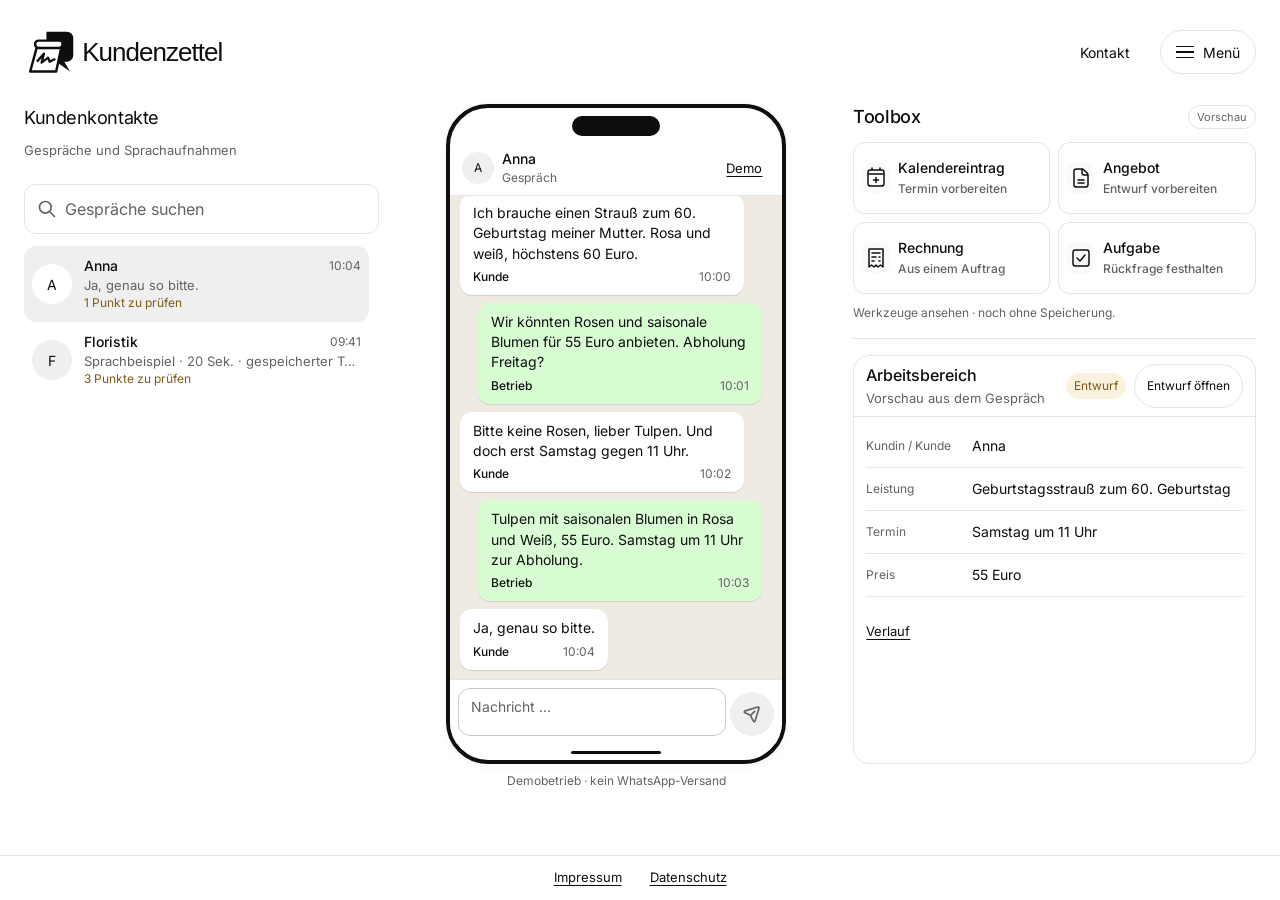
==== commit 366c7242: "Publish refined responsive workspace from 1400839" ====
--- a/site/index.html
+++ b/site/index.html
@@ -1,5 +1,5 @@
-<!doctype html><html lang="de"><head><meta charset="UTF-8"><meta name="viewport" content="width=device-width, initial-scale=1.0, viewport-fit=cover"><title>Kundenzettel · Erkennungsprototyp</title>  <script type="module" crossorigin src="./assets/index-1qxYBXHu.js"></script>
-  <link rel="modulepreload" crossorigin href="./assets/index-CD3GaUU8.js">
-  <link rel="stylesheet" crossorigin href="./assets/index-BbfLfKll.css">
-  <link rel="stylesheet" crossorigin href="./assets/index-D9HFbSi4.css">
-</head><body><div id="root"></div></body></html>
+<!doctype html><html lang="de"><head><meta charset="UTF-8"><meta name="viewport" content="width=device-width, initial-scale=1.0, viewport-fit=cover"><title>Kundenzettel · Erkennungsprototyp</title>  <script type="module" crossorigin src="./assets/index-CAUTVGNk.js"></script>
+  <link rel="modulepreload" crossorigin href="./assets/index-D0blxXfO.js">
+  <link rel="stylesheet" crossorigin href="./assets/index-CBCbxEj9.css">
+  <link rel="stylesheet" crossorigin href="./assets/index-0KjWwP7H.css">
+</head><body><div id="root"></div></body></html>
--- a/site/assets/index-CBCbxEj9.css
+++ b/site/assets/index-CBCbxEj9.css
@@ -0,0 +1 @@
+@font-face{font-family:Inter;src:url(./inter-latin-400-normal-C38fXH4l.woff2) format("woff2");font-weight:400;font-style:normal;font-display:swap}@font-face{font-family:Inter;src:url(./inter-latin-500-normal-Cerq10X2.woff2) format("woff2");font-weight:500;font-style:normal;font-display:swap}@font-face{font-family:Inter;src:url(./inter-latin-600-normal-LgqL8muc.woff2) format("woff2");font-weight:600;font-style:normal;font-display:swap}:root{--kz-font:Inter,Arial,sans-serif;--kz-canvas:#ffffff;--kz-surface:#fff;--kz-ink:#0d0e10;--kz-secondary:#626264;--kz-display-muted:#8e8e90;--kz-line:#e4e4e6;--kz-soft:#efeff0;--kz-hover:#e7e7e9;--kz-glass:rgb(237 237 239 / 88%);--kz-footer:#f1f3f8;--kz-chat-canvas:#efeae2;--kz-chat-in-bg:#ffffff;--kz-chat-out-bg:#d9fdd3;--kz-chat-border:transparent;--kz-success:#236445;--kz-success-bg:#edf5ef;--kz-warning:#805b18;--kz-warning-bg:#faf2df;--kz-danger:#a33030;--kz-danger-bg:#faeeee;--kz-space-1:4px;--kz-space-2:8px;--kz-space-3:12px;--kz-space-4:16px;--kz-space-5:24px;--kz-space-6:32px;--kz-space-7:48px;--kz-space-8:64px;--kz-space-9:96px;--kz-space-10:128px;--kz-space-11:192px;--kz-radius-field:12px;--kz-radius-card:24px;--kz-radius-media:48px;--kz-radius-pill:999px;--kz-content:1120px;--kz-reading:760px;--kz-nav-width:840px;--kz-page-gutter:clamp(20px,4vw,64px);--kz-nav-height:56px;--kz-nav-top:16px;--kz-blur:20px;--kz-fast:.15s;--kz-normal:.24s;--kz-reveal:.48s;--kz-ease:cubic-bezier(.2,.7,.2,1);--kz-glass-shadow:0 2px 12px rgb(0 0 0 / 5%)}@media(prefers-contrast:more){:root{--kz-secondary:var(--kz-ink);--kz-line:#767676;--kz-chat-border:var(--kz-ink);--kz-glass:var(--kz-surface)}}@media(forced-colors:active){:root{--kz-canvas:Canvas;--kz-surface:Canvas;--kz-ink:CanvasText;--kz-secondary:CanvasText;--kz-display-muted:CanvasText;--kz-line:CanvasText;--kz-soft:ButtonFace;--kz-hover:ButtonFace;--kz-glass:Canvas;--kz-footer:Canvas;--kz-chat-canvas:Canvas;--kz-chat-in-bg:Canvas;--kz-chat-out-bg:Canvas;--kz-chat-border:CanvasText;--kz-success:CanvasText;--kz-success-bg:Canvas;--kz-warning:CanvasText;--kz-warning-bg:Canvas;--kz-danger:CanvasText;--kz-danger-bg:Canvas}}:root{--kz-quiet-surface: #fafafa;--kz-elevation-action: 0 1px 2px rgb(13 14 16 / 3%);--kz-elevation-hover: 0 2px 6px rgb(13 14 16 / 6%);--kz-elevation-overlay: 0 4px 12px rgb(13 14 16 / 4%), 0 16px 40px rgb(13 14 16 / 10%);--kz-feedback-duration: .14s}*{box-sizing:border-box}body{margin:0;background:var(--kz-canvas);color:var(--kz-ink);font:400 16px/1.5 var(--kz-font);-webkit-font-smoothing:antialiased}button,input,select,textarea{color:inherit;font:inherit;-webkit-tap-highlight-color:transparent}button{border:0;background:transparent;cursor:pointer}[hidden]{display:none!important}html,body,#root{height:100%;overflow:hidden}html{scroll-behavior:auto;scroll-padding-top:0}.kz-app{height:100%}.kz-app strong{font-weight:500}.kz-app svg:not(.kz-brand),.kz-icon{display:block;width:20px;height:20px;flex-shrink:0}.kz-app .kz-icon--small{width:16px;height:16px}.kz-app .kz-icon--large{width:24px;height:24px}.kz-sr-only,.sr-only{position:absolute;width:1px;height:1px;padding:0;margin:-1px;overflow:hidden;clip:rect(0,0,0,0);white-space:nowrap;border:0}.kz-workspace{--kz-message-gap: 8px;height:var(--kz-viewport-height, 100dvh);display:flex;flex-direction:column;overflow:hidden;background:var(--kz-surface);color:var(--kz-ink);font:400 16px/1.5 var(--kz-font)}.kz-workspace button:disabled{cursor:default}.kz-workspace h1,.kz-workspace h2,.kz-workspace h3,.kz-workspace p{margin:0}.kz-workspace h1,.kz-workspace h2,.kz-workspace h3{font-weight:400;line-height:1.3;overflow-wrap:anywhere}.kz-workspace button,.kz-workspace a,.kz-workspace summary{touch-action:manipulation}.kz-app :focus-visible,.kz-dialog :focus-visible{outline:2px solid var(--kz-ink);outline-offset:4px}.kz-shell-header,.kz-shell-navigation{flex-shrink:0}.kz-shell-content{display:flex;flex-direction:column;flex:1;min-width:0;min-height:0;overflow:hidden}.kz-shell-header{padding-top:env(safe-area-inset-top,0px);border-bottom:1px solid var(--kz-line);background:var(--kz-surface)}.kz-header{display:flex;min-height:56px;padding:4px 12px;align-items:center;gap:8px}.kz-header-context{flex:1;min-width:0}.kz-header h1{font-size:18px;line-height:24px;letter-spacing:-.025em}.kz-header-context>p{font-size:12px;line-height:18px;color:var(--kz-secondary);overflow-wrap:anywhere}.kz-header-actions{display:flex;align-items:center;gap:4px;flex-shrink:0}.kz-brand{display:block;width:106px;height:26px;flex-shrink:0;color:var(--kz-ink);forced-color-adjust:auto}.kz-icon-button{display:inline-flex;align-items:center;justify-content:center;flex-shrink:0;width:44px;min-width:44px;height:44px;padding:12px;border:0;border-radius:var(--kz-radius-pill);background:transparent;color:var(--kz-ink);transition:background var(--kz-fast),transform var(--kz-fast)}.kz-icon-button:not(:disabled):hover{background:var(--kz-soft)}.kz-icon-button:disabled{background:var(--kz-soft);color:var(--kz-secondary);cursor:default;transform:none}.kz-back{margin-left:-4px}.kz-button,.kz-workspace button.kz-button{display:inline-flex;align-items:center;justify-content:center;gap:8px;min-height:44px;min-width:44px;padding:8px 16px;border:1px solid transparent;border-radius:var(--kz-radius-pill);background:var(--kz-soft);color:var(--kz-ink);font:500 14px/20px var(--kz-font);text-align:center;text-decoration:none;transition:background var(--kz-fast),transform var(--kz-fast),border-color var(--kz-fast)}.kz-button:not(:disabled):hover,.kz-workspace button.kz-button:not(:disabled):hover{background:var(--kz-hover)}.kz-button.kz-button--primary,.kz-workspace button.kz-button.kz-button--primary{background:var(--kz-ink);color:#fff}.kz-button.kz-button--primary:not(:disabled):hover,.kz-workspace button.kz-button.kz-button--primary:not(:disabled):hover{background:#303134}.kz-button.kz-button--secondary,.kz-button.secondary,.kz-button.kz-secondary{background:var(--kz-soft);color:var(--kz-ink)}.kz-button.kz-button--outline,.kz-workspace button.kz-button.kz-button--outline{border-color:#c9c9cc;background:transparent;color:var(--kz-ink)}.kz-button.kz-button--outline:not(:disabled):hover,.kz-workspace button.kz-button.kz-button--outline:not(:disabled):hover{background:var(--kz-soft)}.kz-button:not(:disabled):active,.kz-icon-button:not(:disabled):active{transform:scale(.98)}.kz-button:disabled,.kz-workspace button.kz-button:disabled,.kz-workspace button.kz-button.kz-button--primary:disabled,.kz-workspace button.kz-button.kz-button--outline:disabled{background:var(--kz-soft);border-color:transparent;color:var(--kz-secondary);cursor:default;transform:none}.kz-button.kz-button--text,.kz-workspace button.kz-button.kz-button--text,.kz-text-button,.kz-source-button{display:inline-flex;min-height:44px;min-width:44px;padding:8px 0;align-items:center;justify-content:flex-start;border:0;border-radius:0;background:transparent;color:var(--kz-ink);font:400 13px/20px var(--kz-font);text-align:left;text-decoration:underline;text-underline-offset:3px}.kz-source-button,.kz-button.kz-button--text.kz-source-button,.kz-workspace button.kz-button.kz-button--text.kz-source-button{font-size:12px;line-height:18px;color:var(--kz-secondary)}.kz-button.kz-button--text:not(:disabled):hover,.kz-workspace button.kz-button.kz-button--text:not(:disabled):hover,.kz-text-button:not(:disabled):hover,.kz-source-button:not(:disabled):hover{background:transparent;color:var(--kz-ink)}.kz-button.kz-button--text:disabled,.kz-workspace button.kz-button.kz-button--text:disabled,.kz-text-button:disabled{background:transparent;color:var(--kz-secondary);text-decoration:none;transform:none}.kz-view{display:flex;flex-direction:column;flex:1;width:100%;min-width:0;min-height:0;overflow:hidden}.kz-scroll{flex:1;min-width:0;min-height:0;overflow:auto;overscroll-behavior:contain;scroll-padding:12px;-webkit-overflow-scrolling:touch}.kz-toolbar{display:flex;align-items:center;justify-content:space-between;gap:8px;padding:0 16px;flex-shrink:0}.kz-tabbar,.kz-global-nav,.kz-context-tabs,.kz-conversation-tabs{display:flex;align-items:stretch;flex-shrink:0;gap:0}.kz-tabbar button,.kz-context-tabs button,.kz-conversation-tabs button{flex:1;min-width:0;min-height:44px;padding:8px 12px;color:var(--kz-secondary);border-bottom:2px solid transparent;font-size:14px;line-height:20px}.kz-tabbar button[aria-pressed=true],.kz-tabbar button[aria-current],.kz-context-tabs button[aria-pressed=true],.kz-context-tabs button[aria-current],.kz-conversation-tabs button[aria-pressed=true],.kz-conversation-tabs button[aria-current]{color:var(--kz-ink);border-bottom-color:var(--kz-ink);font-weight:500}.kz-tabbar,.kz-context-tabs,.kz-conversation-tabs{border-bottom:1px solid var(--kz-line)}.kz-view-links{display:flex;flex-shrink:0;align-items:center;gap:8px;padding:0 16px;font-size:12px;line-height:18px}.kz-global-nav{padding:0 12px env(safe-area-inset-bottom,0px);border-top:1px solid var(--kz-line);background:var(--kz-surface)}.kz-global-nav button{display:flex;flex:1;align-items:center;justify-content:center;gap:8px;min-width:0;min-height:52px;padding:8px 12px;border-radius:var(--kz-radius-pill);background:transparent;font-size:13px;line-height:20px;color:var(--kz-secondary)}.kz-global-nav button[aria-pressed=true],.kz-global-nav button[aria-current]{color:var(--kz-ink);font-weight:500;background:var(--kz-soft)}.kz-global-nav small{display:inline-flex;justify-content:center;align-items:center;min-width:20px;min-height:20px;font-size:12px;line-height:18px;border-radius:var(--kz-radius-pill);background:var(--kz-soft);color:var(--kz-ink);padding:0 4px}.kz-panel{border-top:1px solid var(--kz-line);padding:16px}.kz-note{font-size:12px;color:var(--kz-secondary);line-height:1.5}.kz-muted{color:var(--kz-secondary);font-size:12px;line-height:18px}.kz-date-note{font-size:12px;line-height:18px;color:var(--kz-secondary);overflow-wrap:anywhere;margin-block:4px}.kz-date-note>span{display:block}.kz-date-review,.kz-overview-facts small.kz-date-review{color:var(--kz-warning)}.kz-empty{padding:28px 16px;font-size:14px;color:var(--kz-secondary);line-height:1.5}.kz-notice{padding:8px 12px;background:var(--kz-warning-bg);color:var(--kz-warning);font-size:13px;line-height:20px;overflow-wrap:anywhere}.kz-notice.error,.kz-notice.kz-error{color:var(--kz-danger);background:var(--kz-danger-bg)}.kz-loading{padding:28px 16px;color:var(--kz-secondary)}.kz-notice p+p{margin-top:4px}.kz-notice .kz-text-button{color:inherit}.kz-search{display:flex;flex-shrink:0;align-items:center;gap:8px;min-height:48px;margin:12px 16px 4px;padding-left:12px;background:var(--kz-soft);border:1px solid transparent;border-radius:var(--kz-radius-field);color:var(--kz-secondary)}.kz-search:focus-within{outline:2px solid var(--kz-ink);outline-offset:4px}.kz-search input{width:100%;min-width:0;min-height:48px;padding:8px 12px 8px 0;background:transparent;border:0;outline:0;font-size:16px;line-height:24px;border-radius:inherit}.kz-search input:focus-visible{outline:0}.kz-search input::placeholder{color:var(--kz-secondary)}.kz-conversation-list{padding:8px 16px 16px}.kz-conversation-row{display:flex;align-items:center;gap:12px;width:100%;min-height:72px;padding:8px;border-radius:16px;text-align:left}.kz-conversation-row[aria-current=true]{background:var(--kz-soft)}.kz-conversation-row:not(:disabled):hover{background:var(--kz-hover)}.kz-conversation-row+.kz-conversation-row{border-top:1px solid var(--kz-line)}.kz-conversation-copy{min-width:0;flex:1}.kz-conversation-topline{display:flex;gap:12px;align-items:center;justify-content:space-between}.kz-conversation-topline strong{font-size:14px;line-height:20px;font-weight:500;min-width:0;overflow:hidden;text-overflow:ellipsis;white-space:nowrap}.kz-conversation-topline time{flex-shrink:0;font-size:12px;line-height:18px;color:var(--kz-secondary)}.kz-conversation-preview{display:block;white-space:nowrap;overflow:hidden;text-overflow:ellipsis;color:var(--kz-secondary);font-size:13px;line-height:18px}.kz-conversation-attention{display:block;font-size:12px;line-height:18px;color:var(--kz-secondary)}.kz-conversation-attention.needs-review{color:var(--kz-warning)}.kz-avatar{display:grid;place-items:center;height:40px;width:40px;border-radius:50%;background:var(--kz-soft);color:var(--kz-ink);flex-shrink:0;font-size:14px}.kz-messages{display:flex;flex-direction:column;align-items:flex-start;gap:var(--kz-message-gap);padding:12px;background:var(--kz-chat-canvas)}.kz-message{display:block;flex-shrink:0;min-width:0;width:fit-content;max-width:87%;padding:8px 12px;background:var(--kz-chat-in-bg);border:1px solid var(--kz-chat-border);border-radius:var(--kz-radius-field);box-shadow:0 1px 1px #0b141a1f;font-size:16px;line-height:24px;overflow-wrap:anywhere}.kz-message-out{align-self:flex-end;background:var(--kz-chat-out-bg)}.kz-message p{white-space:pre-wrap}.kz-message-meta{display:flex;align-items:baseline;justify-content:space-between;gap:12px;margin-top:4px;font-size:12px;line-height:18px}.kz-message-meta>span{font-weight:500}.kz-message time{display:block;color:var(--kz-secondary);text-align:right}.kz-delivery{display:block;color:var(--kz-secondary);font-size:12px;line-height:18px;text-align:right}.kz-message mark{background:#f4e5af;color:var(--kz-ink);border-radius:2px;padding:1px 0}.kz-message:focus{outline:none}.kz-message:focus-visible{outline:2px solid var(--kz-ink);outline-offset:4px}.kz-message:has(.kz-audio-message-card){width:100%}.kz-audio-message-card{min-width:0}.kz-audio-message-heading{display:flex;align-items:baseline;justify-content:space-between;gap:8px;font-size:14px}.kz-audio-duration,.kz-audio-eyebrow{font-size:12px;line-height:18px;color:var(--kz-secondary)}.kz-audio-player{display:block;width:100%;min-width:0;height:44px;margin:8px 0}.kz-audio-state,.kz-audio-review-note{font-size:12px;line-height:18px;color:var(--kz-secondary)}.kz-audio-state--failed,.kz-audio-state--pending{color:var(--kz-warning)}.kz-audio-preview{font-size:14px;line-height:20px;margin-top:8px!important}.kz-audio-playback-error{color:var(--kz-danger);font-size:13px;line-height:20px}.kz-audio-details{margin-top:4px}.kz-audio-details>summary{display:flex;align-items:center;min-height:44px;font-size:13px;text-decoration:underline;text-underline-offset:3px;cursor:pointer}.kz-audio-verbatim{white-space:pre-wrap;overflow-wrap:anywhere;font-size:15px;line-height:23px}.kz-audio-review-content{width:100%;max-width:800px;margin:0 auto;padding:16px}.kz-audio-review-heading h2{font-size:20px;line-height:28px;margin:4px 0 8px}.kz-audio-review-note{margin:8px 0!important}.kz-audio-section{padding:16px 0;border-bottom:1px solid var(--kz-line)}.kz-audio-section h3{font-size:16px;margin-bottom:8px}.kz-audio-facts{display:grid;grid-template-columns:repeat(2,minmax(0,1fr));gap:12px 16px;margin:12px 0}.kz-audio-facts dt{font-size:12px;line-height:18px;color:var(--kz-secondary)}.kz-audio-facts dd{margin:4px 0 0;font-size:14px;line-height:20px;overflow-wrap:anywhere}.kz-audio-metrics{display:grid;gap:12px;margin:12px 0;padding:0;list-style:none;font-size:14px}.kz-audio-metrics>li{padding-left:12px;border-left:2px solid var(--kz-line)}.kz-audio-findings{margin:0;padding:0;list-style:none}.kz-audio-finding{padding:12px 0;border-bottom:1px solid var(--kz-line)}.kz-audio-finding-heading{display:flex;flex-wrap:wrap;align-items:baseline;gap:4px 8px;font-size:14px}.kz-audio-section h4{font-size:14px;line-height:20px;font-weight:500;margin:12px 0 4px}.kz-audio-finding-heading h4{margin:0}.kz-audio-finding p{font-size:14px;line-height:21px;margin-top:4px}.kz-audio-finding--warning .kz-audio-finding-heading{color:var(--kz-warning)}.kz-audio-finding--error .kz-audio-finding-heading{color:var(--kz-danger)}.kz-audio-reference{margin-top:12px}.kz-audio-reference summary{min-height:44px;display:flex;align-items:center;font-size:14px;cursor:pointer}.kz-audio-state--running,.kz-audio-state--unconfigured,.kz-audio-state--unknown{color:var(--kz-warning)}.kz-audio-upload-form,.kz-audio-transcript-editor,.kz-audio-retry-actions{min-width:0;margin-top:12px}.kz-audio-upload-form input[type=file]{width:100%;max-width:100%;font-size:14px;overflow:hidden}.kz-audio-upload-form p{overflow-wrap:anywhere}.kz-audio-transcript-editor textarea{width:100%;min-width:0;min-height:144px;max-height:340px;resize:vertical;font-size:16px;line-height:24px}.kz-audio-versions,.kz-audio-report-list{margin:12px 0;padding:0;list-style:none}.kz-audio-versions>li,.kz-audio-report-list>li{padding:12px 0;border-bottom:1px solid var(--kz-line)}.kz-audio-report-list>li{display:flex;flex-wrap:wrap;align-items:center;gap:4px 12px;font-size:13px;line-height:20px}.kz-audio-report-list>li>span{flex:1 1 240px}.kz-audio-report-stage{padding:12px 0;border-top:1px solid var(--kz-line);font-size:14px}.kz-audio-report-table{max-width:100%;max-height:360px;overflow:auto}.kz-audio-report-table table{width:100%;border-collapse:collapse;table-layout:fixed;font-size:13px;line-height:20px}.kz-audio-report-table th,.kz-audio-report-table td{padding:8px;border-bottom:1px solid var(--kz-line);text-align:left;overflow-wrap:anywhere;vertical-align:top}.kz-audio-report-table th:first-child{width:65%}.kz-audio-failure-issues{margin:8px 0;padding-left:20px;font-size:13px;line-height:20px;overflow-wrap:anywhere}.kz-audio-review-return{flex-shrink:0;display:flex;justify-content:center;padding:8px 12px;border-top:1px solid var(--kz-line)}.kz-audio-review-return>.kz-button{width:100%;max-width:420px}.kz-audio-draft-note{padding:8px 16px;border-bottom:1px solid var(--kz-line);font-size:12px;line-height:18px;color:var(--kz-secondary)}.kz-audio-draft-note>span{display:block}.kz-budget-warning{margin:8px 16px}@media(max-width:359px){.kz-audio-facts{grid-template-columns:minmax(0,1fr)}}.kz-composer{flex-shrink:0;padding:8px 12px 4px;border-top:1px solid var(--kz-line);background:var(--kz-surface)}.kz-composer-row{display:flex;align-items:flex-end;gap:8px}.kz-composer textarea{flex:1;min-width:0;min-height:48px;max-height:120px;height:48px;padding:8px 12px;border:1px solid #c9c9cc;border-radius:var(--kz-radius-field);background:var(--kz-surface);font-size:16px;line-height:24px;resize:none;overflow-y:auto}.kz-composer textarea::placeholder{color:var(--kz-secondary)}.kz-composer-note{min-height:20px;padding-top:4px;font-size:12px;text-align:center;color:var(--kz-secondary);line-height:18px}.kz-send,.kz-workspace button.kz-send{display:grid;flex-shrink:0;place-items:center;height:44px;width:44px;border-radius:var(--kz-radius-pill);background:var(--kz-ink);color:#fff}.kz-send:not(:disabled):hover,.kz-workspace button.kz-send:not(:disabled):hover{background:#303134}.kz-workspace button.kz-send:disabled{background:var(--kz-soft);color:var(--kz-secondary)}.kz-reading{width:100%;padding:16px;max-width:720px;margin:0 auto}.kz-reading p{line-height:1.6;margin-bottom:16px}.kz-reading h2{font-size:16px;margin:24px 0 8px}.kz-reading .kz-lead{font-size:16px;line-height:1.5}.kz-form{display:grid;gap:16px;margin-bottom:16px}.kz-form label{display:grid;gap:8px;font-size:14px;line-height:20px}.kz-field-control,.kz-form input,.kz-form textarea,.kz-form select{display:block;min-width:0;width:100%;min-height:48px;padding:8px 12px;border:1px solid #c9c9cc;border-radius:var(--kz-radius-field);background:var(--kz-surface);color:var(--kz-ink);font:400 16px/24px var(--kz-font)}.kz-field-control:disabled,.kz-form input:disabled,.kz-form textarea:disabled,.kz-form select:disabled{background:var(--kz-soft);color:var(--kz-secondary);cursor:default}.kz-field-control[aria-invalid=true]{border-color:var(--kz-danger)}.kz-field-control-error{color:var(--kz-danger);font-size:13px;line-height:20px}.kz-search .kz-field-control{width:100%;min-height:48px;padding:8px 12px 8px 0;border:0;background:transparent}.kz-form textarea{line-height:1.5;resize:vertical}.kz-form input[type=checkbox]{width:20px;min-height:20px;height:20px}.kz-draft-overview,.kz-order-overview{padding:16px;border-bottom:1px solid var(--kz-line)}.kz-mobile-shell .kz-draft-toolbar{display:none}.kz-mobile-shell .kz-draft-overview{padding-block:12px}.kz-draft-overview h2,.kz-order-overview h2{font-size:20px;line-height:28px;letter-spacing:-.025em}.kz-overview-facts{display:grid;grid-template-columns:minmax(0,1.3fr) minmax(0,1fr);gap:12px;margin:12px 0 0}.kz-overview-facts div{min-width:0}.kz-overview-facts dt{font-size:12px;line-height:18px;color:var(--kz-secondary)}.kz-overview-facts dd{margin:4px 0 0;font-size:14px;line-height:20px;overflow-wrap:anywhere}.kz-overview-facts small{display:block;font-size:12px;line-height:18px;color:var(--kz-secondary);margin-top:4px}.kz-review-summary{min-height:44px;margin-top:4px;padding:8px 0;color:var(--kz-warning)!important;font-size:13px!important;text-align:left}.kz-review-summary span{margin-left:8px}.kz-recognition-status{padding:8px 16px;color:var(--kz-secondary);font-size:12px;line-height:18px}.kz-order-groups{padding:0 16px 8px}.kz-group-controls{display:none}.kz-desktop-shell .kz-group-controls{display:flex;justify-content:flex-end;gap:16px;font-size:12px}.kz-order-group{border-bottom:1px solid var(--kz-line)}.kz-order-group>summary{display:grid;grid-template-columns:minmax(0,1fr) 20px;grid-template-areas:"title chevron" "preview chevron";align-items:center;min-height:64px;padding:12px 0;cursor:pointer;list-style:none;gap:4px 12px}.kz-mobile-shell .kz-order-group>summary{min-height:60px;padding-block:8px}.kz-order-group>summary::-webkit-details-marker{display:none}.kz-group-title{grid-area:title;font-size:14px;line-height:20px;font-weight:500;display:flex;flex-wrap:wrap;align-items:center;gap:8px}.kz-group-title small{font-size:12px;line-height:18px;font-weight:400;color:var(--kz-warning)}.kz-group-issue-count{font-size:12px;line-height:18px;font-weight:500;color:var(--kz-warning)}.kz-group-preview{grid-area:preview;font-size:12px;line-height:18px;color:var(--kz-secondary);overflow:hidden;text-overflow:ellipsis;white-space:nowrap}.kz-group-chevron{grid-area:chevron;display:flex;justify-content:center;align-items:center;color:var(--kz-secondary)}.kz-order-group[open] .kz-group-chevron{transform:rotate(180deg)}.kz-group-content{padding-bottom:8px}.kz-field{padding:12px 0;border-top:1px solid var(--kz-line)}.kz-field-heading{display:flex;gap:8px;flex-wrap:wrap;align-items:center;justify-content:space-between}.kz-field-heading strong{font-size:14px;line-height:20px;font-weight:500}.kz-status,.kz-field-status{display:inline-flex;flex-shrink:0;align-items:center;gap:4px;padding:4px 8px;font-size:12px;line-height:18px;font-weight:400;border-radius:var(--kz-radius-pill);color:var(--kz-secondary);background:var(--kz-soft)}.kz-status--agreed,.kz-status--success,.kz-field-status.agreed{background:var(--kz-success-bg);color:var(--kz-success)}.kz-status--review,.kz-status--warning,.kz-field-status.review{background:var(--kz-warning-bg);color:var(--kz-warning)}.kz-status--manual,.kz-field-status.manual{box-shadow:inset 2px 0 var(--kz-success)}.kz-status--excluded,.kz-status--danger,.kz-field-status.excluded{color:var(--kz-danger);background:var(--kz-danger-bg)}.kz-field-value{display:flex;justify-content:space-between;gap:12px;align-items:flex-start}.kz-field-value p{padding-top:8px;white-space:pre-wrap;font-size:16px;line-height:24px;min-width:0;overflow-wrap:anywhere}.kz-field-value .kz-text-button{flex-shrink:0;font-size:12px}.kz-proposal,.kz-question{margin:8px 0;padding:8px 12px;border-left:2px solid var(--kz-warning);background:var(--kz-warning-bg);font-size:14px;line-height:20px}.kz-proposal p,.kz-question p{margin:4px 0;overflow-wrap:anywhere}.kz-proposal-actions,.kz-field-actions{display:flex;flex-wrap:wrap;gap:12px}.kz-actions{display:flex;align-items:center;flex-wrap:wrap;gap:8px;margin-top:8px}.kz-field-protection{margin-top:4px!important}.kz-proposal button{margin-right:12px}.kz-review-questions{margin:8px 16px}.kz-review-questions>summary{min-height:44px;padding:8px 0;color:var(--kz-warning);font-size:13px;cursor:pointer}.kz-draft-actions{flex-shrink:0;display:grid;gap:4px;padding:8px 16px;border-top:1px solid var(--kz-line);background:var(--kz-surface)}.kz-draft-actions>.kz-button{width:100%}.kz-draft-actions p{font-size:12px;line-height:18px;color:var(--kz-secondary);text-align:center}.kz-order-list{padding:4px 16px 16px}.kz-order-row{display:grid;width:100%;gap:4px 12px;grid-template-columns:minmax(0,1fr) auto;padding:16px 0;border-bottom:1px solid var(--kz-line)!important;text-align:left}.kz-order-row strong{font-size:14px;line-height:20px;font-weight:500;overflow-wrap:anywhere}.kz-order-row time,.kz-order-row>span{font-size:12px;line-height:18px;color:var(--kz-secondary)}.kz-order-row>strong{grid-column:1 / -1}.kz-order-row{position:relative;display:flex;flex-direction:column;padding-right:20px}.kz-order-row-top{display:flex;align-items:center;justify-content:space-between;gap:12px;font-size:13px!important;color:var(--kz-ink)!important}.kz-row-chevron{position:absolute;right:0;top:50%;transform:translateY(-50%)}.kz-empty-state{padding:28px 16px;max-width:520px}.kz-empty-state strong{font-size:16px;font-weight:500}.kz-empty-state p{color:var(--kz-secondary);margin-top:8px;font-size:14px;line-height:1.6}.kz-order-overview>p{font-size:13px;margin-top:8px}.kz-snapshot-messages{margin:16px;border-top:1px solid var(--kz-line)}.kz-snapshot-messages summary{min-height:44px;padding:8px 0;font-size:14px;line-height:20px;cursor:pointer}.kz-snapshot-messages p{padding:8px 0;font-size:16px;line-height:24px;white-space:pre-wrap;overflow-wrap:anywhere}.kz-source-controls{display:flex;justify-content:space-between;gap:8px;align-items:center;padding:0 12px;min-height:44px;border-bottom:1px solid var(--kz-line);flex-shrink:0;font-size:12px;color:var(--kz-secondary)}.kz-source-controls button{min-width:44px;min-height:44px}.kz-source-origin{color:var(--kz-secondary);font-size:12px}.kz-source-toolbar{display:flex;align-items:center;gap:12px;padding:8px 12px;border-bottom:1px solid var(--kz-line);flex-shrink:0}.kz-source-toolbar>div:first-child{flex:1;min-width:0}.kz-source-toolbar strong{display:block;font-size:13px;font-weight:500;overflow-wrap:anywhere;max-height:76px;overflow:auto}.kz-source-toolbar>div:first-child>span{display:block;margin-top:4px;font-size:12px;line-height:18px;color:var(--kz-secondary)}.kz-source-pagination{display:flex;flex-shrink:0;align-items:center;font-size:12px;line-height:18px}.kz-source-pagination span{min-width:32px;text-align:center}.kz-source-return{display:flex;flex-shrink:0;justify-content:center;padding:8px 12px max(8px,env(safe-area-inset-bottom,0px));border-top:1px solid var(--kz-line);background:var(--kz-surface)}.kz-source-return>.kz-button{width:100%;max-width:420px}.kz-history{padding:0 16px 16px}.kz-history-view>.kz-scroll{padding:0 16px 16px}.kz-history-note{color:var(--kz-secondary);font-size:12px;line-height:18px;padding:12px 0}.kz-history-group{padding:12px 0;border-bottom:1px solid var(--kz-line)}.kz-history-group>summary{min-height:44px;display:flex;flex-wrap:wrap;justify-content:space-between;align-items:center;gap:8px;cursor:pointer;font-size:13px}.kz-history-row,.kz-history-event{padding:12px 0;border-bottom:1px solid var(--kz-line);font-size:13px;overflow-wrap:anywhere}.kz-history-row:last-child,.kz-history-event:last-child{border-bottom:0}.kz-history-row strong,.kz-history-event strong{font-size:13px;font-weight:500}.kz-history-row time,.kz-history-event time{display:block;color:var(--kz-secondary);font-size:12px;line-height:18px;margin-top:4px}.kz-history-row p,.kz-history-event p{margin-top:8px}.kz-history-row .kz-text-button,.kz-history-event .kz-text-button{font-size:12px}.kz-history-group>summary>span{font-size:12px;line-height:18px;color:var(--kz-secondary)}.kz-timeline{margin:0;padding:0 0 0 12px;border-left:1px solid var(--kz-line);list-style:none}.kz-timeline-event{position:relative;padding:12px 0;border-bottom:1px solid var(--kz-line);font-size:14px;line-height:20px;overflow-wrap:anywhere}.kz-timeline-event:last-child{border-bottom:0}.kz-timeline-event:before{content:"";position:absolute;left:-16px;top:20px;width:8px;height:8px;border-radius:50%;background:var(--kz-secondary)}.kz-event-heading{display:flex;flex-wrap:wrap;justify-content:space-between;align-items:baseline;gap:4px 12px}.kz-event-heading strong{font-size:13px;font-weight:500}.kz-event-heading>span{font-size:12px;line-height:18px;color:var(--kz-secondary)}.kz-event-before{color:var(--kz-secondary)}.kz-timeline-event>p{margin-top:8px}.kz-timeline-event .kz-text-button{font-size:12px;line-height:18px;padding-block:8px}.kz-dialog{width:min(520px,calc(100% - 24px));max-width:none;max-height:calc(var(--kz-viewport-height, 100dvh) - 24px);padding:0;border:1px solid var(--kz-line);border-radius:var(--kz-radius-card);background:var(--kz-surface);overflow:hidden;color:var(--kz-ink)}.kz-dialog[open]{display:flex;flex-direction:column}.kz-dialog::backdrop{background:#0d0e1047}.kz-dialog-header{display:flex;flex-shrink:0;align-items:center;justify-content:space-between;gap:12px;padding:8px 16px;border-bottom:1px solid var(--kz-line)}.kz-dialog-header h2{flex:1;min-width:0;overflow-wrap:anywhere;font-size:20px;line-height:28px;margin:0;font-weight:400}.kz-dialog-content,.kz-dialog-body{flex:1 1 auto;min-height:0;overflow:auto;padding:16px;overscroll-behavior:contain}.kz-dialog-content .kz-note,.kz-dialog-body .kz-note{margin:12px 0}.kz-detail-list{margin:16px 0}.kz-detail-list dt{font-size:12px;line-height:18px;color:var(--kz-secondary);margin-top:12px}.kz-detail-list dd{margin:4px 0 0;font-size:16px;line-height:24px;overflow-wrap:anywhere}.kz-detail-list dd .kz-status{display:table;margin-top:4px}.kz-dialog .kz-form{margin:0}.kz-acknowledge{display:flex;align-items:flex-start;gap:12px;min-height:44px;padding:12px 0;font-size:14px;line-height:20px}.kz-acknowledge input{width:20px;height:20px;margin:0;flex-shrink:0}.kz-desktop-shell>.kz-shell-header{width:100%;max-width:1520px;margin:0 auto;padding:max(20px,env(safe-area-inset-top,0px)) 48px 0;border-bottom:0}.kz-platform-brandline{display:flex;align-items:center;justify-content:space-between;gap:24px;min-height:82px;margin:0 8px 8px}.kz-desktop-shell .kz-brand{width:272px;height:58px}.kz-workspace-toolbar{display:flex;align-items:flex-end;justify-content:space-between;gap:20px;margin:0 8px 22px;padding-bottom:16px;border-bottom:1px solid var(--kz-line)}.kz-desktop-shell .kz-workspace-heading{display:flex;flex:1;flex-wrap:wrap;align-items:flex-end;justify-content:space-between;gap:12px 24px;margin:0}.kz-platform-actions{display:flex;flex:0 0 auto;align-items:center;justify-content:flex-end;gap:16px}.kz-platform-actions .kz-header-tools{gap:14px}.kz-desktop-shell .kz-workspace-title{display:flex;align-items:center;gap:8px}.kz-desktop-shell .kz-workspace-heading h1{margin:0;font-size:28px;line-height:36px;letter-spacing:-.035em}.kz-desktop-shell .kz-workspace-services{display:flex;flex-wrap:wrap;align-items:center;justify-content:flex-end;gap:4px 12px}.kz-desktop-shell .kz-workspace-services .kz-legal-navigation{margin:0}.kz-desktop-shell .kz-workspace-subtitle{padding:5px 10px;border-radius:var(--kz-radius-pill);background:var(--kz-soft);color:var(--kz-secondary);font-size:12px;line-height:18px}.kz-desktop-shell>.kz-shell-content{width:100%;max-width:1520px;margin:0 auto;padding:0 48px 22px;overflow:hidden}.kz-desktop-shell--focused>.kz-shell-content{max-width:none;padding-inline:24px}.kz-desktop-columns,.kz-desktop-grid,.kz-desktop-workspace{display:grid;flex:1;min-height:0;min-width:0;width:100%;grid-template-columns:minmax(230px,.9fr) minmax(330px,1fr) minmax(360px,1.1fr);gap:clamp(22px,2.2vw,36px)}.kz-desktop-shell .kz-desktop-workspace{height:100%;container-type:size}.kz-desktop-columns>*,.kz-desktop-grid>*,.kz-desktop-workspace>*{min-width:0;min-height:0}.kz-desktop-pane{display:flex;flex-direction:column;overflow:hidden}.kz-desktop-workspace .kz-scroll{overflow-x:hidden;overflow-y:auto;overscroll-behavior-y:contain;scrollbar-gutter:stable}.kz-conversations>[role=search]{flex-shrink:0}.kz-pane-header{display:flex;align-items:center;justify-content:space-between;gap:8px;min-height:52px;padding:4px 16px;border-bottom:1px solid var(--kz-line)}.kz-desktop-shell .kz-pane-header{flex-shrink:0;min-height:44px;padding:0;border-bottom:0}.kz-workspace h2.kz-pane-header,.kz-pane-header h2{font-size:16px;line-height:24px}.kz-desktop-shell h2.kz-pane-header,.kz-desktop-shell .kz-pane-header h2{font-size:20px;line-height:26px;letter-spacing:-.025em}.kz-pane-description{flex-shrink:0;margin:0 0 16px!important;font-size:13px;line-height:20px;color:var(--kz-secondary)}.kz-desktop-shell .kz-search{min-height:54px;margin:8px 0 16px;background:var(--kz-surface);border-color:var(--kz-line)}.kz-desktop-shell .kz-conversation-list{padding:0}.kz-desktop-shell .kz-conversation-row{min-height:82px;padding:12px 10px;border-radius:16px}.kz-desktop-shell .kz-conversation-row+.kz-conversation-row{border-top:0}.kz-desktop-shell .kz-conversation-row[aria-current=true]{background:var(--kz-soft)}.kz-workbench-toggle{display:inline-flex;align-items:center;justify-content:center;min-width:44px;min-height:44px;padding:8px 12px;border:1px solid var(--kz-line);border-radius:var(--kz-radius-pill);color:var(--kz-ink);background:var(--kz-surface);font-size:12px}.kz-workbench-heading-actions{display:flex;align-items:center;gap:8px}.kz-desktop-workspace.is-workbench-expanded{grid-template-columns:minmax(200px,.7fr) minmax(390px,1.05fr) minmax(430px,1.2fr);gap:clamp(16px,1.7vw,26px)}.kz-contacts-pane .kz-pane-header{gap:4px}.kz-workbench-preview{flex:1;min-height:120px;overflow:auto;padding:12px 16px 20px;border:1px solid var(--kz-line);border-radius:20px;background:var(--kz-canvas)}.kz-workbench-eyebrow{margin-bottom:8px!important;color:var(--kz-secondary);font-size:12px}.kz-workbench-preview .kz-workbench-facts>div{grid-template-columns:90px minmax(0,1fr);padding:6px 0}.kz-workbench-preview .kz-workbench-facts dd{font-size:14px;line-height:20px}.kz-workbench-preview-actions{display:flex;flex-wrap:wrap;align-items:center;gap:8px;padding:12px 0 0}.kz-workbench-preview-actions .kz-button{min-height:44px}.kz-workbench-pane>.kz-toolbox{flex:0 0 auto;width:100%;margin:0 0 16px;padding:8px 0 16px;border:0;border-bottom:1px solid var(--kz-line)}.kz-workbench-preview-shell{display:flex;flex:1;flex-direction:column;min-height:160px;overflow:auto;border:1px solid var(--kz-line);border-radius:20px;background:var(--kz-canvas)}.kz-workbench-pane{height:min(calc(100% - 34px),700px);margin-top:8px;align-self:start;padding-bottom:0}.kz-workbench-preview-heading{display:flex;flex:0 0 auto;align-items:center;justify-content:space-between;gap:8px;min-height:64px;padding:10px 14px;border-bottom:1px solid var(--kz-line)}.kz-workbench-preview-heading>div:first-child{min-width:0}.kz-workbench-preview-heading h2{font-size:16px!important;line-height:22px!important}.kz-workbench-preview-heading .kz-pane-description{margin:2px 0 0!important}.kz-workbench-preview-shell>.kz-workbench-preview{flex:1;width:100%;border:0;border-radius:0;background:transparent}.kz-workbench-preview-shell>.kz-workbench-expanded{flex:1;min-height:100px;padding:0 14px 14px}.kz-workbench-preview-shell>.kz-workbench-expanded .kz-draft-view{height:100%}.kz-workbench-preview-shell>.kz-workbench-expanded .kz-draft-actions{flex-shrink:0}.kz-workbench-expanded{display:flex;flex:1;flex-direction:column;min-height:0}.is-workbench-expanded .kz-phone-frame{width:min(100%,420px)}.kz-workbench-scroll{display:flex;flex:1;min-height:0;overflow:hidden}.kz-workbench-scroll>.kz-draft-view{width:100%;min-height:0}.kz-workbench-scroll .kz-draft-toolbar{display:none}.kz-workbench-pane>.kz-workbench-expanded{flex:1;min-height:100px}.kz-workbench-scroll{flex:1;overflow:auto}.kz-shell-footer{display:flex;flex:0 0 auto;justify-content:center;min-height:44px;border-top:1px solid var(--kz-line)}.kz-shell-footer .kz-legal-navigation{min-height:44px;border:0;gap:28px}.kz-header-tools{display:flex;align-items:center;gap:10px}.kz-contact-link{display:inline-flex;align-items:center;min-height:44px;padding:8px 16px;border-radius:var(--kz-radius-pill);color:var(--kz-ink);font-size:14px;text-decoration:none}.kz-contact-link:hover{background:var(--kz-soft)}.kz-workspace-menu{position:relative}.kz-workspace-menu>summary{display:flex;align-items:center;gap:9px;min-height:44px;padding:8px 15px;border:1px solid var(--kz-line);border-radius:var(--kz-radius-pill);background:var(--kz-surface);cursor:pointer;font-size:14px;list-style:none}.kz-workspace-menu>summary::-webkit-details-marker{display:none}.kz-menu-glyph{display:grid;gap:4px;width:18px}.kz-menu-glyph i{display:block;width:18px;height:1.5px;background:currentColor}.kz-workspace-menu-panel{position:absolute;z-index:30;top:calc(100% + 10px);right:0;width:min(300px,calc(100vw - 32px));padding:8px;border:1px solid var(--kz-line);border-radius:18px;background:var(--kz-surface);box-shadow:var(--kz-elevation-overlay)}.kz-workspace-menu-panel .kz-global-nav{display:flex;flex-direction:column;align-items:stretch;gap:2px}.kz-workspace-menu-panel .kz-global-nav>*{display:flex;align-items:center;justify-content:flex-start;width:100%;min-height:44px;padding:8px 12px;border-radius:12px;text-align:left;text-decoration:none}.kz-workspace-menu-panel .kz-global-nav>*:hover,.kz-workspace-menu-panel .kz-global-nav>*[aria-current=page]{background:var(--kz-soft)}.kz-tool-modal-description{margin:0 0 16px!important;font-size:16px;line-height:24px}.kz-desktop-shell .kz-draft-overview,.kz-desktop-shell .kz-order-groups,.kz-desktop-shell .kz-draft-toolbar,.kz-desktop-shell .kz-draft-actions{padding-inline:0}.kz-desktop-shell .kz-draft-overview{padding-block:8px}.kz-workbench-facts{margin:0}.kz-workbench-facts>div{display:grid;grid-template-columns:112px minmax(0,1fr);gap:12px;padding:8px 0;border-bottom:1px solid var(--kz-line)}.kz-workbench-facts dt{color:var(--kz-secondary);font-size:12px;line-height:24px}.kz-workbench-facts dd{margin:0;min-width:0;overflow-wrap:anywhere;font-size:16px;line-height:24px}.kz-workbench-facts small{display:block;color:var(--kz-secondary);font-size:12px;line-height:18px}.kz-workbench-facts small.kz-date-review{color:var(--kz-warning)}.kz-workbench-review>summary{display:flex;align-items:center;justify-content:space-between;gap:8px;min-height:48px;padding:8px 0;cursor:pointer;font-size:14px;list-style:none}.kz-workbench-review>summary::-webkit-details-marker{display:none}.kz-workbench-review[open]>summary>svg{transform:rotate(180deg)}.kz-workbench-review>.kz-order-groups{border-top:1px solid var(--kz-line)}.kz-desktop-shell .kz-draft-overview h2{font-size:18px;line-height:24px}.kz-desktop-shell .kz-overview-facts{margin-top:4px}.kz-desktop-shell .kz-order-group>summary{min-height:48px;padding-block:6px;gap:2px 12px}.kz-desktop-shell .kz-audio-draft-note{display:flex;align-items:center;justify-content:space-between;gap:8px;padding:0}.kz-desktop-shell .kz-field{display:grid;grid-template-columns:100px minmax(0,1fr);gap:4px 12px;align-items:start;padding-block:8px}.kz-desktop-shell .kz-field-heading{grid-column:1;grid-row:1 / span 2;justify-content:flex-start;align-items:flex-start;flex-direction:column}.kz-desktop-shell .kz-field-value,.kz-desktop-shell .kz-field>.kz-date-note,.kz-desktop-shell .kz-field>.kz-source-button,.kz-desktop-shell .kz-field>.kz-field-protection{grid-column:2}.kz-desktop-shell .kz-field-value{gap:8px;flex-wrap:wrap}.kz-desktop-shell .kz-field-value p{flex:1 1 120px;padding-top:0}.kz-desktop-shell .kz-field>.kz-source-button{justify-self:start}.kz-desktop-shell .kz-field>.kz-proposal{grid-column:1 / -1}.kz-desktop-shell .kz-reading{padding:24px}.kz-desktop-shell .kz-global-nav{border-top:0;padding:0;background:transparent}.kz-desktop-shell .kz-global-nav button{min-height:44px;flex:none;padding:8px 16px}@media(min-width:900px)and (max-width:1100px){.kz-desktop-shell>.kz-shell-header{padding-inline:24px}.kz-desktop-shell>.kz-shell-content{padding-inline:24px}.kz-desktop-shell .kz-desktop-workspace{grid-template-columns:minmax(190px,1fr) 326px minmax(280px,1.15fr);gap:20px}.kz-desktop-shell .kz-field{grid-template-columns:80px minmax(0,1fr)}.kz-desktop-shell .kz-workbench-pane>.kz-pane-header{align-items:flex-start;flex-wrap:wrap}.kz-desktop-shell .kz-workbench-heading-actions{flex-wrap:wrap;justify-content:flex-end}.kz-desktop-shell .kz-workbench-heading-actions .kz-workbench-toggle{min-height:44px;padding:8px}}@media(max-height:720px)and (min-width:900px){.kz-desktop-shell>.kz-shell-header{padding-top:8px}.kz-desktop-shell .kz-platform-brandline{min-height:64px;margin-bottom:4px}.kz-desktop-shell .kz-workspace-toolbar{margin-bottom:14px;padding-bottom:10px}.kz-desktop-shell .kz-workspace-heading h1{font-size:28px;line-height:36px}}@media(max-width:380px){.kz-header{padding-inline:8px;gap:8px}.kz-brand{width:96px}.kz-message{max-width:90%}.kz-overview-facts{gap:8px}}@media(max-height:480px)and (orientation:landscape){.kz-mobile-shell .kz-shell-header .kz-header{min-height:44px;padding-block:0}.kz-mobile-shell .kz-conversation-tabs button{min-height:36px;padding-block:4px}.kz-mobile-shell .kz-global-nav>*{min-height:36px;padding:4px;font-size:11px;line-height:16px}.kz-mobile-shell .kz-shell-footer{min-height:32px}.kz-mobile-shell .kz-shell-footer .kz-legal-navigation{min-height:32px;gap:20px}.kz-mobile-shell .kz-shell-footer .kz-legal-navigation>*{min-height:32px}.kz-mobile-shell .kz-draft-overview{padding-block:4px}.kz-mobile-shell .kz-draft-overview h2{font-size:16px;line-height:20px}.kz-mobile-shell .kz-overview-facts{gap:6px;margin-top:4px}.kz-mobile-shell .kz-overview-facts dd{margin-top:2px;font-size:13px;line-height:18px}.kz-mobile-shell .kz-overview-facts small{margin-top:2px;line-height:16px}.kz-mobile-shell .kz-review-summary{min-height:32px;margin-top:0;padding-block:4px}.kz-mobile-shell .kz-draft-actions{gap:0;padding-block:4px}.kz-mobile-shell .kz-draft-actions>.kz-button{min-height:36px}.kz-composer-note{display:none}}@media(prefers-reduced-motion:reduce){.kz-app *,.kz-dialog *{scroll-behavior:auto!important;transition:none!important;animation:none!important}.kz-button:active,.kz-icon-button:active{transform:none!important}}@supports not (backdrop-filter: blur(1px)){.kz-desktop-shell>.kz-shell-header .kz-header{background:#ededee}}@media(prefers-contrast:more),(forced-colors:active){.kz-message{border-width:2px;box-shadow:none}.kz-message mark{text-decoration:underline;text-decoration-thickness:2px;text-underline-offset:3px}.kz-desktop-shell>.kz-shell-header .kz-header{border-color:var(--kz-ink);background:var(--kz-surface);backdrop-filter:none;-webkit-backdrop-filter:none;box-shadow:none}}@media(forced-colors:active){.kz-message mark{background:Mark;color:MarkText}:is(.kz-workspace,.kz-dialog) :is(.kz-button,.kz-icon-button,.kz-send),.kz-workspace .kz-global-nav button{border:1px solid ButtonText!important;background:ButtonFace!important;color:ButtonText!important}:is(.kz-workspace,.kz-dialog) :is(.kz-button,.kz-icon-button,.kz-send):disabled{border-color:GrayText!important;color:GrayText!important}:is(.kz-workspace,.kz-dialog) :is(.kz-field-control,input,textarea,select,.kz-search){border-color:ButtonText}.kz-workspace :is([aria-current=true],[aria-current=page],[aria-pressed=true]){outline:2px solid Highlight;outline-offset:-2px}.kz-app :focus-visible,.kz-dialog :focus-visible{outline-color:Highlight}}@media(min-width:900px){.kz-desktop-shell>.kz-shell-header{max-width:1760px;padding:max(16px,env(safe-area-inset-top,0px)) 40px 0}.kz-platform-brandline{min-height:72px;margin:0 0 8px}.kz-desktop-shell .kz-brand{width:248px;height:52px}.kz-workspace-toolbar{margin:0 0 18px;padding-bottom:12px}.kz-desktop-shell .kz-workspace-heading h1{font-size:26px;line-height:34px}.kz-desktop-shell>.kz-shell-content{max-width:1760px;padding:0 40px 16px}.kz-desktop-columns,.kz-desktop-grid,.kz-desktop-workspace{grid-template-columns:minmax(280px,.9fr) minmax(360px,1.08fr) minmax(360px,1.02fr);gap:24px}.kz-desktop-shell .kz-pane-header{min-height:44px}.kz-desktop-shell h2.kz-pane-header,.kz-desktop-shell .kz-pane-header h2{font-size:18px;line-height:26px}.kz-desktop-shell .kz-search{min-height:48px;margin:8px 0 12px}.kz-desktop-shell .kz-conversation-row{min-height:68px;padding:10px 8px;border-radius:12px}.kz-workbench-pane{height:min(100%,660px);margin-top:0;align-self:stretch}.kz-workbench-preview-shell{min-height:0;border-radius:16px}.kz-workbench-preview-heading{min-height:56px;padding:8px 12px}.kz-workbench-preview-shell>.kz-workbench-preview{padding:8px 12px 12px}.kz-phone-frame{width:min(100%,400px);max-height:660px;border-width:4px;border-radius:42px;box-shadow:0 2px 8px #0000000d}.kz-phone-frame .kz-message{font-size:14px;line-height:20px}}@media(min-width:1600px){.kz-desktop-shell>.kz-shell-content{padding-inline:40px}.kz-desktop-columns,.kz-desktop-grid,.kz-desktop-workspace{gap:32px}}@media(min-width:1280px)and (max-width:1599.98px){.kz-desktop-shell>.kz-shell-header,.kz-desktop-shell>.kz-shell-content{padding-inline:24px}}@media(min-width:900px)and (max-width:1279.98px){.kz-desktop-shell>.kz-shell-header{padding-inline:20px}.kz-platform-brandline{min-height:64px}.kz-desktop-shell>.kz-shell-content{padding-inline:20px}.kz-desktop-shell>.kz-shell-content:has(.kz-desktop-workspace){overflow-y:auto;overscroll-behavior:contain}.kz-desktop-shell .kz-desktop-workspace{flex:0 0 auto;height:auto;container-type:inline-size;grid-template-columns:minmax(260px,.9fr) minmax(360px,1.2fr);grid-template-rows:clamp(440px,calc(var(--kz-viewport-height, 100dvh) - 156px),694px) auto;gap:20px}.kz-desktop-workspace>.kz-workbench-pane{grid-column:1 / -1;display:grid;grid-template-columns:minmax(0,1fr) minmax(0,1.3fr);align-items:start;gap:24px;height:auto;max-height:320px}.kz-desktop-workspace>.kz-workbench-pane>.kz-toolbox{margin:0;border-bottom:0}.kz-desktop-workspace>.kz-workbench-pane .kz-workbench-preview-shell{height:100%;max-height:320px}.kz-desktop-shell .kz-desktop-workspace .kz-phone-frame,.kz-desktop-shell .kz-desktop-workspace.is-workbench-expanded .kz-phone-frame{width:min(100%,360px)}}@media(min-width:900px)and (max-width:1100px){.kz-desktop-shell .kz-desktop-workspace{grid-template-columns:minmax(260px,.9fr) minmax(360px,1.2fr)}}@media(min-width:900px){.kz-desktop-shell .kz-phone-frame{max-height:660px;border-width:4px;border-radius:42px;box-shadow:0 2px 8px #0000000d}.kz-desktop-shell .kz-phone-frame .kz-message{font-size:14px;line-height:1.45}.kz-desktop-shell .kz-phone-frame .kz-composer textarea{font-size:14px;line-height:20px}}@media(min-width:1280px){.kz-desktop-shell .kz-workbench-pane{height:min(calc(100% - 26px),668px);margin-top:0;align-self:start}}.kz-scroll,.kz-workbench-preview,.kz-workbench-scroll,.kz-dialog-body,.kz-workspace-menu-panel{scrollbar-width:thin;scrollbar-color:#929294 transparent}.kz-search{transition:border-color var(--kz-feedback-duration),box-shadow var(--kz-feedback-duration)}.kz-desktop-shell .kz-search:focus-within{border-color:var(--kz-ink);outline-offset:2px}.kz-conversation-row{transition:background var(--kz-feedback-duration)}.kz-conversation-row[aria-current=true] .kz-avatar{background:var(--kz-surface)}.kz-desktop-shell .kz-conversation-row:focus-visible{outline-offset:-3px}.kz-workbench-preview-shell{overflow:hidden}.kz-workbench-preview-heading{flex-wrap:wrap}.kz-workbench-preview-heading h2{font-weight:500}.kz-workbench-preview .kz-workbench-facts>div{gap:16px;padding-block:10px}.kz-workbench-preview .kz-workbench-facts dd,.kz-workbench-preview .kz-workbench-facts dt{line-height:22px}.kz-workbench-toggle{transition:background var(--kz-feedback-duration),border-color var(--kz-feedback-duration)}.kz-workbench-toggle:hover{background:var(--kz-quiet-surface);border-color:#b8b8bb}.kz-workbench-toggle[aria-expanded=true]{background:var(--kz-soft)}.kz-workbench-preview:focus-visible{outline-offset:-3px}.kz-workspace-menu>summary{transition:background var(--kz-feedback-duration),border-color var(--kz-feedback-duration)}.kz-workspace-menu>summary:hover,.kz-workspace-menu[open]>summary{background:var(--kz-quiet-surface);border-color:#b8b8bb}.kz-menu-glyph i{transition:transform var(--kz-feedback-duration),opacity var(--kz-feedback-duration)}.kz-workspace-menu[open] .kz-menu-glyph i:first-child{transform:translateY(5.5px) rotate(45deg)}.kz-workspace-menu[open] .kz-menu-glyph i:nth-child(2){opacity:0}.kz-workspace-menu[open] .kz-menu-glyph i:last-child{transform:translateY(-5.5px) rotate(-45deg)}.kz-workspace-menu-panel{max-height:calc(var(--kz-viewport-height, 100dvh) - 104px);overflow-y:auto;overscroll-behavior:contain}.kz-workspace-menu-panel .kz-global-nav{padding:0;border:0;background:transparent}.kz-dialog{box-shadow:var(--kz-elevation-overlay)}.kz-dialog-header{min-height:64px;padding:12px 20px}.kz-dialog-header h2{font-size:18px;font-weight:500;line-height:26px;letter-spacing:-.02em}.kz-dialog-body{padding:20px}.kz-dialog::backdrop{background:#0d0e1033}@supports (backdrop-filter: blur(8px)){.kz-workspace-menu-panel{background:#fffffff5;-webkit-backdrop-filter:blur(8px);backdrop-filter:blur(8px)}.kz-dialog::backdrop{-webkit-backdrop-filter:blur(3px);backdrop-filter:blur(3px)}}@media(prefers-reduced-transparency:reduce),(prefers-contrast:more){.kz-workspace-menu-panel{background:var(--kz-surface);-webkit-backdrop-filter:none;backdrop-filter:none}.kz-dialog::backdrop{-webkit-backdrop-filter:none;backdrop-filter:none}}@media(prefers-reduced-motion:no-preference){.kz-workspace-menu[open] .kz-workspace-menu-panel,.kz-dialog[open]{animation:kz-overlay-enter .14s ease-out}@keyframes kz-overlay-enter{0%{opacity:0;transform:translateY(4px)}to{opacity:1;transform:translateY(0)}}}@media(forced-colors:active){:root{--kz-quiet-surface: Canvas;--kz-elevation-action: none;--kz-elevation-hover: none;--kz-elevation-overlay: none}.kz-workspace-menu-panel{background:Canvas;-webkit-backdrop-filter:none;backdrop-filter:none}.kz-dialog::backdrop{-webkit-backdrop-filter:none;backdrop-filter:none}.kz-workbench-toggle:hover,.kz-workspace-menu>summary:hover,.kz-workspace-menu[open]>summary{border-color:ButtonText}.kz-scroll,.kz-workbench-preview,.kz-workbench-scroll,.kz-dialog-body,.kz-workspace-menu-panel{scrollbar-color:auto}}
--- a/site/assets/index-0KjWwP7H.css
+++ b/site/assets/index-0KjWwP7H.css
@@ -0,0 +1 @@
+.kz-legal-navigation{display:flex;justify-content:center;gap:24px;flex-shrink:0;min-height:44px;border-top:1px solid var(--kz-border,#e3e3e3);font-size:13px}.kz-legal-navigation a{display:inline-flex;align-items:center;justify-content:center;min-height:44px;min-width:44px;color:inherit;text-decoration:underline;text-underline-offset:3px}.kz-legal-navigation a:focus-visible{outline:2px solid currentColor;outline-offset:-3px}.kz-legal-navigation--header{justify-content:flex-start;gap:16px;border:0;margin-inline:12px;font-size:13px;white-space:nowrap}.kz-platform-header .kz-legal-navigation--header{gap:12px;margin-inline:12px;padding-left:16px;border-left:1px solid var(--kz-line)}.kz-desktop-phone{display:flex;flex:1;flex-direction:column;align-items:center;min-width:0;min-height:0;padding-top:8px}.kz-phone-frame{display:flex;flex-direction:column;flex:1 1 auto;width:min(100%,326px);height:auto;max-height:700px;min-height:0;overflow:hidden;border:5px solid var(--kz-ink);border-radius:48px;background:var(--kz-surface);box-shadow:0 4px 14px #00000012}.kz-phone-camera{display:flex;justify-content:center;flex-shrink:0;height:32px;padding-top:8px}.kz-phone-camera>span{width:88px;height:20px;border-radius:var(--kz-radius-pill);background:var(--kz-ink)}.kz-phone-contact{display:flex;align-items:center;gap:8px;flex-shrink:0;min-height:56px;padding:4px 12px;border-bottom:1px solid var(--kz-line)}.kz-phone-contact>div{flex:1;min-width:0}.kz-phone-contact strong{display:block;font-size:14px;line-height:20px;overflow-wrap:anywhere}.kz-phone-contact>div>span{display:block;color:var(--kz-secondary);font-size:12px;line-height:18px}.kz-phone-contact .kz-avatar{width:32px;height:32px;font-size:12px}.kz-phone-frame>.kz-chat{flex:1;min-height:0}.kz-phone-frame .kz-messages{padding:10px}.kz-phone-frame .kz-message{max-width:94%;font-size:12px;line-height:20px}.kz-phone-frame .kz-composer{padding:8px}.kz-phone-frame .kz-composer-row{gap:4px}.kz-phone-frame .kz-composer textarea{font-size:12px;line-height:20px}.kz-phone-frame .kz-composer-note{display:none}.kz-phone-home{display:flex;justify-content:center;flex-shrink:0;height:16px;align-items:center}.kz-phone-home>span{width:90px;height:3px;border-radius:var(--kz-radius-pill);background:var(--kz-ink)}.kz-phone-caption{flex-shrink:0;padding-top:8px;color:var(--kz-secondary);font-size:12px;line-height:18px;text-align:center}@supports (width:1cqh){.kz-desktop-shell .kz-phone-frame,.kz-desktop-shell .kz-desktop-workspace.is-workbench-expanded .kz-phone-frame{width:min(100%,400px,calc(48cqh - 16.32px))}}@media(prefers-contrast:more),(forced-colors:active){.kz-phone-frame{box-shadow:none}}.kz-toolbox{container-type:inline-size;container-name:kz-toolbox;min-width:0;margin-top:20px;padding-top:16px;border-top:1px solid var(--kz-line);color:var(--kz-ink)}.kz-toolbox-heading{display:flex;align-items:center;justify-content:space-between;gap:12px;margin-bottom:12px}.kz-toolbox .kz-toolbox-title{margin:0;font-size:18px;font-weight:500;line-height:26px;letter-spacing:-.02em}.kz-toolbox-stage{padding:3px 8px;border:1px solid var(--kz-line);border-radius:var(--kz-radius-pill);color:var(--kz-secondary);font-size:11px;line-height:16px}.kz-toolbox-list{display:grid;grid-template-columns:repeat(2,minmax(0,1fr));gap:8px;margin:0;padding:0;list-style:none}.kz-toolbox-list>li{min-width:0;display:flex}.kz-workspace .kz-toolbox button.kz-toolbox-card{display:flex;align-items:center;justify-content:flex-start;width:100%;min-width:0;min-height:72px;gap:10px;padding:12px;border:1px solid var(--kz-line);border-radius:12px;background:var(--kz-surface);color:var(--kz-ink);text-align:left;box-shadow:var(--kz-elevation-action);transition:background var(--kz-feedback-duration),border-color var(--kz-feedback-duration),box-shadow var(--kz-feedback-duration),transform var(--kz-feedback-duration)}.kz-toolbox-symbol{display:grid;place-items:center;flex:0 0 36px;width:36px;height:36px;border-radius:10px;background:var(--kz-quiet-surface)}.kz-app .kz-toolbox svg.kz-toolbox-icon{width:24px;height:24px}.kz-toolbox-copy{flex:1;min-width:0}.kz-toolbox-copy strong,.kz-toolbox-copy span{display:block;overflow-wrap:anywhere}.kz-toolbox-copy strong{font-size:14px;line-height:20px;font-weight:500}.kz-toolbox-copy span{margin-top:2px;color:var(--kz-secondary);font-size:12px;line-height:18px}.kz-app .kz-toolbox svg.kz-toolbox-arrow{width:14px;height:14px;color:var(--kz-secondary);transition:transform var(--kz-feedback-duration)}.kz-toolbox .kz-toolbox-note{margin:10px 0 0;color:var(--kz-secondary);font-size:12px;line-height:18px}@media(hover:hover){.kz-workspace .kz-toolbox button.kz-toolbox-card:hover{border-color:#b8b8bb;background:var(--kz-quiet-surface);box-shadow:var(--kz-elevation-hover)}.kz-toolbox-card:hover .kz-toolbox-arrow{transform:translate(2px)}}.kz-workspace .kz-toolbox button.kz-toolbox-card:active{transform:translateY(1px);box-shadow:none}.kz-workspace .kz-toolbox button.kz-toolbox-card:focus-visible{outline-offset:-3px}@container kz-toolbox (min-width: 320px) and (max-width: 419px){.kz-workspace .kz-toolbox button.kz-toolbox-card{padding:10px 8px;gap:8px}.kz-toolbox-symbol{flex-basis:28px;width:28px;height:32px}.kz-app .kz-toolbox svg.kz-toolbox-arrow{display:none}}@container kz-toolbox (max-width: 319px){.kz-toolbox-list{grid-template-columns:minmax(0,1fr)}}@media(max-width:379.98px){.kz-toolbox-list{grid-template-columns:minmax(0,1fr)}}@media(prefers-reduced-motion:reduce){.kz-workspace .kz-toolbox button.kz-toolbox-card:active,.kz-toolbox-card:hover .kz-toolbox-arrow{transform:none}}@media(forced-colors:active){.kz-toolbox,.kz-toolbox-stage{border-color:CanvasText}.kz-workspace .kz-toolbox button.kz-toolbox-card{border-color:ButtonText;background:ButtonFace;color:ButtonText;box-shadow:none}.kz-toolbox-copy span,.kz-toolbox .kz-toolbox-note,.kz-toolbox-stage{color:CanvasText}.kz-toolbox-symbol{background:Canvas;color:CanvasText}}.kz-paged-region{display:flex;flex:1;flex-direction:column;min-height:0;min-width:0}.kz-paged-viewport{flex:1;min-height:0;min-width:0;overflow:clip}.kz-paged-content{display:block;height:100%;width:100%;column-count:1;column-gap:0;column-fill:auto;overflow:visible}.kz-page-controls{display:flex;flex-shrink:0;align-items:center;justify-content:center;gap:8px;min-height:44px;border-top:1px solid var(--kz-line);background:var(--kz-surface)}.kz-page-controls>span{min-width:96px;text-align:center;font-size:12px;line-height:18px;color:var(--kz-secondary)}.kz-review-workspace.kz-audio-review-view{overflow:hidden}.kz-review-workspace .kz-audio-review-content{display:flex;flex-direction:column;max-width:none;margin:0;padding:12px 20px 0;flex:1;min-width:0;min-height:0;overflow:hidden}.kz-review-workspace .kz-audio-review-content>.kz-review-recording,.kz-review-workspace .kz-audio-review-content>.kz-review-context,.kz-review-workspace .kz-audio-review-content>.kz-review-tabs,.kz-review-workspace .kz-audio-review-content>.kz-review-compact-tabs{flex-shrink:0}.kz-review-workspace .kz-review-pages .kz-page-controls{justify-content:flex-start}.kz-review-workspace .kz-review-panel{padding:4px 2px 8px}.kz-review-workspace .kz-review-recording{display:grid;grid-template-columns:minmax(200px,.8fr) minmax(0,1.2fr);align-items:center;gap:12px 24px}.kz-review-workspace .kz-audio-review-heading h2{margin:0;font-size:22px;line-height:30px}.kz-review-workspace .kz-audio-review-heading>p{margin-top:2px;font-size:14px}.kz-review-workspace .kz-review-player{min-width:0}.kz-review-workspace .kz-review-file-player{display:none}.kz-review-workspace .kz-audio-player{margin:0 0 4px}.kz-review-workspace .kz-review-context{margin:8px 0}.kz-review-workspace .kz-review-tabs{display:flex;flex-wrap:wrap;min-width:0;gap:4px;border-bottom:1px solid var(--kz-line);margin:8px 0 12px}.kz-review-workspace .kz-review-tabs>button{min-width:44px;min-height:44px;padding:8px 16px;font-size:14px;line-height:20px;color:var(--kz-secondary);border-bottom:2px solid transparent}.kz-review-workspace .kz-review-tabs>button[aria-pressed=true]{color:var(--kz-ink);border-bottom-color:var(--kz-ink);font-weight:500}.kz-review-workspace .kz-review-compact-tabs{display:none}.kz-review-workspace .kz-review-panel{min-width:0;max-width:none}.kz-review-workspace .kz-review-panel .kz-button,.kz-review-workspace .kz-review-choice,.kz-review-workspace .kz-review-pager{break-inside:avoid}.kz-review-workspace .kz-review-panel h3{font-size:18px;line-height:26px}.kz-review-workspace .kz-review-panel-heading{display:flex;flex-wrap:wrap;align-items:center;justify-content:space-between;gap:4px 16px}.kz-review-workspace .kz-review-columns{display:grid;grid-template-columns:repeat(2,minmax(0,1fr));gap:20px}.kz-review-workspace .kz-review-card{min-width:0}.kz-review-workspace .kz-review-card>*+*{margin-top:12px}.kz-review-workspace .kz-review-choice{display:flex;align-items:center;gap:12px;font-size:13px;line-height:20px;min-width:0;margin:8px 0}.kz-review-workspace .kz-review-choice select{flex:1;min-width:0;max-width:100%;min-height:44px}.kz-review-workspace .kz-audio-facts{grid-template-columns:repeat(3,minmax(0,1fr));gap:12px 24px;margin:12px 0}.kz-review-workspace .kz-audio-facts>div{min-width:0;break-inside:avoid}.kz-review-workspace .kz-audio-facts dd{font-size:14px;line-height:20px}.kz-review-workspace .kz-review-text{min-width:0;margin:8px 0}.kz-review-workspace .kz-audio-verbatim{font-size:16px;line-height:24px;white-space:pre-wrap;overflow-wrap:anywhere}.kz-review-workspace .kz-review-pager{display:flex;align-items:center;gap:12px;margin:8px 0;font-size:13px;line-height:20px}.kz-review-workspace .kz-review-pager>span{min-width:0}.kz-review-workspace .kz-audio-finding{padding:8px 0}.kz-review-workspace .kz-audio-finding-heading h4{font-size:17px;line-height:24px}.kz-review-workspace .kz-audio-findings p{font-size:16px;line-height:24px}.kz-review-workspace .kz-audio-metrics{display:grid;grid-template-columns:repeat(2,minmax(0,1fr));gap:24px}.kz-review-workspace .kz-audio-metrics .kz-audio-facts{grid-template-columns:repeat(2,minmax(0,1fr))}.kz-review-workspace .kz-audio-transcript-editor{display:grid;gap:8px;margin:8px 0 0}.kz-review-workspace .kz-audio-transcript-editor label{display:block;font-size:14px}.kz-review-workspace .kz-audio-transcript-editor textarea{display:block;min-height:144px;height:144px;max-height:none;resize:none;margin-top:4px;font-size:16px;line-height:24px}.kz-review-workspace .kz-audio-transcript-editor>.kz-button{justify-self:start}.kz-review-workspace .kz-audio-retry-actions{margin-top:0;display:flex;flex-direction:column;align-items:start;gap:8px}.kz-review-workspace .kz-audio-retry-actions>*+*{margin-top:0}.kz-review-workspace .kz-review-report-choice{display:flex;align-items:center;gap:12px}.kz-review-workspace .kz-review-report-choice>label{flex:1}.kz-review-workspace .kz-audio-report{margin-top:8px}.kz-review-workspace .kz-review-stage-failure{display:grid;grid-template-columns:repeat(2,minmax(0,1fr));gap:8px 20px}.kz-review-workspace .kz-review-stage-failure>.kz-notice{grid-column:1 / -1}.kz-review-workspace .kz-audio-review-return{justify-content:flex-start;padding:8px 20px;border-top:0}.kz-review-workspace .kz-audio-review-return>.kz-button{width:auto;max-width:none}@media(max-width:900px){.kz-review-workspace .kz-audio-facts{grid-template-columns:repeat(2,minmax(0,1fr))}.kz-review-workspace .kz-review-tabs>button{padding-inline:12px}}@media(max-height:650px){.kz-review-workspace .kz-review-context{display:none}.kz-review-workspace .kz-review-recording{grid-template-columns:minmax(150px,.7fr) minmax(0,1.3fr);gap:4px 12px}.kz-review-workspace .kz-audio-review-heading>p,.kz-review-workspace .kz-audio-eyebrow{display:none}.kz-review-workspace .kz-audio-review-heading h2{font-size:18px;line-height:24px}.kz-review-workspace .kz-review-tabs{display:none}.kz-review-workspace .kz-review-compact-tabs{display:block;width:100%;min-height:44px;margin-block:4px}}@media(max-width:420px)and (max-height:650px){.kz-review-workspace .kz-review-recording{grid-template-columns:minmax(0,1fr)}.kz-review-workspace .kz-audio-review-heading h2{font-size:16px;line-height:22px}}@media(max-height:500px){.kz-review-workspace .kz-review-recording{display:none}.kz-review-workspace .kz-review-file-player{display:block}.kz-review-workspace .kz-audio-transcript-editor textarea{min-height:88px;height:88px}}@media(max-width:699px){.kz-review-workspace .kz-audio-review-content{padding:8px 12px}.kz-review-workspace .kz-review-recording{grid-template-columns:minmax(0,1fr);gap:4px}.kz-review-workspace .kz-audio-review-heading h2{font-size:18px;line-height:24px}.kz-review-workspace .kz-audio-review-heading>p{display:none}.kz-review-workspace .kz-review-columns{grid-template-columns:minmax(0,1fr);gap:12px}.kz-review-workspace .kz-review-tabs{margin-block:4px 8px;gap:0}.kz-review-workspace .kz-review-tabs>button{padding:8px;flex:1;font-size:13px}.kz-review-workspace .kz-review-choice{display:block;margin-block:4px}.kz-review-workspace .kz-review-choice select{display:block;width:100%}.kz-review-workspace .kz-review-report-choice{flex-wrap:wrap;gap:4px}.kz-review-workspace .kz-review-report-choice>label{flex-basis:100%}.kz-review-workspace .kz-audio-facts{gap:8px 12px;margin-block:8px}.kz-review-workspace .kz-audio-facts dd{font-size:13px;line-height:20px}.kz-review-workspace .kz-audio-metrics{gap:12px}.kz-review-workspace .kz-audio-metrics .kz-audio-facts{grid-template-columns:minmax(0,1fr)}.kz-review-workspace .kz-audio-review-return{padding:8px 12px}.kz-review-workspace .kz-audio-review-return>.kz-button{width:100%}.kz-review-workspace .kz-review-stage-failure{grid-template-columns:minmax(0,1fr);gap:4px}}.kz-information-board{min-width:0;min-height:0;width:100%;max-width:1120px;margin-inline:auto;padding:16px;overflow-wrap:anywhere}.kz-info-intro{display:flex;flex-wrap:wrap;align-items:center;justify-content:space-between;gap:8px 24px;margin-bottom:24px;padding-bottom:16px;border-bottom:1px solid var(--kz-line)}.kz-information-board h2{margin:0;font-size:20px;line-height:28px;font-weight:400;letter-spacing:-.025em}.kz-information-board p{margin:0;font-size:16px;line-height:24px}.kz-info-intro p{color:var(--kz-secondary);max-width:70ch;font-size:14px;line-height:20px}.kz-info-intro .kz-button{gap:8px;padding-inline:0}.kz-info-layout,.kz-info-knowledge{min-width:0;min-height:0}.kz-info-topics-heading{display:flex;align-items:baseline;justify-content:space-between;gap:16px;margin-bottom:24px}.kz-info-topics-heading>span{color:var(--kz-secondary);font-size:13px;line-height:20px;white-space:nowrap}.kz-info-group+.kz-info-group{margin-top:24px}.kz-info-group>h3{display:flex;align-items:center;gap:12px;margin:0 0 8px;padding:8px 0;font-size:18px;line-height:24px;font-weight:500}.kz-info-group>h3 svg{color:var(--kz-secondary)}.kz-info-topic{border-bottom:1px solid var(--kz-line)}.kz-info-topic h4{margin:0}.kz-info-topic h4 button{display:flex;align-items:center;justify-content:space-between;gap:16px;width:100%;min-height:56px;padding:12px 8px;text-align:left;font-size:14px;line-height:20px;font-weight:400;border-radius:8px}.kz-info-topic h4 button:hover{background:var(--kz-soft)}.kz-info-topic button[aria-expanded=true]{font-weight:500}.kz-info-topic button[aria-expanded=true] svg{transform:rotate(180deg)}.kz-info-topic-answer{max-width:70ch;margin:0 0 16px;padding:16px;background:var(--kz-soft);border:1px solid transparent;border-radius:var(--kz-radius-field)}.kz-info-topic-answer p+p{margin-top:12px}.kz-info-ask{min-width:0;min-height:0;margin-top:32px}.kz-info-ask-card{display:flex;flex-direction:column;min-height:0;overflow:hidden;border:1px solid var(--kz-line);border-radius:var(--kz-radius-card);background:var(--kz-surface)}.kz-info-chat-header{display:flex;flex-shrink:0;align-items:center;justify-content:space-between;gap:8px;padding:12px 16px;border-bottom:1px solid var(--kz-line)}.kz-info-ask-heading{display:flex;align-items:center;gap:12px;min-width:0}.kz-info-ask-heading h2{font-size:18px;line-height:24px}.kz-info-ask-heading p{color:var(--kz-secondary);font-size:12px;line-height:18px}.kz-info-chat-avatar{display:grid;place-items:center;width:32px;height:32px;flex-shrink:0;border-radius:50%;background:var(--kz-soft);color:var(--kz-success)}.kz-info-chat-log{min-width:0;min-height:0;padding:16px;background:var(--kz-chat-canvas)}.kz-info-chat-welcome{padding:4px 0}.kz-info-chat-welcome>p:first-child{font-weight:500;margin-bottom:4px}.kz-info-chat-turn{display:flex;flex-direction:column;gap:12px}.kz-info-chat-turn+.kz-info-chat-turn{margin-top:24px}.kz-info-chat-question{align-self:flex-end;max-width:90%;padding:8px 12px;border:1px solid var(--kz-chat-border);border-radius:var(--kz-radius-field);background:var(--kz-chat-out-bg)}.kz-info-chat-question>span{display:block;margin-bottom:4px;color:var(--kz-secondary);font-size:12px;line-height:18px}.kz-info-chat-question>p{white-space:pre-wrap}.kz-info-form{display:flex;flex-shrink:0;flex-direction:column;align-items:stretch;gap:8px;margin:0;padding:12px 16px;border-top:1px solid var(--kz-line);background:var(--kz-surface)}.kz-info-form label{font-size:14px;line-height:20px}.kz-info-input-row{display:flex;align-items:flex-end;gap:8px}.kz-info-form textarea{width:100%;flex:1;min-width:0;min-height:48px;resize:none;max-height:120px;background:var(--kz-surface)}.kz-info-form .kz-info-send{width:44px;min-width:44px;height:48px;flex-shrink:0;padding:12px}.kz-information-board .kz-info-note{font-size:13px;line-height:20px;color:var(--kz-secondary)}.kz-info-suggestions{display:flex;flex-direction:column;gap:0;margin-top:12px}.kz-info-suggestions .kz-button{display:flex;align-items:center;justify-content:space-between;gap:12px;height:auto;min-height:44px;padding:8px 0;text-align:left;white-space:normal;border-radius:0;font-size:14px;line-height:20px;background:transparent}.kz-info-suggestions .kz-button:hover{background:transparent}.kz-info-answer{padding:12px;border:1px solid var(--kz-chat-border);border-radius:var(--kz-radius-field);background:var(--kz-chat-in-bg)}.kz-info-answer h3{margin:0 0 8px;color:var(--kz-secondary);font-size:13px;line-height:20px;font-weight:500}.kz-info-answer h4{margin:0 0 8px;font-size:14px;line-height:20px;font-weight:500}.kz-info-answer article+article{margin-top:24px}.kz-info-answer .kz-info-planned-label{margin-bottom:8px}.kz-info-answer p+p{margin-top:12px}.kz-info-answer a{color:inherit;text-decoration:underline;text-underline-offset:3px}.kz-info-planned{margin-top:48px;padding-top:24px;border-top:1px solid var(--kz-line)}.kz-info-section-heading{display:flex;align-items:center;gap:12px;margin-bottom:12px}.kz-info-planned>p{max-width:70ch;color:var(--kz-secondary);font-size:14px;line-height:20px}.kz-info-module-grid{display:grid;grid-template-columns:repeat(auto-fit,minmax(min(100%,260px),1fr));gap:0 24px;margin-top:24px}.kz-info-module{display:flex;align-items:flex-start;gap:12px;padding:20px 0;border-top:1px solid var(--kz-line)}.kz-info-module>svg{margin-top:2px;color:var(--kz-secondary)}.kz-info-module>div{min-width:0;flex:1}.kz-info-module-heading{display:flex;flex-wrap:wrap;align-items:center;justify-content:space-between;gap:8px 12px;margin-bottom:12px}.kz-info-module h3{font-size:16px;line-height:24px;font-weight:500;margin:0}.kz-info-planned-label{display:inline-block;background:var(--kz-soft);border:1px solid transparent;color:var(--kz-secondary);font-size:12px;line-height:18px;border-radius:var(--kz-radius-pill);padding:2px 8px}.kz-info-return{margin-top:24px;padding-bottom:8px}.kz-info-return .kz-button{gap:8px;height:auto;white-space:normal}.kz-information-board--desktop{display:flex;flex:1;flex-direction:column;overflow:hidden;padding:0}.kz-app[data-route-kind=information] .kz-desktop-shell .kz-workspace-heading{width:100%;max-width:1120px;margin-inline:auto}.kz-desktop-shell .kz-header-actions>.kz-button.kz-button--text[aria-current=page]{color:var(--kz-ink);font-weight:500;text-decoration:underline;text-underline-offset:4px}.kz-information-board--desktop .kz-info-layout{display:grid;flex:1;grid-template-columns:minmax(0,1fr) 352px;gap:32px}.kz-information-board--desktop .kz-info-ask{display:flex;grid-column:2;grid-row:1;overflow:hidden;margin-top:0;padding:4px 4px 16px}.kz-information-board--desktop .kz-info-ask-card{flex:1;min-width:0}.kz-information-board--desktop .kz-info-chat-log{flex:1;overflow:auto;overscroll-behavior:contain;scrollbar-gutter:stable;scroll-padding:12px}.kz-information-board--desktop .kz-info-knowledge{grid-column:1;grid-row:1;overflow:auto;overscroll-behavior:contain;padding:4px 8px 24px 4px;scrollbar-gutter:stable}@media(max-width:1100px){.kz-information-board--desktop .kz-info-layout{grid-template-columns:minmax(0,1fr) 320px;gap:24px}}@media(max-width:600px){.kz-info-intro{margin-bottom:20px}.kz-info-group+.kz-info-group{margin-top:20px}.kz-info-topic h4 button{padding-inline:4px}.kz-info-planned{margin-top:32px}}@media(prefers-contrast:more){.kz-info-ask-card,.kz-info-module,.kz-info-topic,.kz-info-planned,.kz-info-topic-answer,.kz-info-chat-question,.kz-info-answer{border-color:var(--kz-ink)}}@media(forced-colors:active){.kz-info-intro,.kz-info-ask-card,.kz-info-module,.kz-info-topic,.kz-info-planned,.kz-info-answer,.kz-info-planned-label,.kz-info-topic-answer,.kz-info-chat-question,.kz-info-chat-header,.kz-info-form{border-color:CanvasText}.kz-info-topic h4 button{color:ButtonText}.kz-info-topic h4 button:hover{outline:1px solid Highlight;outline-offset:-1px}}.kz-pilot{display:flex;flex-direction:column;gap:16px;min-height:0;height:100%;padding:20px}.kz-pilot-intro{display:flex;align-items:flex-start;justify-content:space-between;gap:20px}.kz-pilot-intro h2{margin:0 0 8px}.kz-pilot-intro p,.kz-pilot-note,.kz-pilot-updated{margin:0;color:var(--color-text-muted, #667085)}.kz-pilot-actions,.kz-pilot-conversation-actions{display:flex;align-items:center;justify-content:space-between;gap:12px;flex-wrap:wrap}.kz-pilot-columns{display:grid;grid-template-columns:minmax(220px,300px) minmax(0,1fr);gap:16px;min-height:0;flex:1}.kz-pilot-contacts,.kz-pilot-conversation{min-height:0;overflow:auto;border:1px solid var(--color-border, #d7dde2);border-radius:16px;background:var(--color-surface, #fff)}.kz-pilot-contacts .kz-conversation-row{width:100%}.kz-pilot-conversation{display:flex;flex-direction:column;padding:16px}.kz-pilot-conversation h3{margin:0 0 12px}.kz-pilot-messages{display:flex;flex-direction:column;align-items:flex-start;gap:12px;overflow:auto;min-height:0;flex:1}.kz-pilot-messages .kz-message{max-width:min(100%,560px)}.kz-pilot-conversation-actions{padding-top:12px}.kz-pilot-reply{display:grid;gap:8px;padding-top:12px}.kz-pilot-reply>label{font-weight:600}.kz-pilot-reply>div{display:flex;align-items:center;gap:8px}.kz-pilot-reply input{min-width:0;flex:1;min-height:44px;padding:8px 12px;border:1px solid var(--color-border, #d7dde2);border-radius:8px;font:inherit}.kz-pilot-updated{font-size:.875rem}@media(max-width:700px){.kz-pilot{height:auto;min-height:100%;padding:16px}.kz-pilot-intro{flex-direction:column}.kz-pilot-columns{display:flex;flex-direction:column}.kz-pilot-contacts{max-height:180px;flex:0 0 auto}.kz-pilot-conversation{min-height:280px}.kz-pilot-messages{max-height:55vh}}.kz-calendar-test{width:100%;min-height:0;flex:1;overflow:auto;padding:12px clamp(12px,2vw,24px) 24px;color:var(--kz-ink)}.kz-calendar-test-heading{display:flex;align-items:center;justify-content:space-between;gap:16px;max-width:1440px;margin:0 auto 12px}.kz-calendar-test-heading h2{font-size:22px;line-height:30px}.kz-calendar-test-heading p:not(.kz-calendar-eyebrow){margin-top:3px;color:var(--kz-secondary);font-size:13px}.kz-calendar-eyebrow{margin:0 0 4px;color:var(--kz-secondary);font-size:10px;font-weight:600;letter-spacing:.08em}.kz-calendar-notice{max-width:1440px;margin:0 auto 12px;padding:10px 12px;border:1px solid var(--kz-line);border-radius:var(--kz-radius-field);background:var(--kz-soft);font-size:12px}.kz-calendar-columns{display:grid;grid-template-columns:repeat(2,minmax(0,1fr));gap:12px;max-width:1440px;margin:0 auto}.kz-calendar-card{display:flex;min-width:0;flex-direction:column;overflow:hidden;border:1px solid var(--kz-line);border-radius:var(--kz-radius-card);background:var(--kz-surface)}.kz-calendar-card-heading{display:flex;min-height:60px;align-items:center;gap:10px;padding:9px 14px;border-bottom:1px solid var(--kz-line)}.kz-calendar-card-heading>div{min-width:0;flex:1}.kz-calendar-card-heading h3{font-size:14px}.kz-calendar-card-heading p{color:var(--kz-secondary);font-size:11px}.kz-calendar-avatar{display:grid;width:34px;height:34px;flex:0 0 34px;place-items:center;border-radius:50%;background:var(--kz-soft);font-size:13px}.kz-calendar-avatar--business{background:var(--kz-ink);color:#fff}.kz-calendar-tag{border:1px solid var(--kz-line);border-radius:var(--kz-radius-pill);padding:3px 8px;color:var(--kz-secondary);font-size:9px;letter-spacing:.06em}.kz-calendar-chat{display:flex;min-height:160px;max-height:250px;flex:1;flex-direction:column;gap:7px;overflow:auto;padding:12px;background:var(--kz-chat-canvas)}.kz-calendar-message{max-width:88%;padding:7px 10px 4px;border:1px solid var(--kz-line);border-radius:12px;background:var(--kz-chat-in-bg);overflow-wrap:anywhere}.kz-calendar-message p{white-space:pre-wrap;font-size:12px;line-height:1.45}.kz-calendar-message time{display:block;margin-top:3px;color:var(--kz-secondary);text-align:right;font-size:9px}.kz-calendar-message--buyer{align-self:flex-end;border-color:transparent;background:var(--kz-chat-out-bg)}.kz-calendar-message--system{align-self:center;max-width:94%;background:var(--kz-warning-bg)}.kz-calendar-compose{display:flex;gap:8px;padding:10px 12px;border-top:1px solid var(--kz-line)}.kz-calendar-compose input{min-width:0;flex:1}.kz-calendar-form{display:grid;gap:9px;padding:14px;border-top:1px solid var(--kz-line)}.kz-calendar-form h3,.kz-calendar-transcript h3{font-size:14px}.kz-calendar-form>label:not(.kz-calendar-consent),.kz-calendar-fields label{display:grid;min-width:0;gap:4px;color:var(--kz-secondary);font-size:11px}.kz-calendar-fields{display:grid;grid-template-columns:repeat(2,minmax(0,1fr));gap:8px}.kz-calendar-consent{display:flex;align-items:flex-start;gap:8px;color:var(--kz-secondary);font-size:11px;line-height:1.4}.kz-calendar-consent input{width:16px;height:16px;flex:0 0 16px;margin:1px 0 0;accent-color:var(--kz-ink)}.kz-calendar-form>.kz-button{justify-self:start}.kz-calendar-booking{display:grid;gap:8px;margin:12px;padding:14px;border:1px solid var(--kz-line);border-radius:var(--kz-radius-field)}.kz-calendar-status-row{display:flex;align-items:flex-start;justify-content:space-between;gap:10px}.kz-calendar-status-row h3{font-size:15px}.kz-calendar-status{flex:0 0 auto;border-radius:var(--kz-radius-pill);padding:3px 8px;background:var(--kz-warning-bg);color:var(--kz-warning);font-size:10px}.kz-calendar-muted{color:var(--kz-secondary);font-size:11px}.kz-calendar-warning{padding:8px 10px;border-radius:8px;background:var(--kz-warning-bg);color:var(--kz-warning);font-size:11px}.kz-calendar-actions{display:flex;flex-wrap:wrap;align-items:center;gap:6px}.kz-calendar-transcript{display:grid;gap:7px;flex:1;padding:0 14px 12px}.kz-calendar-transcript-row{display:grid;grid-template-columns:48px minmax(0,1fr) auto;gap:7px;align-items:start;padding-top:7px;border-top:1px solid var(--kz-line)}.kz-calendar-transcript-row>span,.kz-calendar-transcript-row time{color:var(--kz-secondary);font-size:10px}.kz-calendar-transcript-row p{overflow-wrap:anywhere;font-size:11px;line-height:1.4}@media(max-width:720px){.kz-calendar-test{padding:12px 12px 20px}.kz-calendar-test-heading{align-items:flex-start}.kz-calendar-test-heading h2{font-size:19px}.kz-calendar-test-heading p:not(.kz-calendar-eyebrow){max-width:38ch;font-size:12px}.kz-calendar-columns{grid-template-columns:1fr}.kz-calendar-card{border-radius:18px}}
